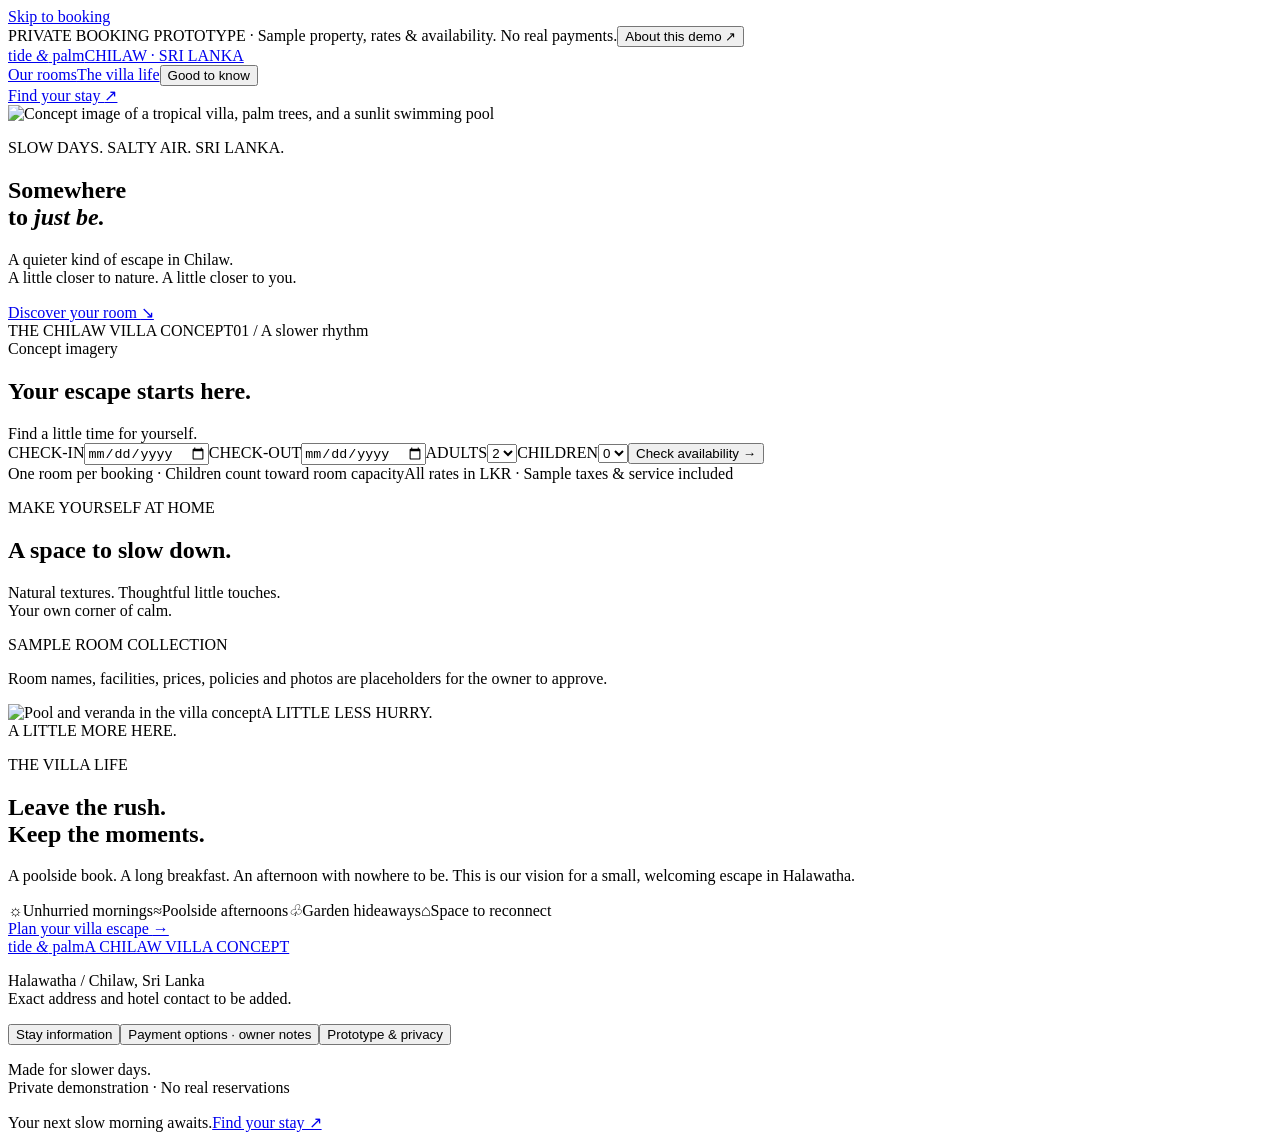
==== index.html @ 15cb3683 "Publish initial Chilaw hotel booking website" ====
<!doctype html>
<html lang="en"><head><meta charset="UTF-8"><meta name="viewport" content="width=device-width,initial-scale=1"><meta name="robots" content="noindex,nofollow"><meta name="theme-color" content="#213e35"><title>Tide & Palm · A quieter kind of stay</title><meta name="description" content="A private villa booking concept for Chilaw, Sri Lanka. Explore sample rooms and try a complete demonstration booking."><link rel="icon" href="data:image/svg+xml,%3Csvg xmlns='http://www.w3.org/2000/svg' viewBox='0 0 64 64'%3E%3Crect width='64' height='64' rx='12' fill='%23213e35'/%3E%3Ctext x='32' y='44' text-anchor='middle' font-size='40' fill='%23f6f2e9' font-family='serif'%3ET%3C/text%3E%3C/svg%3E"><link rel="stylesheet" href="./styles.css"></head>
<body><a class="skip-link" href="#stay">Skip to booking</a>
<div class="demo-bar"><span class="dot"></span> PRIVATE BOOKING PROTOTYPE <span class="demo-long">· Sample property, rates & availability. No real payments.</span><button data-open="about" aria-label="About this prototype">About this demo ↗</button></div>
<header class="nav"><a class="wordmark" href="#" aria-label="Tide and Palm home">tide <em>&</em> palm<span>CHILAW · SRI LANKA</span></a><nav aria-label="Main navigation"><a href="#rooms">Our rooms</a><a href="#experience">The villa life</a><button class="text-button" data-open="details">Good to know</button></nav><a class="button small" href="#stay">Find your stay <span>↗</span></a></header>
<main>
<section class="hero" aria-labelledby="hero-heading"><img class="hero-photo" src="./assets/villa.webp" alt="Concept image of a tropical villa, palm trees, and a sunlit swimming pool"><div class="hero-shade"></div><div class="hero-copy"><p class="eyebrow light">SLOW DAYS. SALTY AIR. SRI LANKA.</p><h1 id="hero-heading">Somewhere<br>to <em>just be.</em></h1><p>A quieter kind of escape in Chilaw.<br>A little closer to nature. A little closer to you.</p><a class="hero-link" href="#rooms">Discover your room <span>↘</span></a></div><div class="hero-caption"><span>THE CHILAW VILLA CONCEPT</span><span>01 / A slower rhythm</span></div><span class="image-note">Concept imagery</span></section>
<section class="stay-section" id="stay" aria-labelledby="stay-heading"><div class="booking-box"><div class="booking-intro"><h2 id="stay-heading">Your escape starts here.</h2><span>Find a little time for yourself.</span></div><form id="search-form" novalidate><div class="search-fields"><label>CHECK-IN<input id="checkin" name="checkin" type="date" required aria-label="Check-in date"></label><label>CHECK-OUT<input id="checkout" name="checkout" type="date" required aria-label="Check-out date"></label><label>ADULTS<select id="adults" aria-label="Adults"><option>1</option><option selected>2</option><option>3</option><option>4</option><option>5</option></select></label><label>CHILDREN<select id="children" aria-label="Children"><option value="0">0</option><option>1</option><option>2</option><option>3</option><option>4</option></select></label><button class="button search-button" type="submit">Check availability <span>→</span></button></div><p id="search-error" class="error" role="alert" hidden></p></form><div class="search-foot"><span>One room per booking · Children count toward room capacity</span><span>All rates in LKR · Sample taxes & service included</span></div></div>
<div class="rooms-heading" id="rooms"><div><p class="eyebrow">MAKE YOURSELF AT HOME</p><h2>A space to slow down.</h2></div><p>Natural textures. Thoughtful little touches.<br>Your own corner of calm.</p></div><div class="results-row"><p id="availability-status" role="status"></p><span class="sample-pill">SAMPLE ROOM COLLECTION</span></div><div class="room-grid" id="room-grid"></div><p class="room-note">Room names, facilities, prices, policies and photos are placeholders for the owner to approve.</p></section>
<section class="experience" id="experience" aria-labelledby="experience-heading"><div class="experience-art"><img src="./assets/villa.webp" loading="lazy" alt="Pool and veranda in the villa concept"><span>A LITTLE LESS HURRY.<br>A LITTLE MORE HERE.</span></div><div class="experience-copy"><p class="eyebrow">THE VILLA LIFE</p><h2 id="experience-heading">Leave the rush.<br>Keep the moments.</h2><p>A poolside book. A long breakfast. An afternoon with nowhere to be. This is our vision for a small, welcoming escape in Halawatha.</p><div class="amenities"><span><i>☼</i>Unhurried mornings</span><span><i>≈</i>Poolside afternoons</span><span><i>♧</i>Garden hideaways</span><span><i>⌂</i>Space to reconnect</span></div><a href="#stay" class="text-link">Plan your villa escape <span>→</span></a></div></section>
</main><footer><div><a class="wordmark" href="#">tide <em>&</em> palm<span>A CHILAW VILLA CONCEPT</span></a><p>Halawatha / Chilaw, Sri Lanka<br>Exact address and hotel contact to be added.</p></div><div class="footer-links"><button data-open="details">Stay information</button><button data-open="payments">Payment options · owner notes</button><button data-open="about">Prototype & privacy</button></div><p class="footer-end">Made for slower days.<br><span>Private demonstration · No real reservations</span></p></footer>
<dialog id="booking-dialog" aria-labelledby="booking-title"><div class="dialog-top"><a class="wordmark" href="#" tabindex="-1">tide <em>&</em> palm</a><button class="icon-button" id="close-booking" aria-label="Close booking">✕</button></div><div class="dialog-heading"><p class="eyebrow">YOUR LITTLE ESCAPE</p><h2 id="booking-title" tabindex="-1">Make it your stay.</h2><ol class="steps" aria-label="Booking steps"><li data-step="1">1 <span>Your details</span></li><li data-step="2">2 <span>Review & pay</span></li><li data-step="3">3 <span>Complete</span></li></ol></div><div id="booking-content"></div></dialog>
<dialog id="info-dialog" aria-labelledby="info-title"><button class="icon-button info-close" aria-label="Close information">✕</button><div id="info-content"></div></dialog>
<div class="mobile-cta"><span>Your next slow morning awaits.</span><a href="#stay" class="button small">Find your stay ↗</a></div><script type="module" src="./app.js"></script></body></html>
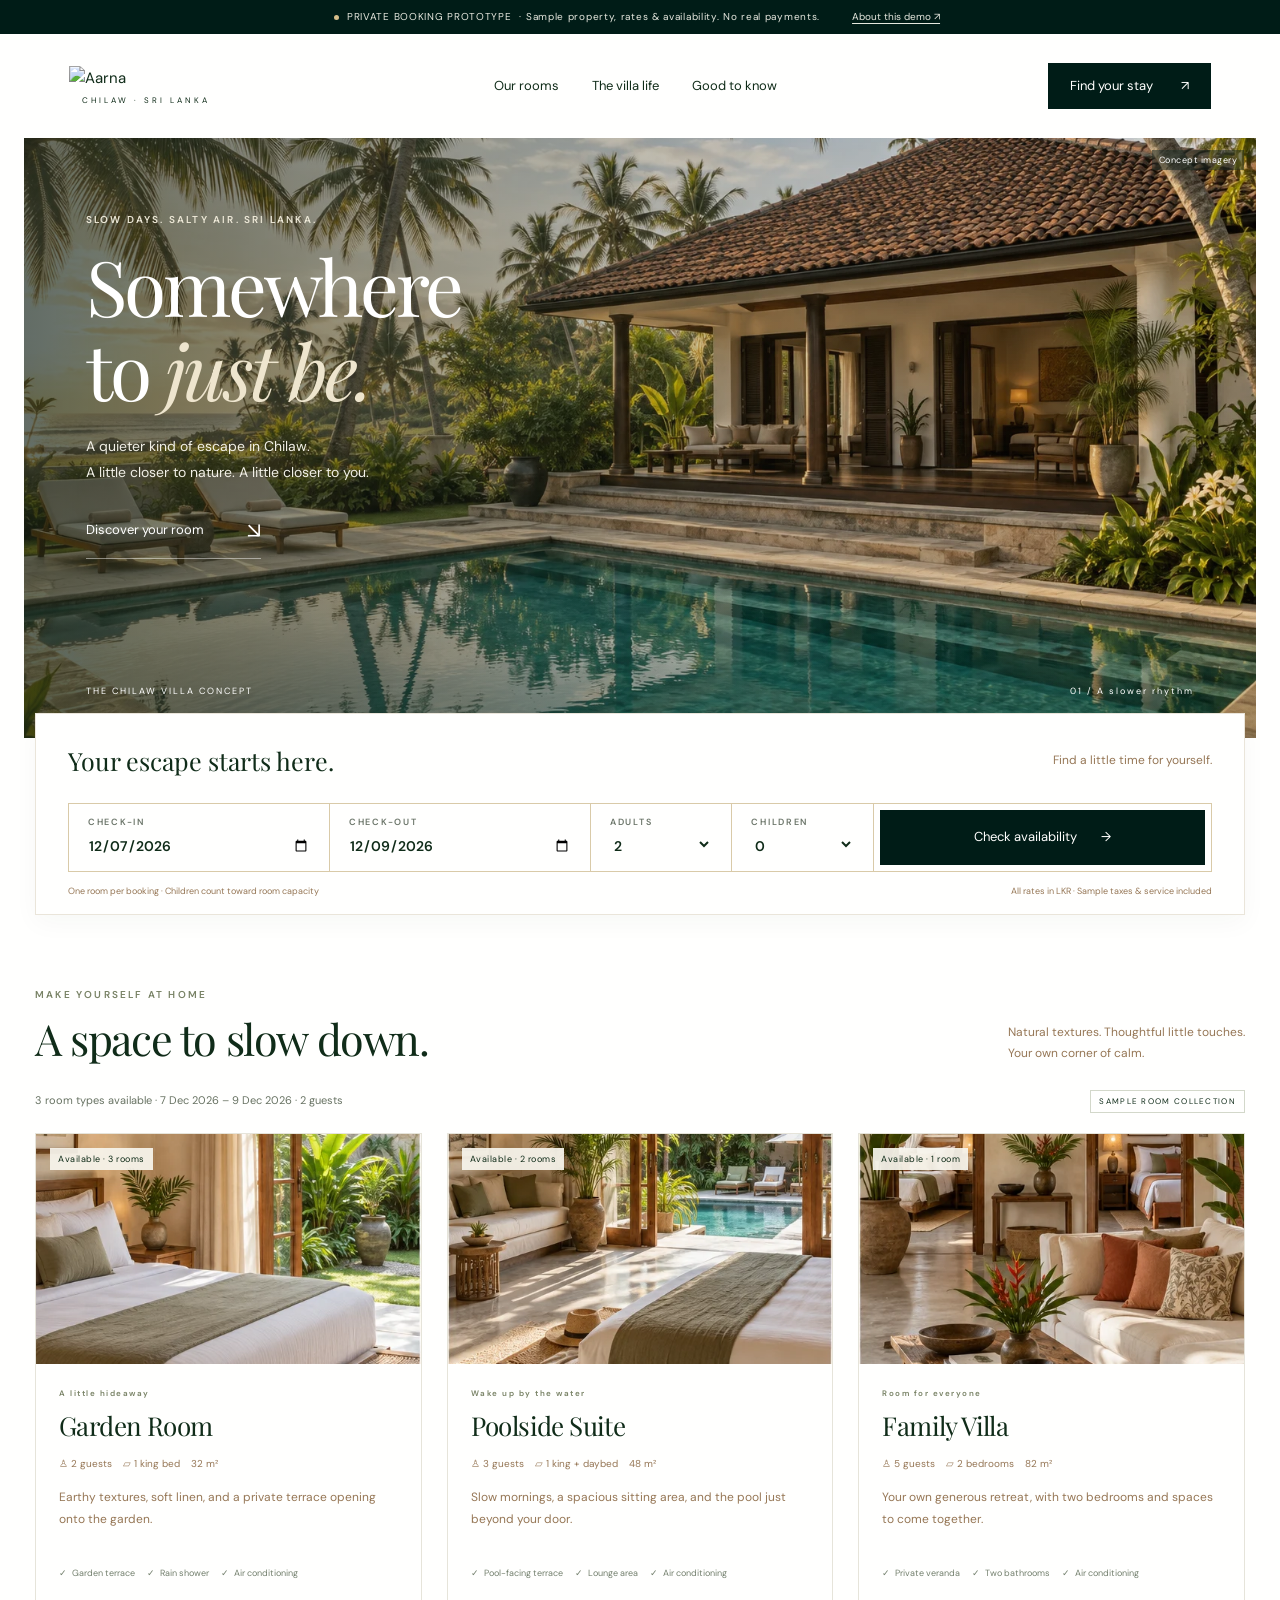
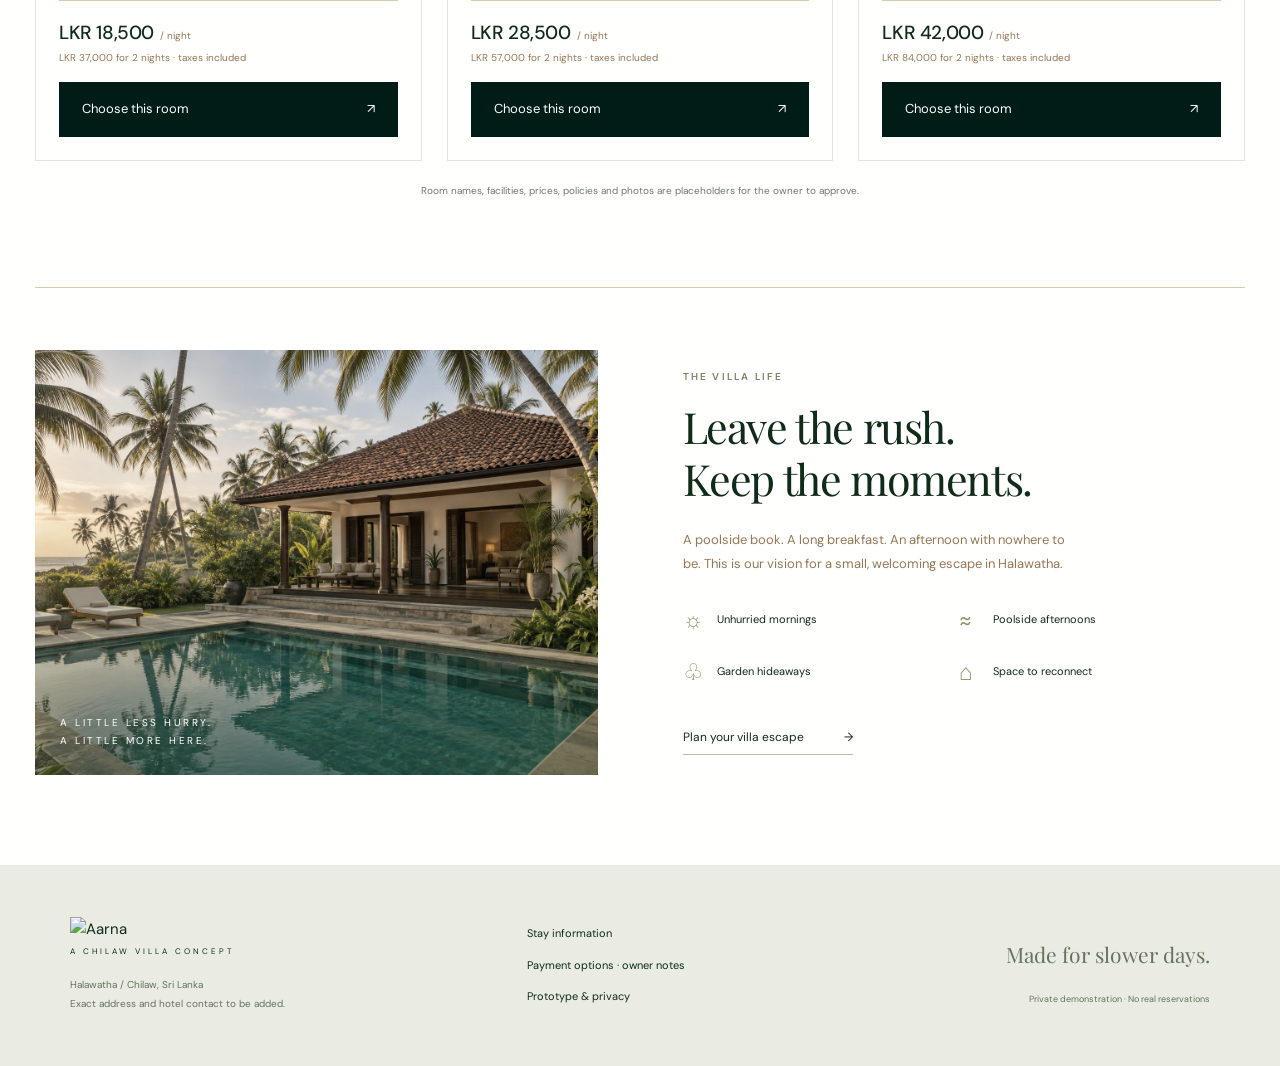
==== commit 671ef5c0: "Apply Aarna logo and official brand palette" ====
--- a/index.html
+++ b/index.html
@@ -1,14 +1,14 @@
 <!doctype html>
-<html lang="en"><head><meta charset="UTF-8"><meta name="viewport" content="width=device-width,initial-scale=1"><meta name="robots" content="noindex,nofollow"><meta name="theme-color" content="#213e35"><title>Tide & Palm · A quieter kind of stay</title><meta name="description" content="A private villa booking concept for Chilaw, Sri Lanka. Explore sample rooms and try a complete demonstration booking."><link rel="icon" href="data:image/svg+xml,%3Csvg xmlns='http://www.w3.org/2000/svg' viewBox='0 0 64 64'%3E%3Crect width='64' height='64' rx='12' fill='%23213e35'/%3E%3Ctext x='32' y='44' text-anchor='middle' font-size='40' fill='%23f6f2e9' font-family='serif'%3ET%3C/text%3E%3C/svg%3E"><link rel="stylesheet" href="./styles.css"></head>
+<html lang="en"><head><meta charset="UTF-8"><meta name="viewport" content="width=device-width,initial-scale=1"><meta name="robots" content="noindex,nofollow"><meta name="theme-color" content="#213e35"><title>Aarna · A quieter kind of stay</title><meta name="description" content="Aarna is a private villa booking concept for Chilaw, Sri Lanka. Explore sample rooms and try a complete demonstration booking."><link rel="icon" href="data:image/svg+xml,%3Csvg xmlns='http://www.w3.org/2000/svg' viewBox='0 0 64 64'%3E%3Crect width='64' height='64' rx='12' fill='%23213e35'/%3E%3Ctext x='32' y='44' text-anchor='middle' font-size='40' fill='%23b19060' font-family='serif'%3EA%3C/text%3E%3C/svg%3E"><link rel="stylesheet" href="./styles.css"></head>
 <body><a class="skip-link" href="#stay">Skip to booking</a>
 <div class="demo-bar"><span class="dot"></span> PRIVATE BOOKING PROTOTYPE <span class="demo-long">· Sample property, rates & availability. No real payments.</span><button data-open="about" aria-label="About this prototype">About this demo ↗</button></div>
-<header class="nav"><a class="wordmark" href="#" aria-label="Tide and Palm home">tide <em>&</em> palm<span>CHILAW · SRI LANKA</span></a><nav aria-label="Main navigation"><a href="#rooms">Our rooms</a><a href="#experience">The villa life</a><button class="text-button" data-open="details">Good to know</button></nav><a class="button small" href="#stay">Find your stay <span>↗</span></a></header>
+<header class="nav"><a class="brand-lockup" href="#" aria-label="Aarna home"><img class="brand-logo" src="./assets/aarna-logo.png" alt="Aarna"><span>CHILAW · SRI LANKA</span></a><nav aria-label="Main navigation"><a href="#rooms">Our rooms</a><a href="#experience">The villa life</a><button class="text-button" data-open="details">Good to know</button></nav><a class="button small" href="#stay">Find your stay <span>↗</span></a></header>
 <main>
 <section class="hero" aria-labelledby="hero-heading"><img class="hero-photo" src="./assets/villa.webp" alt="Concept image of a tropical villa, palm trees, and a sunlit swimming pool"><div class="hero-shade"></div><div class="hero-copy"><p class="eyebrow light">SLOW DAYS. SALTY AIR. SRI LANKA.</p><h1 id="hero-heading">Somewhere<br>to <em>just be.</em></h1><p>A quieter kind of escape in Chilaw.<br>A little closer to nature. A little closer to you.</p><a class="hero-link" href="#rooms">Discover your room <span>↘</span></a></div><div class="hero-caption"><span>THE CHILAW VILLA CONCEPT</span><span>01 / A slower rhythm</span></div><span class="image-note">Concept imagery</span></section>
 <section class="stay-section" id="stay" aria-labelledby="stay-heading"><div class="booking-box"><div class="booking-intro"><h2 id="stay-heading">Your escape starts here.</h2><span>Find a little time for yourself.</span></div><form id="search-form" novalidate><div class="search-fields"><label>CHECK-IN<input id="checkin" name="checkin" type="date" required aria-label="Check-in date"></label><label>CHECK-OUT<input id="checkout" name="checkout" type="date" required aria-label="Check-out date"></label><label>ADULTS<select id="adults" aria-label="Adults"><option>1</option><option selected>2</option><option>3</option><option>4</option><option>5</option></select></label><label>CHILDREN<select id="children" aria-label="Children"><option value="0">0</option><option>1</option><option>2</option><option>3</option><option>4</option></select></label><button class="button search-button" type="submit">Check availability <span>→</span></button></div><p id="search-error" class="error" role="alert" hidden></p></form><div class="search-foot"><span>One room per booking · Children count toward room capacity</span><span>All rates in LKR · Sample taxes & service included</span></div></div>
 <div class="rooms-heading" id="rooms"><div><p class="eyebrow">MAKE YOURSELF AT HOME</p><h2>A space to slow down.</h2></div><p>Natural textures. Thoughtful little touches.<br>Your own corner of calm.</p></div><div class="results-row"><p id="availability-status" role="status"></p><span class="sample-pill">SAMPLE ROOM COLLECTION</span></div><div class="room-grid" id="room-grid"></div><p class="room-note">Room names, facilities, prices, policies and photos are placeholders for the owner to approve.</p></section>
 <section class="experience" id="experience" aria-labelledby="experience-heading"><div class="experience-art"><img src="./assets/villa.webp" loading="lazy" alt="Pool and veranda in the villa concept"><span>A LITTLE LESS HURRY.<br>A LITTLE MORE HERE.</span></div><div class="experience-copy"><p class="eyebrow">THE VILLA LIFE</p><h2 id="experience-heading">Leave the rush.<br>Keep the moments.</h2><p>A poolside book. A long breakfast. An afternoon with nowhere to be. This is our vision for a small, welcoming escape in Halawatha.</p><div class="amenities"><span><i>☼</i>Unhurried mornings</span><span><i>≈</i>Poolside afternoons</span><span><i>♧</i>Garden hideaways</span><span><i>⌂</i>Space to reconnect</span></div><a href="#stay" class="text-link">Plan your villa escape <span>→</span></a></div></section>
-</main><footer><div><a class="wordmark" href="#">tide <em>&</em> palm<span>A CHILAW VILLA CONCEPT</span></a><p>Halawatha / Chilaw, Sri Lanka<br>Exact address and hotel contact to be added.</p></div><div class="footer-links"><button data-open="details">Stay information</button><button data-open="payments">Payment options · owner notes</button><button data-open="about">Prototype & privacy</button></div><p class="footer-end">Made for slower days.<br><span>Private demonstration · No real reservations</span></p></footer>
-<dialog id="booking-dialog" aria-labelledby="booking-title"><div class="dialog-top"><a class="wordmark" href="#" tabindex="-1">tide <em>&</em> palm</a><button class="icon-button" id="close-booking" aria-label="Close booking">✕</button></div><div class="dialog-heading"><p class="eyebrow">YOUR LITTLE ESCAPE</p><h2 id="booking-title" tabindex="-1">Make it your stay.</h2><ol class="steps" aria-label="Booking steps"><li data-step="1">1 <span>Your details</span></li><li data-step="2">2 <span>Review & pay</span></li><li data-step="3">3 <span>Complete</span></li></ol></div><div id="booking-content"></div></dialog>
+</main><footer><div><a class="brand-lockup footer-brand" href="#"><img class="brand-logo" src="./assets/aarna-logo.png" alt="Aarna"><span>A CHILAW VILLA CONCEPT</span></a><p>Halawatha / Chilaw, Sri Lanka<br>Exact address and hotel contact to be added.</p></div><div class="footer-links"><button data-open="details">Stay information</button><button data-open="payments">Payment options · owner notes</button><button data-open="about">Prototype & privacy</button></div><p class="footer-end">Made for slower days.<br><span>Private demonstration · No real reservations</span></p></footer>
+<dialog id="booking-dialog" aria-labelledby="booking-title"><div class="dialog-top"><a class="brand-lockup dialog-brand" href="#" tabindex="-1"><img class="brand-logo" src="./assets/aarna-logo.png" alt="Aarna"></a><button class="icon-button" id="close-booking" aria-label="Close booking">✕</button></div><div class="dialog-heading"><p class="eyebrow">YOUR LITTLE ESCAPE</p><h2 id="booking-title" tabindex="-1">Make it your stay.</h2><ol class="steps" aria-label="Booking steps"><li data-step="1">1 <span>Your details</span></li><li data-step="2">2 <span>Review & pay</span></li><li data-step="3">3 <span>Complete</span></li></ol></div><div id="booking-content"></div></dialog>
 <dialog id="info-dialog" aria-labelledby="info-title"><button class="icon-button info-close" aria-label="Close information">✕</button><div id="info-content"></div></dialog>
 <div class="mobile-cta"><span>Your next slow morning awaits.</span><a href="#stay" class="button small">Find your stay ↗</a></div><script type="module" src="./app.js"></script></body></html>
--- a/styles.css
+++ b/styles.css
@@ -0,0 +1,9 @@
+@import url('./fonts.css');
+:root{--green:#001C17!important;--green2:#102C19!important;--cream:#FFFFFE!important;--sand:#D9CAA8!important;--text:#102C19!important;--muted:#967756!important;--line:#D9CAA8!important;--gold:#967756!important;--white:#FFFFFE!important}
+.brand-lockup{display:flex;flex-direction:column;align-items:center;gap:4px;flex-shrink:0}.brand-logo{width:154px;height:auto}.brand-lockup>span{font:8px/1.5 'DM Sans',Arial,sans-serif;letter-spacing:3px;text-align:center}.footer-brand{align-items:flex-start}.footer-brand .brand-logo{width:145px}.dialog-brand .brand-logo{width:128px}@media(max-width:700px){.brand-logo{width:132px}.brand-lockup>span{font-size:7px;letter-spacing:2.1px}.footer-brand .brand-logo{width:140px}.dialog-brand .brand-logo{width:112px}}
+footer{background:#D9CAA8}.summary{background:#D9CAA8}.sample-pill{border-color:#967756}.room-card,.booking-box{border-color:#D9CAA8}.button.outline{border-color:#001C17}.success-icon{border-color:#967756;background:#FFFFFE}a:focus-visible,button:focus-visible,input:focus-visible,select:focus-visible,textarea:focus-visible{outline-color:#967756}
+:root{--green:#213e35;--green2:#345448;--cream:#f7f5ef;--sand:#eae5d9;--text:#263e35;--muted:#6a736b;--line:#dddcd3;--gold:#b19060;--white:#fffefa;--serif:'Playfair Display',Georgia,serif;--sans:'DM Sans',Arial,sans-serif}*{box-sizing:border-box}html{scroll-behavior:smooth;scroll-padding-top:24px}body{margin:0;background:var(--cream);color:var(--text);font:15px/1.6 var(--sans)}button,input,select,textarea{font:inherit}a{color:inherit;text-decoration:none}button,a,input,select,textarea{-webkit-tap-highlight-color:transparent}button{cursor:pointer}button:disabled{cursor:not-allowed}a:focus-visible,button:focus-visible,input:focus-visible,select:focus-visible,textarea:focus-visible{outline:3px solid #af8a4f;outline-offset:4px}button{color:inherit}h1,h2,h3,p{margin:0}h1,h2,h3{font-family:var(--serif);font-weight:400}button{border:0}img{display:block;max-width:100%}.skip-link{position:absolute;top:-100px;background:white;padding:12px;z-index:100}.skip-link:focus{top:0}.demo-bar{min-height:34px;background:var(--green);color:#e6e8df;display:flex;justify-content:center;align-items:center;gap:8px;font-size:10px;letter-spacing:.7px;padding:6px 30px}.demo-bar button{background:none;color:inherit;text-decoration:underline;text-underline-offset:3px;font-size:10px;margin-left:18px}.dot{width:5px;height:5px;border-radius:50%;background:#d6be8a;flex-shrink:0}.nav{height:104px;max-width:1600px;margin:auto;display:flex;align-items:center;justify-content:space-between;padding:0 5.4%}.wordmark{font-family:var(--serif);font-size:32px;line-height:1.1;letter-spacing:-1.2px;display:inline-block;white-space:nowrap}.wordmark em{font-size:.78em;font-weight:400;color:#91774f}.wordmark span{display:block;font:8px/1.8 var(--sans);letter-spacing:3px;margin-top:9px;text-align:center}.nav nav{display:flex;gap:33px;align-items:center;font-size:13px}.text-button{background:none;padding:0;font-size:inherit}.button{background:var(--green);color:var(--white);padding:16px 22px;display:inline-flex;align-items:center;justify-content:space-between;gap:28px;font-size:13px;border:1px solid var(--green);transition:background .2s,transform .2s;min-height:50px}.button:hover:not(:disabled){background:var(--green2)}.button:disabled{background:#dce0d8;color:#5a665c;border-color:#dce0d8}.button.small{padding:12px 21px;min-height:44px}.button.outline{background:transparent;color:var(--green)}.button.outline:hover{background:#e5e9e0}.hero{position:relative;height:600px;margin:0 24px;overflow:hidden;background:#48644c}.hero-photo{width:100%;height:100%;object-fit:cover;object-position:center 56%}.hero-shade{position:absolute;inset:0;background:linear-gradient(90deg,rgba(16,31,21,.65),rgba(16,31,21,.2) 55%,rgba(16,31,21,.06)),linear-gradient(0deg,rgba(15,30,19,.24),transparent 25%)}.hero-copy{position:absolute;left:5%;top:74px;color:white}.eyebrow{font-size:10px;letter-spacing:2.2px;font-weight:600;color:#788265;margin-bottom:16px}.eyebrow.light{color:#ede8d7}.hero h1{font-size:clamp(56px,6vw,88px);letter-spacing:-3px;line-height:1.09}.hero h1 em{font-weight:400;color:#eee5ce}.hero-copy>p:not(.eyebrow){font-size:14px;line-height:1.8;margin:23px 0 28px;color:#f2f0e7}.hero-link{font-size:13px;display:inline-flex;gap:43px;align-items:center;border-bottom:1px solid #ffffff75;padding-bottom:10px}.hero-link span{font-size:22px}.hero-caption{position:absolute;bottom:40px;left:5%;right:5%;color:#fff;display:flex;justify-content:space-between;letter-spacing:2px;font-size:9px}.image-note{position:absolute;right:12px;top:12px;background:#1b2b2585;color:#fff;padding:3px 7px;font-size:9px;letter-spacing:.5px}.stay-section{max-width:1280px;margin:0 auto;padding:0 35px 88px}.booking-box{position:relative;background:var(--white);padding:27px 32px 16px;margin-top:-25px;box-shadow:0 8px 24px #24342909;border:1px solid #eae5da}.booking-intro{display:flex;align-items:center;justify-content:space-between;margin-bottom:22px}.booking-intro h2{font-size:25px}.booking-intro>span{font-size:12px;color:var(--muted)}.search-fields{display:grid;grid-template-columns:1.2fr 1.2fr .65fr .65fr 1.55fr;border:1px solid var(--line)}.search-fields>label{padding:11px 19px;border-right:1px solid var(--line);font-size:9px;font-weight:600;letter-spacing:1.7px;color:#6c766a}.search-fields input,.search-fields select{width:100%;display:block;padding:4px 0 0;border:0;background:transparent;color:var(--text);font-size:14px;letter-spacing:0;min-height:30px}.search-fields input{min-width:0}.search-button{margin:6px;justify-content:center;gap:24px}.search-foot{display:flex;justify-content:space-between;gap:10px;font-size:9px;color:var(--muted);margin-top:12px}.rooms-heading{display:flex;justify-content:space-between;align-items:flex-end;padding-top:72px;margin-bottom:25px}.rooms-heading .eyebrow{margin-bottom:10px}.rooms-heading h2,.experience h2{font-size:43px;line-height:1.2;letter-spacing:-1.4px}.rooms-heading>p{font-size:12px;color:var(--muted);line-height:1.8}.results-row{display:flex;justify-content:space-between;align-items:center;padding-bottom:20px;gap:12px}.results-row p{font-size:11px;color:#687363}.sample-pill{font-size:8px;letter-spacing:1.3px;border:1px solid #d3d8ca;padding:4px 8px;white-space:nowrap}.room-grid{display:grid;grid-template-columns:repeat(3,minmax(0,1fr));gap:25px}.room-card{background:var(--white);border:1px solid #e6e4da;display:flex;flex-direction:column}.room-photo{height:230px;position:relative;background-image:url('/assets/rooms.webp');background-repeat:no-repeat;background-size:300% auto;background-color:#d5cbb6}.room-photo.garden{background-position:left center}.room-photo.pool{background-position:center center}.room-photo.family{background-position:right center}.room-badge{position:absolute;left:14px;top:14px;background:#f8f6edec;font-size:9px;letter-spacing:.5px;padding:4px 8px}.room-content{padding:23px;display:flex;flex-direction:column;flex:1}.room-content .eyebrow{font-size:8px;letter-spacing:1.5px;margin-bottom:6px}.room-content h3{font-size:26px;letter-spacing:-.6px}.room-spec{font-size:10px;color:var(--muted);display:flex;gap:11px;margin:9px 0 15px}.room-description{font-size:12px;line-height:1.8;color:var(--muted);min-height:64px}.features{display:flex;flex-wrap:wrap;gap:6px 12px;font-size:9px;color:#74806e;margin:15px 0 20px}.features span:before{content:'✓';margin-right:5px}.room-price{border-top:1px solid var(--line);padding-top:17px;display:flex;align-items:baseline;gap:6px}.room-price strong{font-size:19px;font-weight:500;letter-spacing:-.4px}.room-price span{font-size:10px;color:var(--muted)}.stay-total{font-size:10px;color:var(--muted);margin:1px 0 16px}.room-content .button{width:100%;margin-top:auto;justify-content:space-between}.room-note{text-align:center;font-size:10px;color:#737a6c;margin-top:22px}.experience{max-width:1210px;display:grid;grid-template-columns:1fr 1fr;gap:85px;align-items:center;margin:0 auto 90px;border-top:1px solid var(--line);padding-top:62px}.experience-art{height:425px;position:relative}.experience-art img{height:100%;width:100%;object-fit:cover;object-position:80% center;filter:saturate(.7)}.experience-art:after{content:'';position:absolute;inset:0;background:linear-gradient(0deg,#10291c80,transparent 60%)}.experience-art span{position:absolute;bottom:25px;left:25px;z-index:1;font-size:10px;letter-spacing:2.5px;color:white;line-height:1.8}.experience-copy{padding-right:25px}.experience-copy>p:not(.eyebrow){font-size:13px;color:var(--muted);line-height:1.9;max-width:400px;margin:23px 0}.amenities{display:grid;grid-template-columns:1fr 1fr;gap:15px;font-size:11px;margin:25px 0 33px}.amenities i{display:inline-block;font-size:23px;font-style:normal;vertical-align:middle;width:34px;color:#8b986f}.text-link{font-size:12px;display:inline-flex;gap:40px;border-bottom:1px solid #b4beaa;padding-bottom:7px}footer{background:#eaece3;padding:52px 5.5%;display:grid;grid-template-columns:1.3fr 1fr 1fr;gap:35px}footer .wordmark{font-size:28px}footer p{font-size:10px;line-height:1.9;color:#64735f;margin-top:18px}.footer-links{display:flex;flex-direction:column;gap:14px;align-items:flex-start;justify-content:center}.footer-links button{background:none;padding:0;font-size:11px;text-align:left}.footer-end{align-self:center;text-align:right;font-family:var(--serif);font-size:21px}.footer-end span{font-family:var(--sans);font-size:9px}.mobile-cta{display:none}.error{color:#933d2a;background:#fbede4;font-size:12px;padding:10px 13px;margin-top:13px;border-left:3px solid #a6573e}.error[hidden]{display:none}dialog{color:var(--text);background:var(--cream);border:0;padding:0;max-height:92dvh;width:min(970px,94vw);box-shadow:0 25px 90px #101b2650}dialog::backdrop{background:#152b24ad;backdrop-filter:blur(5px)}body:has(dialog[open]){overflow:hidden}.dialog-top{display:flex;align-items:center;justify-content:space-between;padding:25px 35px 0}.dialog-top .wordmark{font-size:25px}.icon-button{width:40px;height:40px;background:transparent;font-size:21px;display:flex;align-items:center;justify-content:center}.dialog-heading{padding:20px 35px 0}.dialog-heading .eyebrow{margin-bottom:7px}.dialog-heading h2{font-size:35px;line-height:1.2}.steps{display:flex;list-style:none;padding:0;margin:25px 0 0;border-bottom:1px solid var(--line)}.steps li{flex:1;padding:10px 0;font-size:12px;color:#8b9186}.steps li span{margin-left:8px}.steps .active{color:var(--green);border-bottom:2px solid var(--green);font-weight:600}.checkout-layout{display:grid;grid-template-columns:1.3fr 1fr;gap:32px;padding:30px 35px 35px}.checkout-form h3,.payment-form h3{font-size:24px;margin-bottom:6px}.subtle{font-size:11px;color:var(--muted);line-height:1.8}.form-grid{display:grid;grid-template-columns:1fr 1fr;gap:16px;margin:21px 0}.field{display:block;font-size:11px;font-weight:500}.field.wide{grid-column:1/-1}.field input,.field select,.field textarea{width:100%;border:1px solid #d4d9ca;background:var(--white);border-radius:0;padding:11px 12px;display:block;color:var(--text);margin-top:6px;font-size:13px;min-height:45px}.field textarea{resize:vertical;min-height:78px}.help{font-size:10px;color:var(--muted);font-weight:400;display:block;margin-top:5px}.extras{border:0;padding:0;margin:20px 0}.extras legend{font-size:15px;margin-bottom:10px}.check-row{display:flex;gap:10px;align-items:flex-start;font-size:12px;margin:13px 0}.check-row input{accent-color:var(--green);width:17px;height:17px;flex-shrink:0;margin:3px 0 0}.check-row small{display:block;font-size:10px;color:var(--muted)}.full{width:100%;justify-content:center}.summary{background:#eeeede;padding:22px;align-self:start}.summary-photo{height:125px;margin:-22px -22px 18px}.summary h3{font-size:25px}.summary .summary-dates{margin:12px 0;padding:12px 0;border-top:1px solid #d1d6c3;border-bottom:1px solid #d1d6c3;font-size:12px}.summary-dates span{display:block;color:#6c7862;font-size:10px}.price-row{display:flex;justify-content:space-between;gap:12px;font-size:12px;margin:12px 0}.price-row strong{white-space:nowrap;font-weight:500}.price-row.total{font-size:16px;border-top:1px solid #cbd1bf;margin-top:17px;padding-top:16px}.price-row.total strong{font-size:20px}.summary .subtle{font-size:10px}.summary-note{margin-top:18px;padding-top:14px;border-top:1px solid #d1d6c3}.notice{background:#ecebdc;padding:12px 15px;font-size:11px;line-height:1.7;margin:17px 0}.payment-choice{display:flex;gap:12px;padding:15px;border:1px solid var(--line);margin:11px 0;cursor:pointer;background:var(--white)}.payment-choice:has(input:checked){border-color:var(--green);background:#edf1e7}.payment-choice input{accent-color:var(--green);margin:5px 0 0}.payment-choice strong{font-size:13px;font-weight:500}.payment-choice small{font-size:10px;display:block;color:var(--muted)}.payment-sub{border:1px dashed #b8c3ad;background:#eff2e9;padding:15px;margin:15px 0}.payment-sub h4{font-size:12px;margin:0 0 8px}.button-row{display:flex;gap:10px;margin-top:20px}.button-row .button{flex:1;justify-content:center;gap:8px}.back-link{background:transparent;font-size:11px;text-decoration:underline;text-underline-offset:4px;padding:6px 0}.guest-review{background:var(--white);border:1px solid var(--line);padding:14px 16px;font-size:12px;margin:16px 0;overflow-wrap:anywhere}.guest-review strong{display:block}.guest-review .back-link{display:block;margin-top:4px}.terms{font-size:11px}.success{padding:30px 35px 40px;text-align:center}.success-icon{width:58px;height:58px;border:1px solid #b2c4a3;color:var(--green);display:grid;place-items:center;border-radius:50%;font-size:26px;margin:0 auto 15px;background:#eaf0e2}.success h3{font-size:34px}.success .subtle{max-width:470px;margin:12px auto}.reference{font-size:12px;letter-spacing:2px;background:#e8ebdf;display:inline-block;padding:8px 16px;margin:12px 0}.receipt{max-width:490px;margin:17px auto;text-align:left;border-top:1px solid var(--line);border-bottom:1px solid var(--line);padding:13px 0}.success .button-row{max-width:490px;margin:22px auto 0}#info-dialog{width:min(730px,94vw);padding:38px}.info-close{position:absolute;top:10px;right:10px}#info-dialog h2{font-size:33px;line-height:1.2;margin:10px 0 20px}#info-dialog h3{font-size:22px;margin:22px 0 8px}#info-dialog p,#info-dialog li{font-size:13px;color:#616f5d;line-height:1.9}#info-dialog p+p{margin-top:15px}#info-dialog a{text-decoration:underline;text-underline-offset:3px}.comparison{overflow:auto}.comparison table{border-collapse:collapse;font-size:11px;width:100%;min-width:470px;margin:20px 0}.comparison th,.comparison td{padding:12px 10px;text-align:left;border-bottom:1px solid var(--line);vertical-align:top}.comparison th{background:#e9ecdf}.country-list{font-size:12px}.no-results{grid-column:1/-1;padding:30px;text-align:center;border:1px dashed #c8ccbe;background:#f0f0e5}.no-results h3{font-size:26px}.no-results p{font-size:12px;margin-top:8px}
+@media(min-width:1500px){.hero{max-width:1552px;margin:auto;height:680px}.hero-copy{top:105px}.stay-section{max-width:1360px}.experience{max-width:1290px}.room-photo{height:250px}}
+@media(max-width:1000px){.nav{padding:0 30px}.nav nav{gap:18px}.hero{height:560px}.hero-copy{top:70px}.search-fields{grid-template-columns:1fr 1fr .65fr .65fr}.search-button{grid-column:1/-1;margin:0}.search-fields>label{border-bottom:1px solid var(--line)}.search-foot{flex-direction:column;gap:2px}.room-grid{gap:16px}.room-content{padding:18px}.room-photo{height:185px}.room-spec{gap:7px;flex-wrap:wrap}.room-price strong{font-size:17px}.experience{margin:0 35px 65px;gap:40px}.experience-art{height:380px}.experience h2{font-size:37px}.amenities{grid-template-columns:1fr;gap:8px}.checkout-layout{gap:22px;padding:25px}.dialog-top,.dialog-heading{padding-left:25px;padding-right:25px}}
+@media(max-width:700px){body{font-size:14px}.demo-bar{font-size:8px;padding:7px 13px;justify-content:flex-start;letter-spacing:1px}.demo-long{display:none}.demo-bar button{margin-left:auto;font-size:9px;letter-spacing:0}.nav{height:87px;padding:0 20px}.wordmark{font-size:29px}.wordmark span{font-size:7px;letter-spacing:2.1px}.nav nav{display:none}.nav>.button{padding:10px 13px;gap:12px;font-size:11px}.hero{margin:0 12px;height:525px}.hero-photo{object-position:61% center}.hero-shade{background:linear-gradient(90deg,#14221990,#14221920),linear-gradient(0deg,#15281c60,transparent)}.hero-copy{top:62px;left:25px;right:20px}.hero .eyebrow{font-size:8px;letter-spacing:1.7px}.hero h1{font-size:61px;letter-spacing:-2px}.hero-copy>p:not(.eyebrow){font-size:12px;line-height:1.9;margin:22px 0}.hero-caption{left:25px;right:20px;bottom:31px;font-size:7px;letter-spacing:1.1px}.hero-link{font-size:12px}.stay-section{padding:0 20px 50px}.booking-box{padding:22px 18px 14px;margin-top:-16px}.booking-intro{display:block;margin-bottom:18px}.booking-intro h2{font-size:23px}.booking-intro>span{font-size:11px;display:block;margin-top:3px}.search-fields{grid-template-columns:1fr 1fr}.search-fields>label{padding:10px 12px}.search-fields>label:nth-child(even){border-right:0}.search-fields input,.search-fields select{font-size:13px}.search-foot{font-size:8px;gap:4px;margin-top:11px}.search-button{padding:14px;font-size:12px}.rooms-heading{padding-top:45px;display:block;margin-bottom:20px}.rooms-heading h2{font-size:34px}.rooms-heading>p{font-size:12px;margin-top:14px}.rooms-heading>p br{display:none}.eyebrow{font-size:9px}.results-row{align-items:flex-start}.results-row p{font-size:10px}.sample-pill{font-size:7px;letter-spacing:.6px;max-width:92px;text-align:center;white-space:normal}.room-grid{grid-template-columns:1fr;gap:25px}.room-photo{height:245px}.room-content{padding:23px}.room-content h3{font-size:29px}.room-description{min-height:0;font-size:13px}.room-spec{font-size:11px}.features{font-size:10px;margin:12px 0 20px}.room-content .eyebrow{font-size:9px}.room-price strong{font-size:21px}.stay-total{font-size:11px}.room-note{font-size:9px;line-height:1.8}.experience{grid-template-columns:1fr;margin:0 20px 50px;gap:29px;padding-top:35px}.experience-art{height:300px}.experience-copy{padding:0 6px}.experience h2{font-size:37px}.amenities{grid-template-columns:1fr 1fr;font-size:10px}.experience-copy>p:not(.eyebrow){font-size:12px}.experience .eyebrow{margin-bottom:12px}footer{padding:37px 26px 105px;grid-template-columns:1fr;gap:21px}.footer-links{gap:12px}.footer-end{text-align:left;margin:0;font-size:21px}.mobile-cta{display:flex;position:fixed;bottom:0;left:0;right:0;z-index:10;padding:12px 16px max(12px,env(safe-area-inset-bottom));background:#f7f5eff5;border-top:1px solid #dce0d2;align-items:center;justify-content:space-between;box-shadow:0 -3px 16px #213e3509}.mobile-cta>span{font-size:10px;max-width:135px;line-height:1.4}.mobile-cta .button{font-size:11px;padding:9px 14px}dialog{width:100%;max-width:100%;max-height:100dvh;height:100dvh;margin:0;border:0}.dialog-top{padding:16px 20px 0}.dialog-heading{padding:18px 20px 0}.dialog-heading h2{font-size:29px}.steps{margin-top:17px}.steps li{font-size:10px;padding:12px 0}.steps li span{margin-left:4px}.checkout-layout{grid-template-columns:1fr;padding:23px 20px 35px;gap:27px}.summary{grid-row:1;padding:18px}.summary-photo{display:none}.summary h3{font-size:22px}.summary .summary-dates{margin:8px 0;padding:8px 0;font-size:11px}.summary .summary-dates span{display:inline;margin-left:5px}.price-row{margin:8px 0;font-size:11px}.price-row.total{font-size:14px;margin-top:11px;padding-top:10px}.price-row.total strong{font-size:18px}.summary-note{margin-top:10px;padding-top:9px}.summary-note p+p{margin-top:4px}.form-grid{gap:14px}.field input,.field select,.field textarea{font-size:16px;padding:10px}.checkout-form h3,.payment-form h3{font-size:25px}.success{padding:25px 20px}.success h3{font-size:29px}.success .button-row{flex-direction:column}.button-row .button{font-size:12px}.reference{font-size:10px}.success .subtle{font-size:11px}#info-dialog{height:auto;max-height:91dvh;margin:auto;width:94vw;padding:30px 23px}#info-dialog h2{font-size:29px}#info-dialog p,#info-dialog li{font-size:12px}.comparison table{font-size:10px}}
+@media(prefers-reduced-motion:reduce){html{scroll-behavior:auto}*{transition:none!important}}
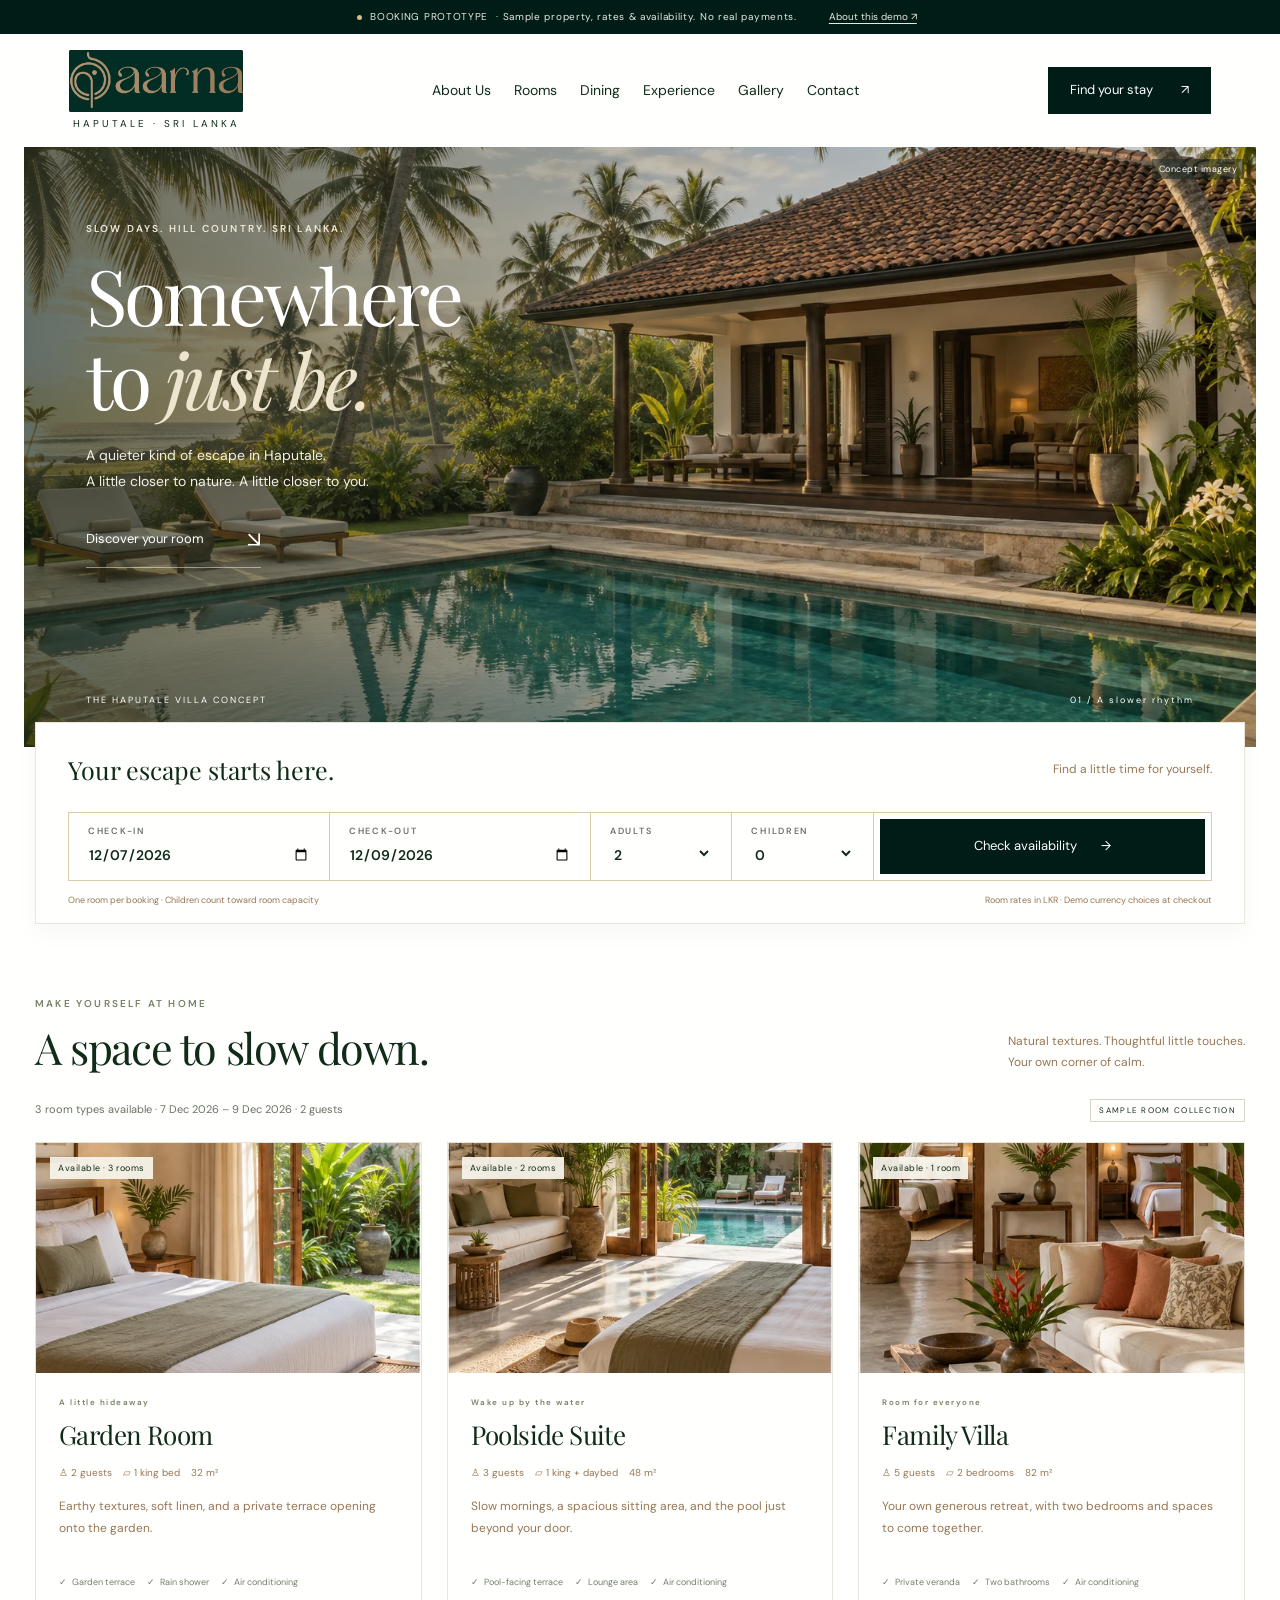
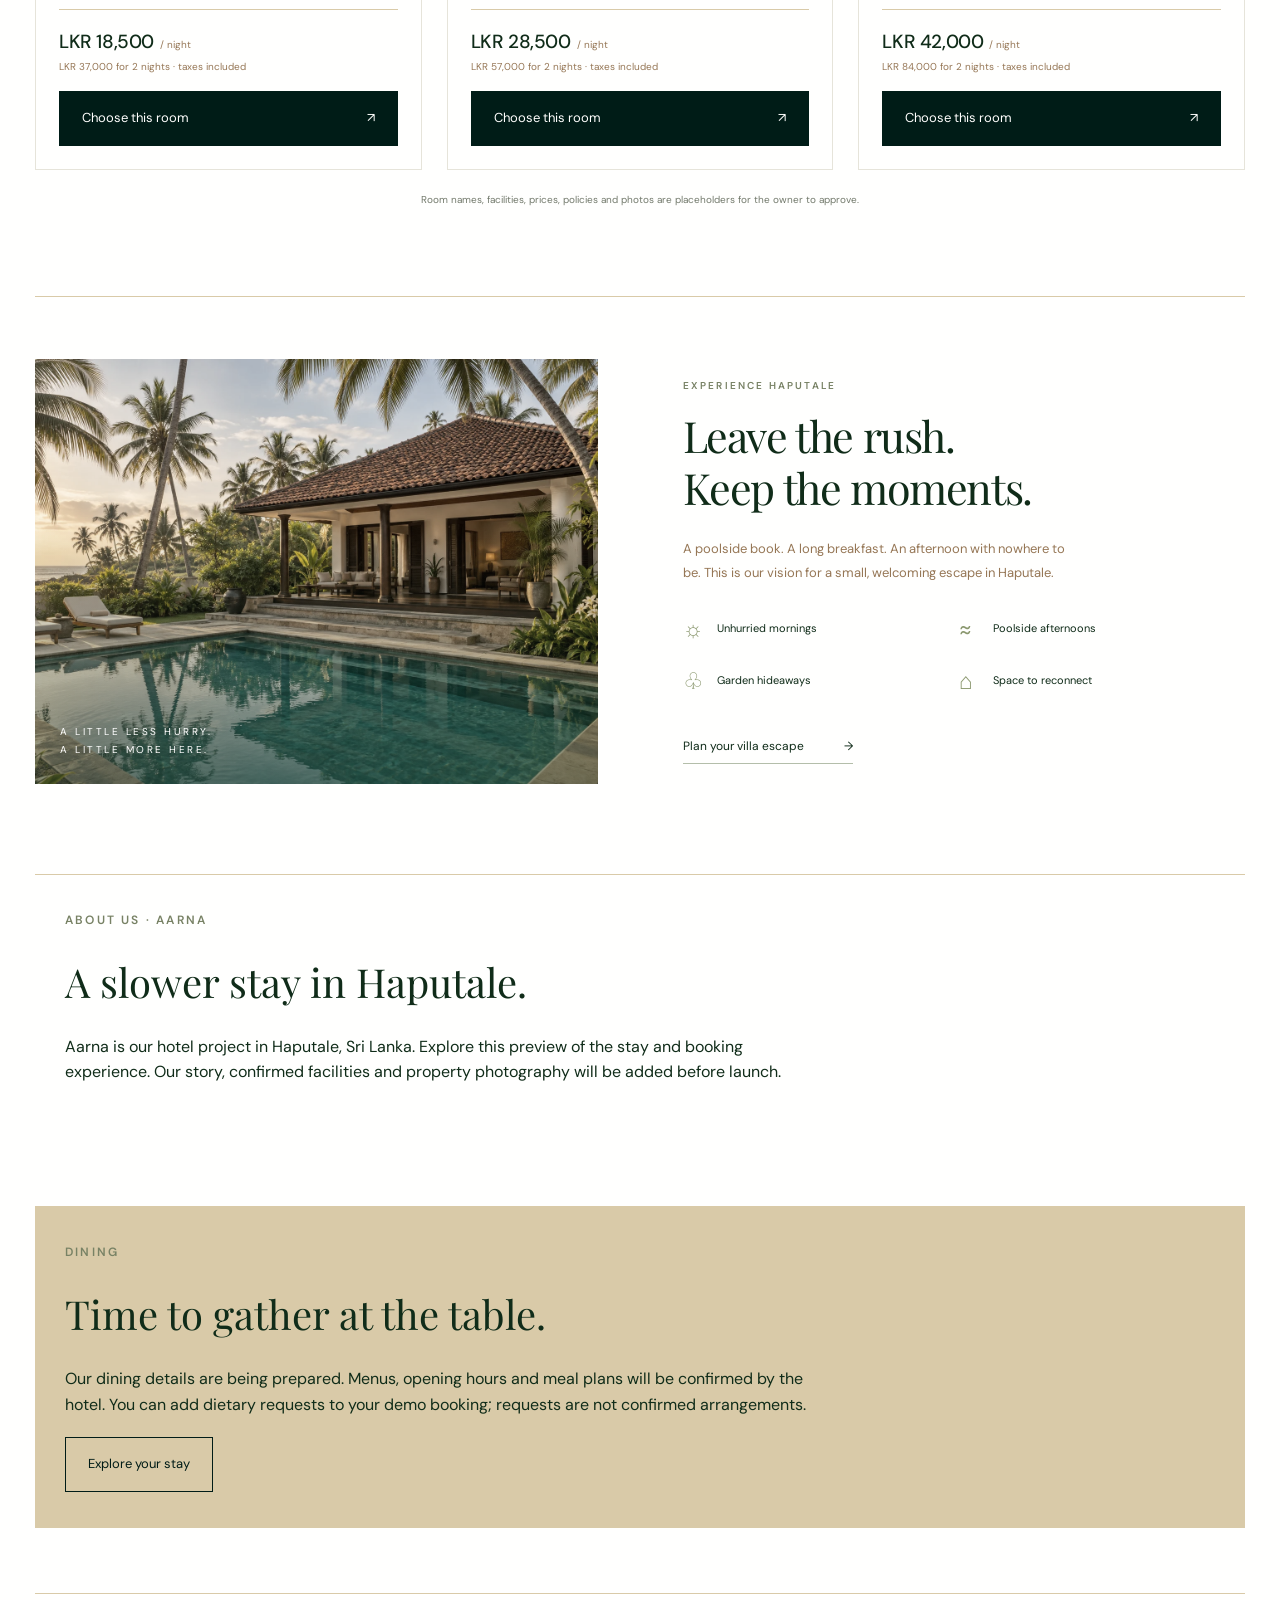
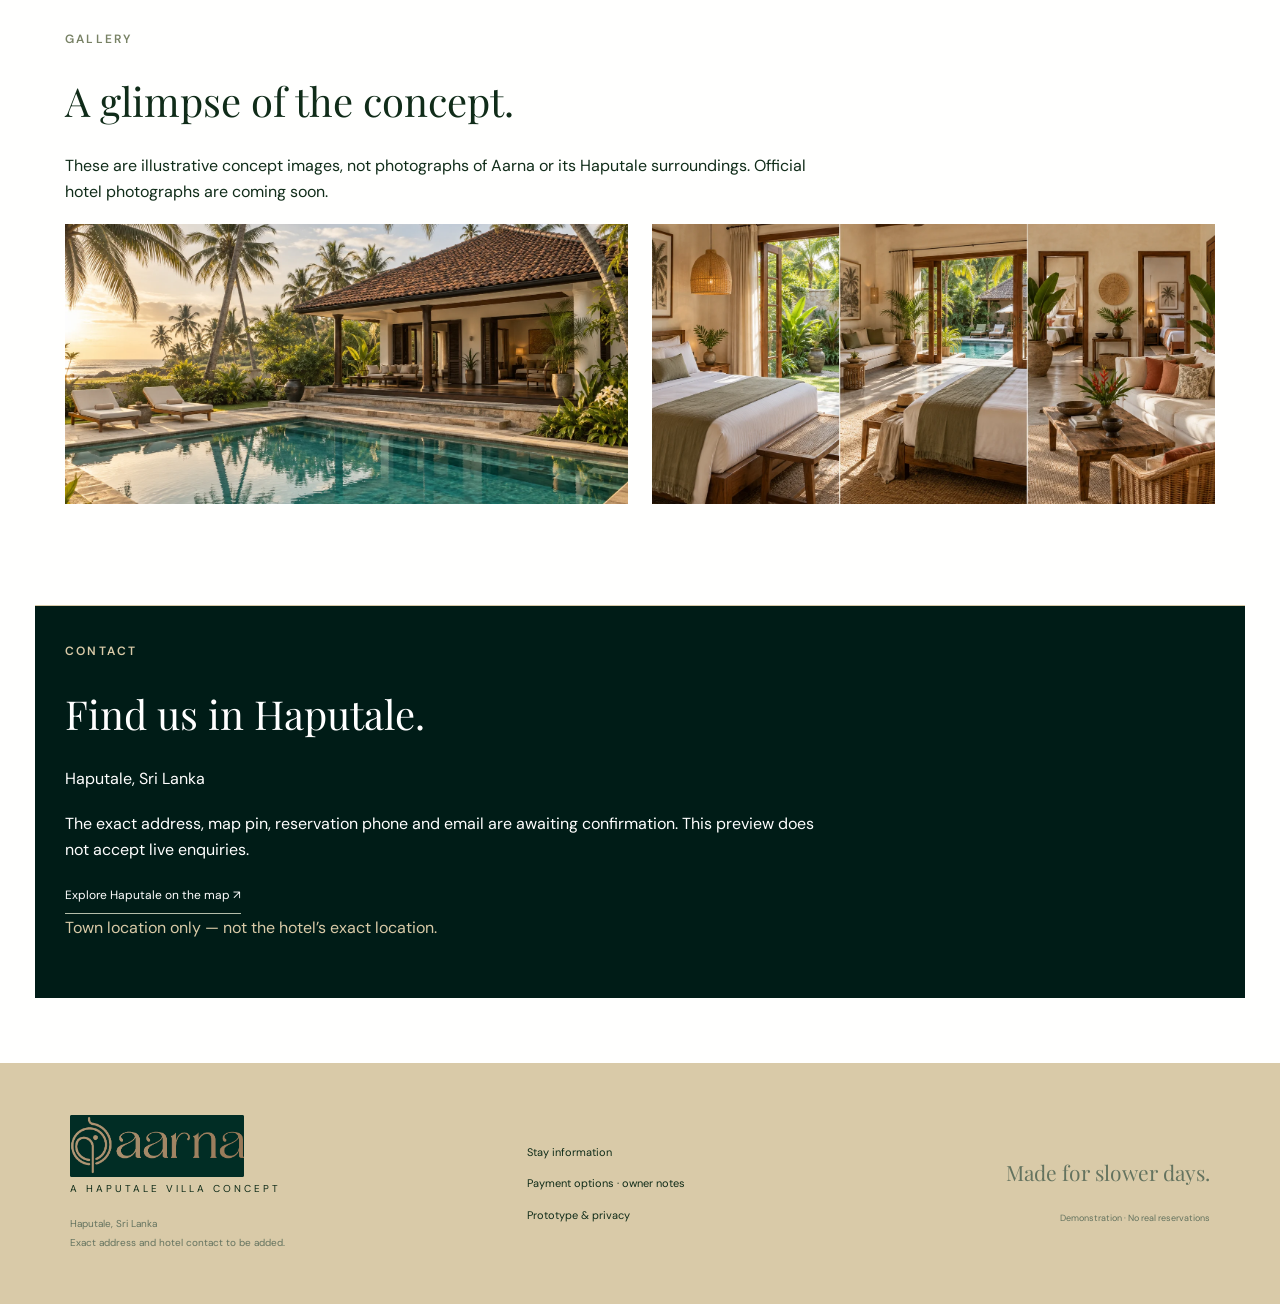
==== commit 681f72eb: "Update Aarna Haputale, original logo, navigation and international booking selections" ====
--- a/index.html
+++ b/index.html
@@ -1,14 +1,17 @@
 <!doctype html>
-<html lang="en"><head><meta charset="UTF-8"><meta name="viewport" content="width=device-width,initial-scale=1"><meta name="robots" content="noindex,nofollow"><meta name="theme-color" content="#213e35"><title>Aarna · A quieter kind of stay</title><meta name="description" content="Aarna is a private villa booking concept for Chilaw, Sri Lanka. Explore sample rooms and try a complete demonstration booking."><link rel="icon" href="data:image/svg+xml,%3Csvg xmlns='http://www.w3.org/2000/svg' viewBox='0 0 64 64'%3E%3Crect width='64' height='64' rx='12' fill='%23213e35'/%3E%3Ctext x='32' y='44' text-anchor='middle' font-size='40' fill='%23b19060' font-family='serif'%3EA%3C/text%3E%3C/svg%3E"><link rel="stylesheet" href="./styles.css"></head>
+<html lang="en"><head><meta charset="UTF-8"><meta name="viewport" content="width=device-width,initial-scale=1"><meta name="robots" content="noindex,nofollow"><meta name="theme-color" content="#213e35"><title>Aarna · A quieter kind of stay</title><meta name="description" content="Aarna is a private villa booking concept for Haputale, Sri Lanka. Explore sample rooms and try a complete demonstration booking."><link rel="icon" href="data:image/svg+xml,%3Csvg xmlns='http://www.w3.org/2000/svg' viewBox='0 0 64 64'%3E%3Crect width='64' height='64' rx='12' fill='%23213e35'/%3E%3Ctext x='32' y='44' text-anchor='middle' font-size='40' fill='%23b19060' font-family='serif'%3EA%3C/text%3E%3C/svg%3E"><link rel="stylesheet" href="./styles.css"></head>
 <body><a class="skip-link" href="#stay">Skip to booking</a>
-<div class="demo-bar"><span class="dot"></span> PRIVATE BOOKING PROTOTYPE <span class="demo-long">· Sample property, rates & availability. No real payments.</span><button data-open="about" aria-label="About this prototype">About this demo ↗</button></div>
-<header class="nav"><a class="brand-lockup" href="#" aria-label="Aarna home"><img class="brand-logo" src="./assets/aarna-logo.png" alt="Aarna"><span>CHILAW · SRI LANKA</span></a><nav aria-label="Main navigation"><a href="#rooms">Our rooms</a><a href="#experience">The villa life</a><button class="text-button" data-open="details">Good to know</button></nav><a class="button small" href="#stay">Find your stay <span>↗</span></a></header>
+<div class="demo-bar"><span class="dot"></span> BOOKING PROTOTYPE <span class="demo-long">· Sample property, rates & availability. No real payments.</span><button data-open="about" aria-label="About this prototype">About this demo ↗</button></div>
+<header class="nav"><a class="brand-lockup" href="#" aria-label="Aarna home"><span class="original-logo"><img src="./assets/aarna-original.png" alt="Aarna"></span><span>HAPUTALE · SRI LANKA</span></a><nav aria-label="Main navigation"><a href="#about-us">About Us</a><a href="#rooms">Rooms</a><a href="#dining">Dining</a><a href="#experience">Experience</a><a href="#gallery">Gallery</a><a href="#contact">Contact</a></nav><a class="button small" href="#stay">Find your stay <span>↗</span></a></header>
 <main>
-<section class="hero" aria-labelledby="hero-heading"><img class="hero-photo" src="./assets/villa.webp" alt="Concept image of a tropical villa, palm trees, and a sunlit swimming pool"><div class="hero-shade"></div><div class="hero-copy"><p class="eyebrow light">SLOW DAYS. SALTY AIR. SRI LANKA.</p><h1 id="hero-heading">Somewhere<br>to <em>just be.</em></h1><p>A quieter kind of escape in Chilaw.<br>A little closer to nature. A little closer to you.</p><a class="hero-link" href="#rooms">Discover your room <span>↘</span></a></div><div class="hero-caption"><span>THE CHILAW VILLA CONCEPT</span><span>01 / A slower rhythm</span></div><span class="image-note">Concept imagery</span></section>
-<section class="stay-section" id="stay" aria-labelledby="stay-heading"><div class="booking-box"><div class="booking-intro"><h2 id="stay-heading">Your escape starts here.</h2><span>Find a little time for yourself.</span></div><form id="search-form" novalidate><div class="search-fields"><label>CHECK-IN<input id="checkin" name="checkin" type="date" required aria-label="Check-in date"></label><label>CHECK-OUT<input id="checkout" name="checkout" type="date" required aria-label="Check-out date"></label><label>ADULTS<select id="adults" aria-label="Adults"><option>1</option><option selected>2</option><option>3</option><option>4</option><option>5</option></select></label><label>CHILDREN<select id="children" aria-label="Children"><option value="0">0</option><option>1</option><option>2</option><option>3</option><option>4</option></select></label><button class="button search-button" type="submit">Check availability <span>→</span></button></div><p id="search-error" class="error" role="alert" hidden></p></form><div class="search-foot"><span>One room per booking · Children count toward room capacity</span><span>All rates in LKR · Sample taxes & service included</span></div></div>
+<section class="hero" aria-labelledby="hero-heading"><img class="hero-photo" src="./assets/villa.webp" alt="Concept image of a tropical villa, palm trees, and a sunlit swimming pool"><div class="hero-shade"></div><div class="hero-copy"><p class="eyebrow light">SLOW DAYS. HILL COUNTRY. SRI LANKA.</p><h1 id="hero-heading">Somewhere<br>to <em>just be.</em></h1><p>A quieter kind of escape in Haputale.<br>A little closer to nature. A little closer to you.</p><a class="hero-link" href="#rooms">Discover your room <span>↘</span></a></div><div class="hero-caption"><span>THE HAPUTALE VILLA CONCEPT</span><span>01 / A slower rhythm</span></div><span class="image-note">Concept imagery</span></section>
+<section class="stay-section" id="stay" aria-labelledby="stay-heading"><div class="booking-box"><div class="booking-intro"><h2 id="stay-heading">Your escape starts here.</h2><span>Find a little time for yourself.</span></div><form id="search-form" novalidate><div class="search-fields"><label>CHECK-IN<input id="checkin" name="checkin" type="date" required aria-label="Check-in date"></label><label>CHECK-OUT<input id="checkout" name="checkout" type="date" required aria-label="Check-out date"></label><label>ADULTS<select id="adults" aria-label="Adults"><option>1</option><option selected>2</option><option>3</option><option>4</option><option>5</option></select></label><label>CHILDREN<select id="children" aria-label="Children"><option value="0">0</option><option>1</option><option>2</option><option>3</option><option>4</option></select></label><button class="button search-button" type="submit">Check availability <span>→</span></button></div><p id="search-error" class="error" role="alert" hidden></p></form><div class="search-foot"><span>One room per booking · Children count toward room capacity</span><span>Room rates in LKR · Demo currency choices at checkout</span></div></div>
 <div class="rooms-heading" id="rooms"><div><p class="eyebrow">MAKE YOURSELF AT HOME</p><h2>A space to slow down.</h2></div><p>Natural textures. Thoughtful little touches.<br>Your own corner of calm.</p></div><div class="results-row"><p id="availability-status" role="status"></p><span class="sample-pill">SAMPLE ROOM COLLECTION</span></div><div class="room-grid" id="room-grid"></div><p class="room-note">Room names, facilities, prices, policies and photos are placeholders for the owner to approve.</p></section>
-<section class="experience" id="experience" aria-labelledby="experience-heading"><div class="experience-art"><img src="./assets/villa.webp" loading="lazy" alt="Pool and veranda in the villa concept"><span>A LITTLE LESS HURRY.<br>A LITTLE MORE HERE.</span></div><div class="experience-copy"><p class="eyebrow">THE VILLA LIFE</p><h2 id="experience-heading">Leave the rush.<br>Keep the moments.</h2><p>A poolside book. A long breakfast. An afternoon with nowhere to be. This is our vision for a small, welcoming escape in Halawatha.</p><div class="amenities"><span><i>☼</i>Unhurried mornings</span><span><i>≈</i>Poolside afternoons</span><span><i>♧</i>Garden hideaways</span><span><i>⌂</i>Space to reconnect</span></div><a href="#stay" class="text-link">Plan your villa escape <span>→</span></a></div></section>
-</main><footer><div><a class="brand-lockup footer-brand" href="#"><img class="brand-logo" src="./assets/aarna-logo.png" alt="Aarna"><span>A CHILAW VILLA CONCEPT</span></a><p>Halawatha / Chilaw, Sri Lanka<br>Exact address and hotel contact to be added.</p></div><div class="footer-links"><button data-open="details">Stay information</button><button data-open="payments">Payment options · owner notes</button><button data-open="about">Prototype & privacy</button></div><p class="footer-end">Made for slower days.<br><span>Private demonstration · No real reservations</span></p></footer>
-<dialog id="booking-dialog" aria-labelledby="booking-title"><div class="dialog-top"><a class="brand-lockup dialog-brand" href="#" tabindex="-1"><img class="brand-logo" src="./assets/aarna-logo.png" alt="Aarna"></a><button class="icon-button" id="close-booking" aria-label="Close booking">✕</button></div><div class="dialog-heading"><p class="eyebrow">YOUR LITTLE ESCAPE</p><h2 id="booking-title" tabindex="-1">Make it your stay.</h2><ol class="steps" aria-label="Booking steps"><li data-step="1">1 <span>Your details</span></li><li data-step="2">2 <span>Review & pay</span></li><li data-step="3">3 <span>Complete</span></li></ol></div><div id="booking-content"></div></dialog>
+<section class="experience" id="experience" aria-labelledby="experience-heading"><div class="experience-art"><img src="./assets/villa.webp" loading="lazy" alt="Pool and veranda in the villa concept"><span>A LITTLE LESS HURRY.<br>A LITTLE MORE HERE.</span></div><div class="experience-copy"><p class="eyebrow">EXPERIENCE HAPUTALE</p><h2 id="experience-heading">Leave the rush.<br>Keep the moments.</h2><p>A poolside book. A long breakfast. An afternoon with nowhere to be. This is our vision for a small, welcoming escape in Haputale.</p><div class="amenities"><span><i>☼</i>Unhurried mornings</span><span><i>≈</i>Poolside afternoons</span><span><i>♧</i>Garden hideaways</span><span><i>⌂</i>Space to reconnect</span></div><a href="#stay" class="text-link">Plan your villa escape <span>→</span></a></div></section>
+<section class="brand-section" id="about-us"><p class="eyebrow">ABOUT US · AARNA</p><h2>A slower stay in Haputale.</h2><p>Aarna is our hotel project in Haputale, Sri Lanka. Explore this preview of the stay and booking experience. Our story, confirmed facilities and property photography will be added before launch.</p></section>
+<section class="brand-section dining-section" id="dining"><p class="eyebrow">DINING</p><h2>Time to gather at the table.</h2><p>Our dining details are being prepared. Menus, opening hours and meal plans will be confirmed by the hotel. You can add dietary requests to your demo booking; requests are not confirmed arrangements.</p><a class="button outline" href="#stay">Explore your stay</a></section>
+<section class="brand-section" id="gallery"><p class="eyebrow">GALLERY</p><h2>A glimpse of the concept.</h2><p>These are illustrative concept images, not photographs of Aarna or its Haputale surroundings. Official hotel photographs are coming soon.</p><div class="gallery-grid"><a href="./assets/villa.webp" target="_blank" rel="noopener"><img src="./assets/villa.webp" loading="lazy" alt="Illustrative villa and pool concept — not the actual hotel"></a><a href="./assets/rooms.webp" target="_blank" rel="noopener"><img src="./assets/rooms.webp" loading="lazy" alt="Illustrative room concepts — not actual Aarna rooms"></a></div></section>
+<section class="brand-section contact-section" id="contact"><p class="eyebrow">CONTACT</p><h2>Find us in Haputale.</h2><p>Haputale, Sri Lanka</p><p>The exact address, map pin, reservation phone and email are awaiting confirmation. This preview does not accept live enquiries.</p><a href="https://www.google.com/maps/search/?api=1&amp;query=Haputale%2C%20Sri%20Lanka" target="_blank" rel="noopener" class="text-link">Explore Haputale on the map ↗</a><p class="subtle">Town location only — not the hotel’s exact location.</p></section></main><footer><div><a class="brand-lockup footer-brand" href="#"><span class="original-logo"><img src="./assets/aarna-original.png" alt="Aarna"></span><span>A HAPUTALE VILLA CONCEPT</span></a><p>Haputale, Sri Lanka<br>Exact address and hotel contact to be added.</p></div><div class="footer-links"><button data-open="details">Stay information</button><button data-open="payments">Payment options · owner notes</button><button data-open="about">Prototype & privacy</button></div><p class="footer-end">Made for slower days.<br><span>Demonstration · No real reservations</span></p></footer>
+<dialog id="booking-dialog" aria-labelledby="booking-title"><div class="dialog-top"><a class="brand-lockup dialog-brand" href="#" tabindex="-1"><span class="original-logo"><img src="./assets/aarna-original.png" alt="Aarna"></span></a><button class="icon-button" id="close-booking" aria-label="Close booking">✕</button></div><div class="dialog-heading"><p class="eyebrow">YOUR LITTLE ESCAPE</p><h2 id="booking-title" tabindex="-1">Make it your stay.</h2><ol class="steps" aria-label="Booking steps"><li data-step="1">1 <span>Your details</span></li><li data-step="2">2 <span>Review & pay</span></li><li data-step="3">3 <span>Complete</span></li></ol></div><div id="booking-content"></div></dialog>
 <dialog id="info-dialog" aria-labelledby="info-title"><button class="icon-button info-close" aria-label="Close information">✕</button><div id="info-content"></div></dialog>
 <div class="mobile-cta"><span>Your next slow morning awaits.</span><a href="#stay" class="button small">Find your stay ↗</a></div><script type="module" src="./app.js"></script></body></html>
--- a/styles.css
+++ b/styles.css
@@ -2,8 +2,16 @@
 :root{--green:#001C17!important;--green2:#102C19!important;--cream:#FFFFFE!important;--sand:#D9CAA8!important;--text:#102C19!important;--muted:#967756!important;--line:#D9CAA8!important;--gold:#967756!important;--white:#FFFFFE!important}
 .brand-lockup{display:flex;flex-direction:column;align-items:center;gap:4px;flex-shrink:0}.brand-logo{width:154px;height:auto}.brand-lockup>span{font:8px/1.5 'DM Sans',Arial,sans-serif;letter-spacing:3px;text-align:center}.footer-brand{align-items:flex-start}.footer-brand .brand-logo{width:145px}.dialog-brand .brand-logo{width:128px}@media(max-width:700px){.brand-logo{width:132px}.brand-lockup>span{font-size:7px;letter-spacing:2.1px}.footer-brand .brand-logo{width:140px}.dialog-brand .brand-logo{width:112px}}
 footer{background:#D9CAA8}.summary{background:#D9CAA8}.sample-pill{border-color:#967756}.room-card,.booking-box{border-color:#D9CAA8}.button.outline{border-color:#001C17}.success-icon{border-color:#967756;background:#FFFFFE}a:focus-visible,button:focus-visible,input:focus-visible,select:focus-visible,textarea:focus-visible{outline-color:#967756}
-:root{--green:#213e35;--green2:#345448;--cream:#f7f5ef;--sand:#eae5d9;--text:#263e35;--muted:#6a736b;--line:#dddcd3;--gold:#b19060;--white:#fffefa;--serif:'Playfair Display',Georgia,serif;--sans:'DM Sans',Arial,sans-serif}*{box-sizing:border-box}html{scroll-behavior:smooth;scroll-padding-top:24px}body{margin:0;background:var(--cream);color:var(--text);font:15px/1.6 var(--sans)}button,input,select,textarea{font:inherit}a{color:inherit;text-decoration:none}button,a,input,select,textarea{-webkit-tap-highlight-color:transparent}button{cursor:pointer}button:disabled{cursor:not-allowed}a:focus-visible,button:focus-visible,input:focus-visible,select:focus-visible,textarea:focus-visible{outline:3px solid #af8a4f;outline-offset:4px}button{color:inherit}h1,h2,h3,p{margin:0}h1,h2,h3{font-family:var(--serif);font-weight:400}button{border:0}img{display:block;max-width:100%}.skip-link{position:absolute;top:-100px;background:white;padding:12px;z-index:100}.skip-link:focus{top:0}.demo-bar{min-height:34px;background:var(--green);color:#e6e8df;display:flex;justify-content:center;align-items:center;gap:8px;font-size:10px;letter-spacing:.7px;padding:6px 30px}.demo-bar button{background:none;color:inherit;text-decoration:underline;text-underline-offset:3px;font-size:10px;margin-left:18px}.dot{width:5px;height:5px;border-radius:50%;background:#d6be8a;flex-shrink:0}.nav{height:104px;max-width:1600px;margin:auto;display:flex;align-items:center;justify-content:space-between;padding:0 5.4%}.wordmark{font-family:var(--serif);font-size:32px;line-height:1.1;letter-spacing:-1.2px;display:inline-block;white-space:nowrap}.wordmark em{font-size:.78em;font-weight:400;color:#91774f}.wordmark span{display:block;font:8px/1.8 var(--sans);letter-spacing:3px;margin-top:9px;text-align:center}.nav nav{display:flex;gap:33px;align-items:center;font-size:13px}.text-button{background:none;padding:0;font-size:inherit}.button{background:var(--green);color:var(--white);padding:16px 22px;display:inline-flex;align-items:center;justify-content:space-between;gap:28px;font-size:13px;border:1px solid var(--green);transition:background .2s,transform .2s;min-height:50px}.button:hover:not(:disabled){background:var(--green2)}.button:disabled{background:#dce0d8;color:#5a665c;border-color:#dce0d8}.button.small{padding:12px 21px;min-height:44px}.button.outline{background:transparent;color:var(--green)}.button.outline:hover{background:#e5e9e0}.hero{position:relative;height:600px;margin:0 24px;overflow:hidden;background:#48644c}.hero-photo{width:100%;height:100%;object-fit:cover;object-position:center 56%}.hero-shade{position:absolute;inset:0;background:linear-gradient(90deg,rgba(16,31,21,.65),rgba(16,31,21,.2) 55%,rgba(16,31,21,.06)),linear-gradient(0deg,rgba(15,30,19,.24),transparent 25%)}.hero-copy{position:absolute;left:5%;top:74px;color:white}.eyebrow{font-size:10px;letter-spacing:2.2px;font-weight:600;color:#788265;margin-bottom:16px}.eyebrow.light{color:#ede8d7}.hero h1{font-size:clamp(56px,6vw,88px);letter-spacing:-3px;line-height:1.09}.hero h1 em{font-weight:400;color:#eee5ce}.hero-copy>p:not(.eyebrow){font-size:14px;line-height:1.8;margin:23px 0 28px;color:#f2f0e7}.hero-link{font-size:13px;display:inline-flex;gap:43px;align-items:center;border-bottom:1px solid #ffffff75;padding-bottom:10px}.hero-link span{font-size:22px}.hero-caption{position:absolute;bottom:40px;left:5%;right:5%;color:#fff;display:flex;justify-content:space-between;letter-spacing:2px;font-size:9px}.image-note{position:absolute;right:12px;top:12px;background:#1b2b2585;color:#fff;padding:3px 7px;font-size:9px;letter-spacing:.5px}.stay-section{max-width:1280px;margin:0 auto;padding:0 35px 88px}.booking-box{position:relative;background:var(--white);padding:27px 32px 16px;margin-top:-25px;box-shadow:0 8px 24px #24342909;border:1px solid #eae5da}.booking-intro{display:flex;align-items:center;justify-content:space-between;margin-bottom:22px}.booking-intro h2{font-size:25px}.booking-intro>span{font-size:12px;color:var(--muted)}.search-fields{display:grid;grid-template-columns:1.2fr 1.2fr .65fr .65fr 1.55fr;border:1px solid var(--line)}.search-fields>label{padding:11px 19px;border-right:1px solid var(--line);font-size:9px;font-weight:600;letter-spacing:1.7px;color:#6c766a}.search-fields input,.search-fields select{width:100%;display:block;padding:4px 0 0;border:0;background:transparent;color:var(--text);font-size:14px;letter-spacing:0;min-height:30px}.search-fields input{min-width:0}.search-button{margin:6px;justify-content:center;gap:24px}.search-foot{display:flex;justify-content:space-between;gap:10px;font-size:9px;color:var(--muted);margin-top:12px}.rooms-heading{display:flex;justify-content:space-between;align-items:flex-end;padding-top:72px;margin-bottom:25px}.rooms-heading .eyebrow{margin-bottom:10px}.rooms-heading h2,.experience h2{font-size:43px;line-height:1.2;letter-spacing:-1.4px}.rooms-heading>p{font-size:12px;color:var(--muted);line-height:1.8}.results-row{display:flex;justify-content:space-between;align-items:center;padding-bottom:20px;gap:12px}.results-row p{font-size:11px;color:#687363}.sample-pill{font-size:8px;letter-spacing:1.3px;border:1px solid #d3d8ca;padding:4px 8px;white-space:nowrap}.room-grid{display:grid;grid-template-columns:repeat(3,minmax(0,1fr));gap:25px}.room-card{background:var(--white);border:1px solid #e6e4da;display:flex;flex-direction:column}.room-photo{height:230px;position:relative;background-image:url('/assets/rooms.webp');background-repeat:no-repeat;background-size:300% auto;background-color:#d5cbb6}.room-photo.garden{background-position:left center}.room-photo.pool{background-position:center center}.room-photo.family{background-position:right center}.room-badge{position:absolute;left:14px;top:14px;background:#f8f6edec;font-size:9px;letter-spacing:.5px;padding:4px 8px}.room-content{padding:23px;display:flex;flex-direction:column;flex:1}.room-content .eyebrow{font-size:8px;letter-spacing:1.5px;margin-bottom:6px}.room-content h3{font-size:26px;letter-spacing:-.6px}.room-spec{font-size:10px;color:var(--muted);display:flex;gap:11px;margin:9px 0 15px}.room-description{font-size:12px;line-height:1.8;color:var(--muted);min-height:64px}.features{display:flex;flex-wrap:wrap;gap:6px 12px;font-size:9px;color:#74806e;margin:15px 0 20px}.features span:before{content:'✓';margin-right:5px}.room-price{border-top:1px solid var(--line);padding-top:17px;display:flex;align-items:baseline;gap:6px}.room-price strong{font-size:19px;font-weight:500;letter-spacing:-.4px}.room-price span{font-size:10px;color:var(--muted)}.stay-total{font-size:10px;color:var(--muted);margin:1px 0 16px}.room-content .button{width:100%;margin-top:auto;justify-content:space-between}.room-note{text-align:center;font-size:10px;color:#737a6c;margin-top:22px}.experience{max-width:1210px;display:grid;grid-template-columns:1fr 1fr;gap:85px;align-items:center;margin:0 auto 90px;border-top:1px solid var(--line);padding-top:62px}.experience-art{height:425px;position:relative}.experience-art img{height:100%;width:100%;object-fit:cover;object-position:80% center;filter:saturate(.7)}.experience-art:after{content:'';position:absolute;inset:0;background:linear-gradient(0deg,#10291c80,transparent 60%)}.experience-art span{position:absolute;bottom:25px;left:25px;z-index:1;font-size:10px;letter-spacing:2.5px;color:white;line-height:1.8}.experience-copy{padding-right:25px}.experience-copy>p:not(.eyebrow){font-size:13px;color:var(--muted);line-height:1.9;max-width:400px;margin:23px 0}.amenities{display:grid;grid-template-columns:1fr 1fr;gap:15px;font-size:11px;margin:25px 0 33px}.amenities i{display:inline-block;font-size:23px;font-style:normal;vertical-align:middle;width:34px;color:#8b986f}.text-link{font-size:12px;display:inline-flex;gap:40px;border-bottom:1px solid #b4beaa;padding-bottom:7px}footer{background:#eaece3;padding:52px 5.5%;display:grid;grid-template-columns:1.3fr 1fr 1fr;gap:35px}footer .wordmark{font-size:28px}footer p{font-size:10px;line-height:1.9;color:#64735f;margin-top:18px}.footer-links{display:flex;flex-direction:column;gap:14px;align-items:flex-start;justify-content:center}.footer-links button{background:none;padding:0;font-size:11px;text-align:left}.footer-end{align-self:center;text-align:right;font-family:var(--serif);font-size:21px}.footer-end span{font-family:var(--sans);font-size:9px}.mobile-cta{display:none}.error{color:#933d2a;background:#fbede4;font-size:12px;padding:10px 13px;margin-top:13px;border-left:3px solid #a6573e}.error[hidden]{display:none}dialog{color:var(--text);background:var(--cream);border:0;padding:0;max-height:92dvh;width:min(970px,94vw);box-shadow:0 25px 90px #101b2650}dialog::backdrop{background:#152b24ad;backdrop-filter:blur(5px)}body:has(dialog[open]){overflow:hidden}.dialog-top{display:flex;align-items:center;justify-content:space-between;padding:25px 35px 0}.dialog-top .wordmark{font-size:25px}.icon-button{width:40px;height:40px;background:transparent;font-size:21px;display:flex;align-items:center;justify-content:center}.dialog-heading{padding:20px 35px 0}.dialog-heading .eyebrow{margin-bottom:7px}.dialog-heading h2{font-size:35px;line-height:1.2}.steps{display:flex;list-style:none;padding:0;margin:25px 0 0;border-bottom:1px solid var(--line)}.steps li{flex:1;padding:10px 0;font-size:12px;color:#8b9186}.steps li span{margin-left:8px}.steps .active{color:var(--green);border-bottom:2px solid var(--green);font-weight:600}.checkout-layout{display:grid;grid-template-columns:1.3fr 1fr;gap:32px;padding:30px 35px 35px}.checkout-form h3,.payment-form h3{font-size:24px;margin-bottom:6px}.subtle{font-size:11px;color:var(--muted);line-height:1.8}.form-grid{display:grid;grid-template-columns:1fr 1fr;gap:16px;margin:21px 0}.field{display:block;font-size:11px;font-weight:500}.field.wide{grid-column:1/-1}.field input,.field select,.field textarea{width:100%;border:1px solid #d4d9ca;background:var(--white);border-radius:0;padding:11px 12px;display:block;color:var(--text);margin-top:6px;font-size:13px;min-height:45px}.field textarea{resize:vertical;min-height:78px}.help{font-size:10px;color:var(--muted);font-weight:400;display:block;margin-top:5px}.extras{border:0;padding:0;margin:20px 0}.extras legend{font-size:15px;margin-bottom:10px}.check-row{display:flex;gap:10px;align-items:flex-start;font-size:12px;margin:13px 0}.check-row input{accent-color:var(--green);width:17px;height:17px;flex-shrink:0;margin:3px 0 0}.check-row small{display:block;font-size:10px;color:var(--muted)}.full{width:100%;justify-content:center}.summary{background:#eeeede;padding:22px;align-self:start}.summary-photo{height:125px;margin:-22px -22px 18px}.summary h3{font-size:25px}.summary .summary-dates{margin:12px 0;padding:12px 0;border-top:1px solid #d1d6c3;border-bottom:1px solid #d1d6c3;font-size:12px}.summary-dates span{display:block;color:#6c7862;font-size:10px}.price-row{display:flex;justify-content:space-between;gap:12px;font-size:12px;margin:12px 0}.price-row strong{white-space:nowrap;font-weight:500}.price-row.total{font-size:16px;border-top:1px solid #cbd1bf;margin-top:17px;padding-top:16px}.price-row.total strong{font-size:20px}.summary .subtle{font-size:10px}.summary-note{margin-top:18px;padding-top:14px;border-top:1px solid #d1d6c3}.notice{background:#ecebdc;padding:12px 15px;font-size:11px;line-height:1.7;margin:17px 0}.payment-choice{display:flex;gap:12px;padding:15px;border:1px solid var(--line);margin:11px 0;cursor:pointer;background:var(--white)}.payment-choice:has(input:checked){border-color:var(--green);background:#edf1e7}.payment-choice input{accent-color:var(--green);margin:5px 0 0}.payment-choice strong{font-size:13px;font-weight:500}.payment-choice small{font-size:10px;display:block;color:var(--muted)}.payment-sub{border:1px dashed #b8c3ad;background:#eff2e9;padding:15px;margin:15px 0}.payment-sub h4{font-size:12px;margin:0 0 8px}.button-row{display:flex;gap:10px;margin-top:20px}.button-row .button{flex:1;justify-content:center;gap:8px}.back-link{background:transparent;font-size:11px;text-decoration:underline;text-underline-offset:4px;padding:6px 0}.guest-review{background:var(--white);border:1px solid var(--line);padding:14px 16px;font-size:12px;margin:16px 0;overflow-wrap:anywhere}.guest-review strong{display:block}.guest-review .back-link{display:block;margin-top:4px}.terms{font-size:11px}.success{padding:30px 35px 40px;text-align:center}.success-icon{width:58px;height:58px;border:1px solid #b2c4a3;color:var(--green);display:grid;place-items:center;border-radius:50%;font-size:26px;margin:0 auto 15px;background:#eaf0e2}.success h3{font-size:34px}.success .subtle{max-width:470px;margin:12px auto}.reference{font-size:12px;letter-spacing:2px;background:#e8ebdf;display:inline-block;padding:8px 16px;margin:12px 0}.receipt{max-width:490px;margin:17px auto;text-align:left;border-top:1px solid var(--line);border-bottom:1px solid var(--line);padding:13px 0}.success .button-row{max-width:490px;margin:22px auto 0}#info-dialog{width:min(730px,94vw);padding:38px}.info-close{position:absolute;top:10px;right:10px}#info-dialog h2{font-size:33px;line-height:1.2;margin:10px 0 20px}#info-dialog h3{font-size:22px;margin:22px 0 8px}#info-dialog p,#info-dialog li{font-size:13px;color:#616f5d;line-height:1.9}#info-dialog p+p{margin-top:15px}#info-dialog a{text-decoration:underline;text-underline-offset:3px}.comparison{overflow:auto}.comparison table{border-collapse:collapse;font-size:11px;width:100%;min-width:470px;margin:20px 0}.comparison th,.comparison td{padding:12px 10px;text-align:left;border-bottom:1px solid var(--line);vertical-align:top}.comparison th{background:#e9ecdf}.country-list{font-size:12px}.no-results{grid-column:1/-1;padding:30px;text-align:center;border:1px dashed #c8ccbe;background:#f0f0e5}.no-results h3{font-size:26px}.no-results p{font-size:12px;margin-top:8px}
+:root{--green:#213e35;--green2:#345448;--cream:#f7f5ef;--sand:#eae5d9;--text:#263e35;--muted:#6a736b;--line:#dddcd3;--gold:#b19060;--white:#fffefa;--serif:'Playfair Display',Georgia,serif;--sans:'DM Sans',Arial,sans-serif}*{box-sizing:border-box}html{scroll-behavior:smooth;scroll-padding-top:24px}body{margin:0;background:var(--cream);color:var(--text);font:15px/1.6 var(--sans)}button,input,select,textarea{font:inherit}a{color:inherit;text-decoration:none}button,a,input,select,textarea{-webkit-tap-highlight-color:transparent}button{cursor:pointer}button:disabled{cursor:not-allowed}a:focus-visible,button:focus-visible,input:focus-visible,select:focus-visible,textarea:focus-visible{outline:3px solid #af8a4f;outline-offset:4px}button{color:inherit}h1,h2,h3,p{margin:0}h1,h2,h3{font-family:var(--serif);font-weight:400}button{border:0}img{display:block;max-width:100%}.skip-link{position:absolute;top:-100px;background:white;padding:12px;z-index:100}.skip-link:focus{top:0}.demo-bar{min-height:34px;background:var(--green);color:#e6e8df;display:flex;justify-content:center;align-items:center;gap:8px;font-size:10px;letter-spacing:.7px;padding:6px 30px}.demo-bar button{background:none;color:inherit;text-decoration:underline;text-underline-offset:3px;font-size:10px;margin-left:18px}.dot{width:5px;height:5px;border-radius:50%;background:#d6be8a;flex-shrink:0}.nav{height:104px;max-width:1600px;margin:auto;display:flex;align-items:center;justify-content:space-between;padding:0 5.4%}.wordmark{font-family:var(--serif);font-size:32px;line-height:1.1;letter-spacing:-1.2px;display:inline-block;white-space:nowrap}.wordmark em{font-size:.78em;font-weight:400;color:#91774f}.wordmark span{display:block;font:8px/1.8 var(--sans);letter-spacing:3px;margin-top:9px;text-align:center}.nav nav{display:flex;gap:33px;align-items:center;font-size:13px}.text-button{background:none;padding:0;font-size:inherit}.button{background:var(--green);color:var(--white);padding:16px 22px;display:inline-flex;align-items:center;justify-content:space-between;gap:28px;font-size:13px;border:1px solid var(--green);transition:background .2s,transform .2s;min-height:50px}.button:hover:not(:disabled){background:var(--green2)}.button:disabled{background:#dce0d8;color:#5a665c;border-color:#dce0d8}.button.small{padding:12px 21px;min-height:44px}.button.outline{background:transparent;color:var(--green)}.button.outline:hover{background:#e5e9e0}.hero{position:relative;height:600px;margin:0 24px;overflow:hidden;background:#48644c}.hero-photo{width:100%;height:100%;object-fit:cover;object-position:center 56%}.hero-shade{position:absolute;inset:0;background:linear-gradient(90deg,rgba(16,31,21,.65),rgba(16,31,21,.2) 55%,rgba(16,31,21,.06)),linear-gradient(0deg,rgba(15,30,19,.24),transparent 25%)}.hero-copy{position:absolute;left:5%;top:74px;color:white}.eyebrow{font-size:10px;letter-spacing:2.2px;font-weight:600;color:#788265;margin-bottom:16px}.eyebrow.light{color:#ede8d7}.hero h1{font-size:clamp(56px,6vw,88px);letter-spacing:-3px;line-height:1.09}.hero h1 em{font-weight:400;color:#eee5ce}.hero-copy>p:not(.eyebrow){font-size:14px;line-height:1.8;margin:23px 0 28px;color:#f2f0e7}.hero-link{font-size:13px;display:inline-flex;gap:43px;align-items:center;border-bottom:1px solid #ffffff75;padding-bottom:10px}.hero-link span{font-size:22px}.hero-caption{position:absolute;bottom:40px;left:5%;right:5%;color:#fff;display:flex;justify-content:space-between;letter-spacing:2px;font-size:9px}.image-note{position:absolute;right:12px;top:12px;background:#1b2b2585;color:#fff;padding:3px 7px;font-size:9px;letter-spacing:.5px}.stay-section{max-width:1280px;margin:0 auto;padding:0 35px 88px}.booking-box{position:relative;background:var(--white);padding:27px 32px 16px;margin-top:-25px;box-shadow:0 8px 24px #24342909;border:1px solid #eae5da}.booking-intro{display:flex;align-items:center;justify-content:space-between;margin-bottom:22px}.booking-intro h2{font-size:25px}.booking-intro>span{font-size:12px;color:var(--muted)}.search-fields{display:grid;grid-template-columns:1.2fr 1.2fr .65fr .65fr 1.55fr;border:1px solid var(--line)}.search-fields>label{padding:11px 19px;border-right:1px solid var(--line);font-size:9px;font-weight:600;letter-spacing:1.7px;color:#6c766a}.search-fields input,.search-fields select{width:100%;display:block;padding:4px 0 0;border:0;background:transparent;color:var(--text);font-size:14px;letter-spacing:0;min-height:30px}.search-fields input{min-width:0}.search-button{margin:6px;justify-content:center;gap:24px}.search-foot{display:flex;justify-content:space-between;gap:10px;font-size:9px;color:var(--muted);margin-top:12px}.rooms-heading{display:flex;justify-content:space-between;align-items:flex-end;padding-top:72px;margin-bottom:25px}.rooms-heading .eyebrow{margin-bottom:10px}.rooms-heading h2,.experience h2{font-size:43px;line-height:1.2;letter-spacing:-1.4px}.rooms-heading>p{font-size:12px;color:var(--muted);line-height:1.8}.results-row{display:flex;justify-content:space-between;align-items:center;padding-bottom:20px;gap:12px}.results-row p{font-size:11px;color:#687363}.sample-pill{font-size:8px;letter-spacing:1.3px;border:1px solid #d3d8ca;padding:4px 8px;white-space:nowrap}.room-grid{display:grid;grid-template-columns:repeat(3,minmax(0,1fr));gap:25px}.room-card{background:var(--white);border:1px solid #e6e4da;display:flex;flex-direction:column}.room-photo{height:230px;position:relative;background-image:url('./assets/rooms.webp');background-repeat:no-repeat;background-size:300% auto;background-color:#d5cbb6}.room-photo.garden{background-position:left center}.room-photo.pool{background-position:center center}.room-photo.family{background-position:right center}.room-badge{position:absolute;left:14px;top:14px;background:#f8f6edec;font-size:9px;letter-spacing:.5px;padding:4px 8px}.room-content{padding:23px;display:flex;flex-direction:column;flex:1}.room-content .eyebrow{font-size:8px;letter-spacing:1.5px;margin-bottom:6px}.room-content h3{font-size:26px;letter-spacing:-.6px}.room-spec{font-size:10px;color:var(--muted);display:flex;gap:11px;margin:9px 0 15px}.room-description{font-size:12px;line-height:1.8;color:var(--muted);min-height:64px}.features{display:flex;flex-wrap:wrap;gap:6px 12px;font-size:9px;color:#74806e;margin:15px 0 20px}.features span:before{content:'✓';margin-right:5px}.room-price{border-top:1px solid var(--line);padding-top:17px;display:flex;align-items:baseline;gap:6px}.room-price strong{font-size:19px;font-weight:500;letter-spacing:-.4px}.room-price span{font-size:10px;color:var(--muted)}.stay-total{font-size:10px;color:var(--muted);margin:1px 0 16px}.room-content .button{width:100%;margin-top:auto;justify-content:space-between}.room-note{text-align:center;font-size:10px;color:#737a6c;margin-top:22px}.experience{max-width:1210px;display:grid;grid-template-columns:1fr 1fr;gap:85px;align-items:center;margin:0 auto 90px;border-top:1px solid var(--line);padding-top:62px}.experience-art{height:425px;position:relative}.experience-art img{height:100%;width:100%;object-fit:cover;object-position:80% center;filter:saturate(.7)}.experience-art:after{content:'';position:absolute;inset:0;background:linear-gradient(0deg,#10291c80,transparent 60%)}.experience-art span{position:absolute;bottom:25px;left:25px;z-index:1;font-size:10px;letter-spacing:2.5px;color:white;line-height:1.8}.experience-copy{padding-right:25px}.experience-copy>p:not(.eyebrow){font-size:13px;color:var(--muted);line-height:1.9;max-width:400px;margin:23px 0}.amenities{display:grid;grid-template-columns:1fr 1fr;gap:15px;font-size:11px;margin:25px 0 33px}.amenities i{display:inline-block;font-size:23px;font-style:normal;vertical-align:middle;width:34px;color:#8b986f}.text-link{font-size:12px;display:inline-flex;gap:40px;border-bottom:1px solid #b4beaa;padding-bottom:7px}footer{background:#eaece3;padding:52px 5.5%;display:grid;grid-template-columns:1.3fr 1fr 1fr;gap:35px}footer .wordmark{font-size:28px}footer p{font-size:10px;line-height:1.9;color:#64735f;margin-top:18px}.footer-links{display:flex;flex-direction:column;gap:14px;align-items:flex-start;justify-content:center}.footer-links button{background:none;padding:0;font-size:11px;text-align:left}.footer-end{align-self:center;text-align:right;font-family:var(--serif);font-size:21px}.footer-end span{font-family:var(--sans);font-size:9px}.mobile-cta{display:none}.error{color:#933d2a;background:#fbede4;font-size:12px;padding:10px 13px;margin-top:13px;border-left:3px solid #a6573e}.error[hidden]{display:none}dialog{color:var(--text);background:var(--cream);border:0;padding:0;max-height:92dvh;width:min(970px,94vw);box-shadow:0 25px 90px #101b2650}dialog::backdrop{background:#152b24ad;backdrop-filter:blur(5px)}body:has(dialog[open]){overflow:hidden}.dialog-top{display:flex;align-items:center;justify-content:space-between;padding:25px 35px 0}.dialog-top .wordmark{font-size:25px}.icon-button{width:40px;height:40px;background:transparent;font-size:21px;display:flex;align-items:center;justify-content:center}.dialog-heading{padding:20px 35px 0}.dialog-heading .eyebrow{margin-bottom:7px}.dialog-heading h2{font-size:35px;line-height:1.2}.steps{display:flex;list-style:none;padding:0;margin:25px 0 0;border-bottom:1px solid var(--line)}.steps li{flex:1;padding:10px 0;font-size:12px;color:#8b9186}.steps li span{margin-left:8px}.steps .active{color:var(--green);border-bottom:2px solid var(--green);font-weight:600}.checkout-layout{display:grid;grid-template-columns:1.3fr 1fr;gap:32px;padding:30px 35px 35px}.checkout-form h3,.payment-form h3{font-size:24px;margin-bottom:6px}.subtle{font-size:11px;color:var(--muted);line-height:1.8}.form-grid{display:grid;grid-template-columns:1fr 1fr;gap:16px;margin:21px 0}.field{display:block;font-size:11px;font-weight:500}.field.wide{grid-column:1/-1}.field input,.field select,.field textarea{width:100%;border:1px solid #d4d9ca;background:var(--white);border-radius:0;padding:11px 12px;display:block;color:var(--text);margin-top:6px;font-size:13px;min-height:45px}.field textarea{resize:vertical;min-height:78px}.help{font-size:10px;color:var(--muted);font-weight:400;display:block;margin-top:5px}.extras{border:0;padding:0;margin:20px 0}.extras legend{font-size:15px;margin-bottom:10px}.check-row{display:flex;gap:10px;align-items:flex-start;font-size:12px;margin:13px 0}.check-row input{accent-color:var(--green);width:17px;height:17px;flex-shrink:0;margin:3px 0 0}.check-row small{display:block;font-size:10px;color:var(--muted)}.full{width:100%;justify-content:center}.summary{background:#eeeede;padding:22px;align-self:start}.summary-photo{height:125px;margin:-22px -22px 18px}.summary h3{font-size:25px}.summary .summary-dates{margin:12px 0;padding:12px 0;border-top:1px solid #d1d6c3;border-bottom:1px solid #d1d6c3;font-size:12px}.summary-dates span{display:block;color:#6c7862;font-size:10px}.price-row{display:flex;justify-content:space-between;gap:12px;font-size:12px;margin:12px 0}.price-row strong{white-space:nowrap;font-weight:500}.price-row.total{font-size:16px;border-top:1px solid #cbd1bf;margin-top:17px;padding-top:16px}.price-row.total strong{font-size:20px}.summary .subtle{font-size:10px}.summary-note{margin-top:18px;padding-top:14px;border-top:1px solid #d1d6c3}.notice{background:#ecebdc;padding:12px 15px;font-size:11px;line-height:1.7;margin:17px 0}.payment-choice{display:flex;gap:12px;padding:15px;border:1px solid var(--line);margin:11px 0;cursor:pointer;background:var(--white)}.payment-choice:has(input:checked){border-color:var(--green);background:#edf1e7}.payment-choice input{accent-color:var(--green);margin:5px 0 0}.payment-choice strong{font-size:13px;font-weight:500}.payment-choice small{font-size:10px;display:block;color:var(--muted)}.payment-sub{border:1px dashed #b8c3ad;background:#eff2e9;padding:15px;margin:15px 0}.payment-sub h4{font-size:12px;margin:0 0 8px}.button-row{display:flex;gap:10px;margin-top:20px}.button-row .button{flex:1;justify-content:center;gap:8px}.back-link{background:transparent;font-size:11px;text-decoration:underline;text-underline-offset:4px;padding:6px 0}.guest-review{background:var(--white);border:1px solid var(--line);padding:14px 16px;font-size:12px;margin:16px 0;overflow-wrap:anywhere}.guest-review strong{display:block}.guest-review .back-link{display:block;margin-top:4px}.terms{font-size:11px}.success{padding:30px 35px 40px;text-align:center}.success-icon{width:58px;height:58px;border:1px solid #b2c4a3;color:var(--green);display:grid;place-items:center;border-radius:50%;font-size:26px;margin:0 auto 15px;background:#eaf0e2}.success h3{font-size:34px}.success .subtle{max-width:470px;margin:12px auto}.reference{font-size:12px;letter-spacing:2px;background:#e8ebdf;display:inline-block;padding:8px 16px;margin:12px 0}.receipt{max-width:490px;margin:17px auto;text-align:left;border-top:1px solid var(--line);border-bottom:1px solid var(--line);padding:13px 0}.success .button-row{max-width:490px;margin:22px auto 0}#info-dialog{width:min(730px,94vw);padding:38px}.info-close{position:absolute;top:10px;right:10px}#info-dialog h2{font-size:33px;line-height:1.2;margin:10px 0 20px}#info-dialog h3{font-size:22px;margin:22px 0 8px}#info-dialog p,#info-dialog li{font-size:13px;color:#616f5d;line-height:1.9}#info-dialog p+p{margin-top:15px}#info-dialog a{text-decoration:underline;text-underline-offset:3px}.comparison{overflow:auto}.comparison table{border-collapse:collapse;font-size:11px;width:100%;min-width:470px;margin:20px 0}.comparison th,.comparison td{padding:12px 10px;text-align:left;border-bottom:1px solid var(--line);vertical-align:top}.comparison th{background:#e9ecdf}.country-list{font-size:12px}.no-results{grid-column:1/-1;padding:30px;text-align:center;border:1px dashed #c8ccbe;background:#f0f0e5}.no-results h3{font-size:26px}.no-results p{font-size:12px;margin-top:8px}
 @media(min-width:1500px){.hero{max-width:1552px;margin:auto;height:680px}.hero-copy{top:105px}.stay-section{max-width:1360px}.experience{max-width:1290px}.room-photo{height:250px}}
 @media(max-width:1000px){.nav{padding:0 30px}.nav nav{gap:18px}.hero{height:560px}.hero-copy{top:70px}.search-fields{grid-template-columns:1fr 1fr .65fr .65fr}.search-button{grid-column:1/-1;margin:0}.search-fields>label{border-bottom:1px solid var(--line)}.search-foot{flex-direction:column;gap:2px}.room-grid{gap:16px}.room-content{padding:18px}.room-photo{height:185px}.room-spec{gap:7px;flex-wrap:wrap}.room-price strong{font-size:17px}.experience{margin:0 35px 65px;gap:40px}.experience-art{height:380px}.experience h2{font-size:37px}.amenities{grid-template-columns:1fr;gap:8px}.checkout-layout{gap:22px;padding:25px}.dialog-top,.dialog-heading{padding-left:25px;padding-right:25px}}
 @media(max-width:700px){body{font-size:14px}.demo-bar{font-size:8px;padding:7px 13px;justify-content:flex-start;letter-spacing:1px}.demo-long{display:none}.demo-bar button{margin-left:auto;font-size:9px;letter-spacing:0}.nav{height:87px;padding:0 20px}.wordmark{font-size:29px}.wordmark span{font-size:7px;letter-spacing:2.1px}.nav nav{display:none}.nav>.button{padding:10px 13px;gap:12px;font-size:11px}.hero{margin:0 12px;height:525px}.hero-photo{object-position:61% center}.hero-shade{background:linear-gradient(90deg,#14221990,#14221920),linear-gradient(0deg,#15281c60,transparent)}.hero-copy{top:62px;left:25px;right:20px}.hero .eyebrow{font-size:8px;letter-spacing:1.7px}.hero h1{font-size:61px;letter-spacing:-2px}.hero-copy>p:not(.eyebrow){font-size:12px;line-height:1.9;margin:22px 0}.hero-caption{left:25px;right:20px;bottom:31px;font-size:7px;letter-spacing:1.1px}.hero-link{font-size:12px}.stay-section{padding:0 20px 50px}.booking-box{padding:22px 18px 14px;margin-top:-16px}.booking-intro{display:block;margin-bottom:18px}.booking-intro h2{font-size:23px}.booking-intro>span{font-size:11px;display:block;margin-top:3px}.search-fields{grid-template-columns:1fr 1fr}.search-fields>label{padding:10px 12px}.search-fields>label:nth-child(even){border-right:0}.search-fields input,.search-fields select{font-size:13px}.search-foot{font-size:8px;gap:4px;margin-top:11px}.search-button{padding:14px;font-size:12px}.rooms-heading{padding-top:45px;display:block;margin-bottom:20px}.rooms-heading h2{font-size:34px}.rooms-heading>p{font-size:12px;margin-top:14px}.rooms-heading>p br{display:none}.eyebrow{font-size:9px}.results-row{align-items:flex-start}.results-row p{font-size:10px}.sample-pill{font-size:7px;letter-spacing:.6px;max-width:92px;text-align:center;white-space:normal}.room-grid{grid-template-columns:1fr;gap:25px}.room-photo{height:245px}.room-content{padding:23px}.room-content h3{font-size:29px}.room-description{min-height:0;font-size:13px}.room-spec{font-size:11px}.features{font-size:10px;margin:12px 0 20px}.room-content .eyebrow{font-size:9px}.room-price strong{font-size:21px}.stay-total{font-size:11px}.room-note{font-size:9px;line-height:1.8}.experience{grid-template-columns:1fr;margin:0 20px 50px;gap:29px;padding-top:35px}.experience-art{height:300px}.experience-copy{padding:0 6px}.experience h2{font-size:37px}.amenities{grid-template-columns:1fr 1fr;font-size:10px}.experience-copy>p:not(.eyebrow){font-size:12px}.experience .eyebrow{margin-bottom:12px}footer{padding:37px 26px 105px;grid-template-columns:1fr;gap:21px}.footer-links{gap:12px}.footer-end{text-align:left;margin:0;font-size:21px}.mobile-cta{display:flex;position:fixed;bottom:0;left:0;right:0;z-index:10;padding:12px 16px max(12px,env(safe-area-inset-bottom));background:#f7f5eff5;border-top:1px solid #dce0d2;align-items:center;justify-content:space-between;box-shadow:0 -3px 16px #213e3509}.mobile-cta>span{font-size:10px;max-width:135px;line-height:1.4}.mobile-cta .button{font-size:11px;padding:9px 14px}dialog{width:100%;max-width:100%;max-height:100dvh;height:100dvh;margin:0;border:0}.dialog-top{padding:16px 20px 0}.dialog-heading{padding:18px 20px 0}.dialog-heading h2{font-size:29px}.steps{margin-top:17px}.steps li{font-size:10px;padding:12px 0}.steps li span{margin-left:4px}.checkout-layout{grid-template-columns:1fr;padding:23px 20px 35px;gap:27px}.summary{grid-row:1;padding:18px}.summary-photo{display:none}.summary h3{font-size:22px}.summary .summary-dates{margin:8px 0;padding:8px 0;font-size:11px}.summary .summary-dates span{display:inline;margin-left:5px}.price-row{margin:8px 0;font-size:11px}.price-row.total{font-size:14px;margin-top:11px;padding-top:10px}.price-row.total strong{font-size:18px}.summary-note{margin-top:10px;padding-top:9px}.summary-note p+p{margin-top:4px}.form-grid{gap:14px}.field input,.field select,.field textarea{font-size:16px;padding:10px}.checkout-form h3,.payment-form h3{font-size:25px}.success{padding:25px 20px}.success h3{font-size:29px}.success .button-row{flex-direction:column}.button-row .button{font-size:12px}.reference{font-size:10px}.success .subtle{font-size:11px}#info-dialog{height:auto;max-height:91dvh;margin:auto;width:94vw;padding:30px 23px}#info-dialog h2{font-size:29px}#info-dialog p,#info-dialog li{font-size:12px}.comparison table{font-size:10px}}
 @media(prefers-reduced-motion:reduce){html{scroll-behavior:auto}*{transition:none!important}}
+
+/* Aarna brand sections and original supplied artwork, displayed without regeneration. */
+.brand-lockup .original-logo{display:block;position:relative;width:174px;height:62px;overflow:hidden;background:#002c24;margin:0;border-radius:2px}
+.original-logo img{position:absolute;width:440px;max-width:none;height:220px;left:-131px;top:-84px}
+.nav{flex-wrap:wrap;height:auto;min-height:112px;gap:18px;padding-top:16px;padding-bottom:16px}.nav nav{display:flex;gap:23px;flex-wrap:wrap;font-size:14px}.brand-lockup>span:not(.original-logo){font-size:10px}
+.brand-section{max-width:1210px;margin:0 auto 65px;padding:36px 30px;border-top:1px solid var(--line);scroll-margin-top:20px}.brand-section h2{font-size:40px;margin-bottom:20px}.brand-section p{font-size:16px;max-width:760px;margin-bottom:20px}.brand-section .eyebrow{font-size:12px}.dining-section{background:#D9CAA8}.contact-section{background:#001C17;color:white}.contact-section .eyebrow,.contact-section .subtle{color:#D9CAA8}.gallery-grid{display:grid;grid-template-columns:1fr 1fr;gap:24px}.gallery-grid img{width:100%;height:280px;object-fit:cover}.field select{max-width:100%}.guest-review{overflow-wrap:anywhere}.summary .subtle{color:#102C19}footer{background:#D9CAA8}.summary{background:#D9CAA8}
+@media(max-width:1000px){.nav nav{order:3;width:100%;justify-content:center;gap:16px}.nav{padding-left:20px;padding-right:20px}.brand-section{margin-left:20px;margin-right:20px}}
+@media(max-width:700px){.nav nav{display:flex;font-size:14px;gap:12px 20px}.brand-lockup .original-logo{width:145px;height:52px}.original-logo img{width:367px;height:184px;left:-109px;top:-70px}.brand-section{padding:28px 20px}.brand-section h2{font-size:31px}.gallery-grid{grid-template-columns:1fr}.brand-section p{font-size:16px}.gallery-grid img{height:230px}}
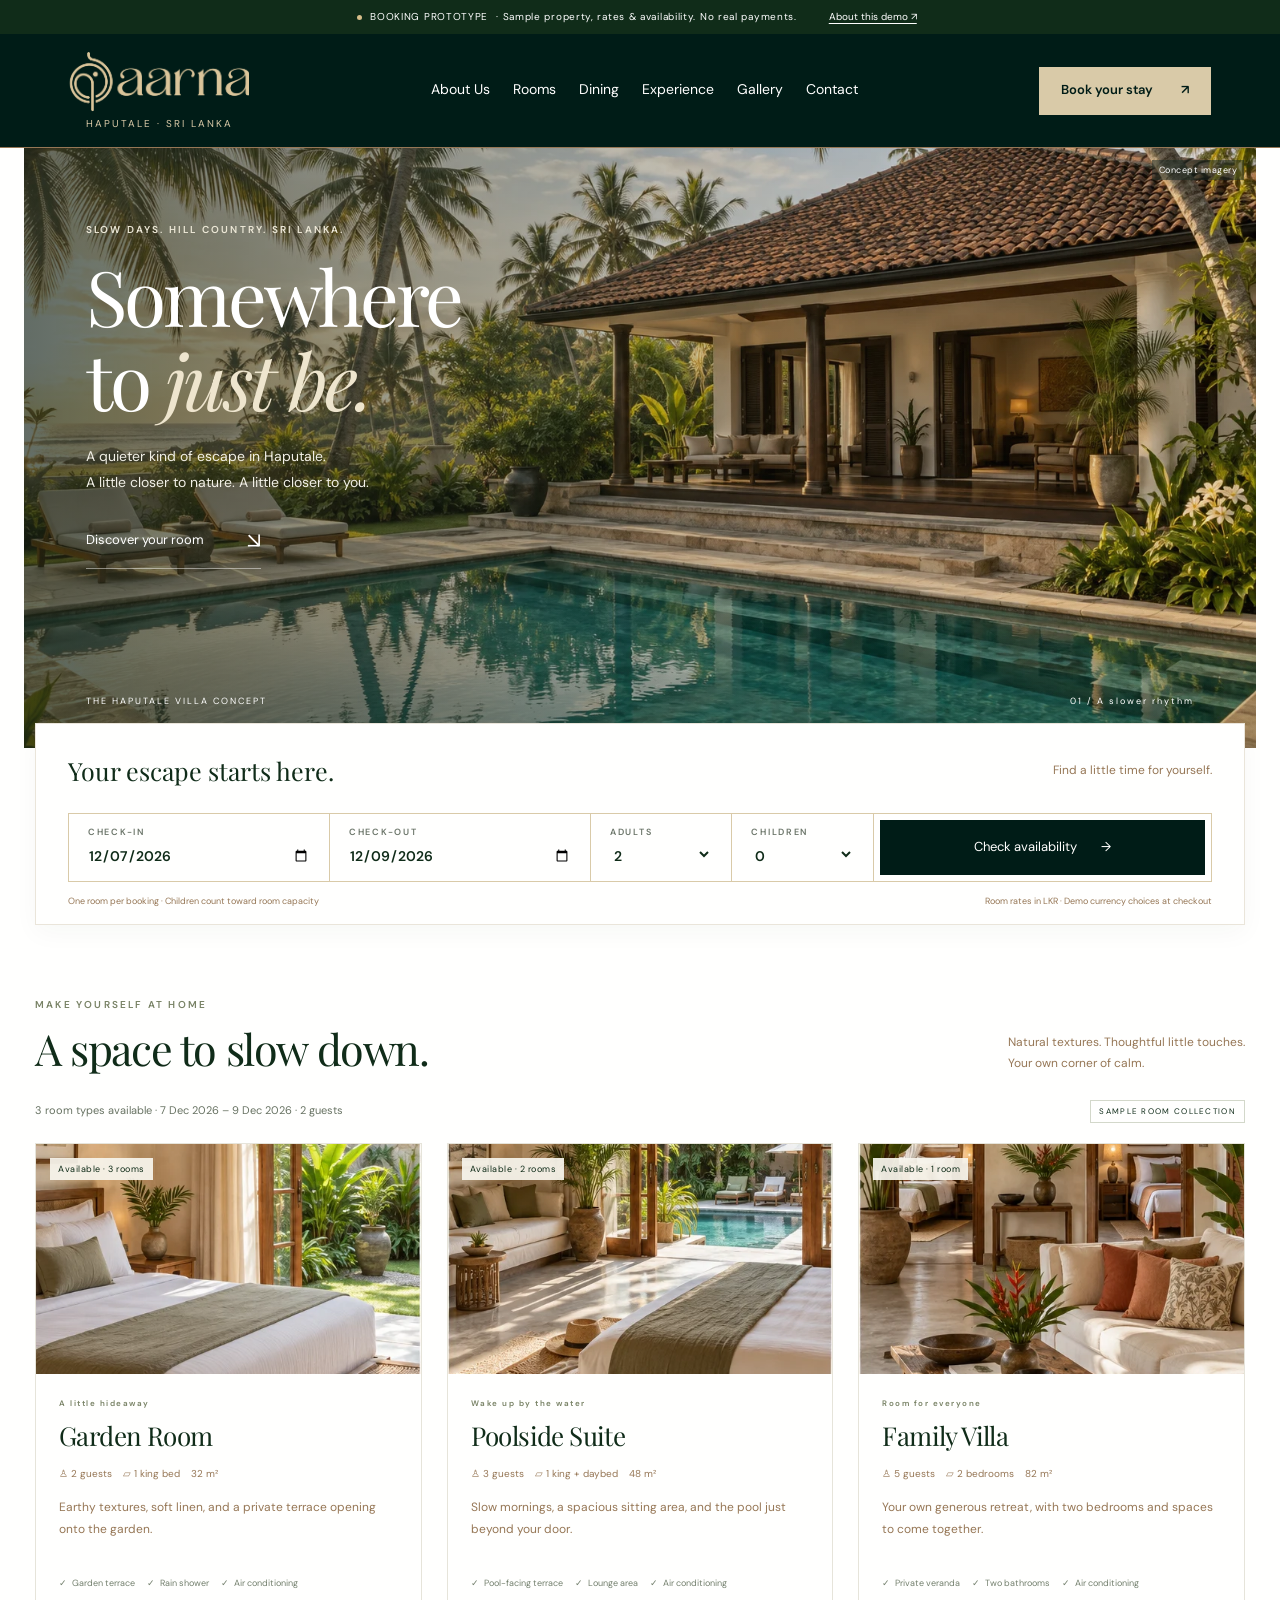
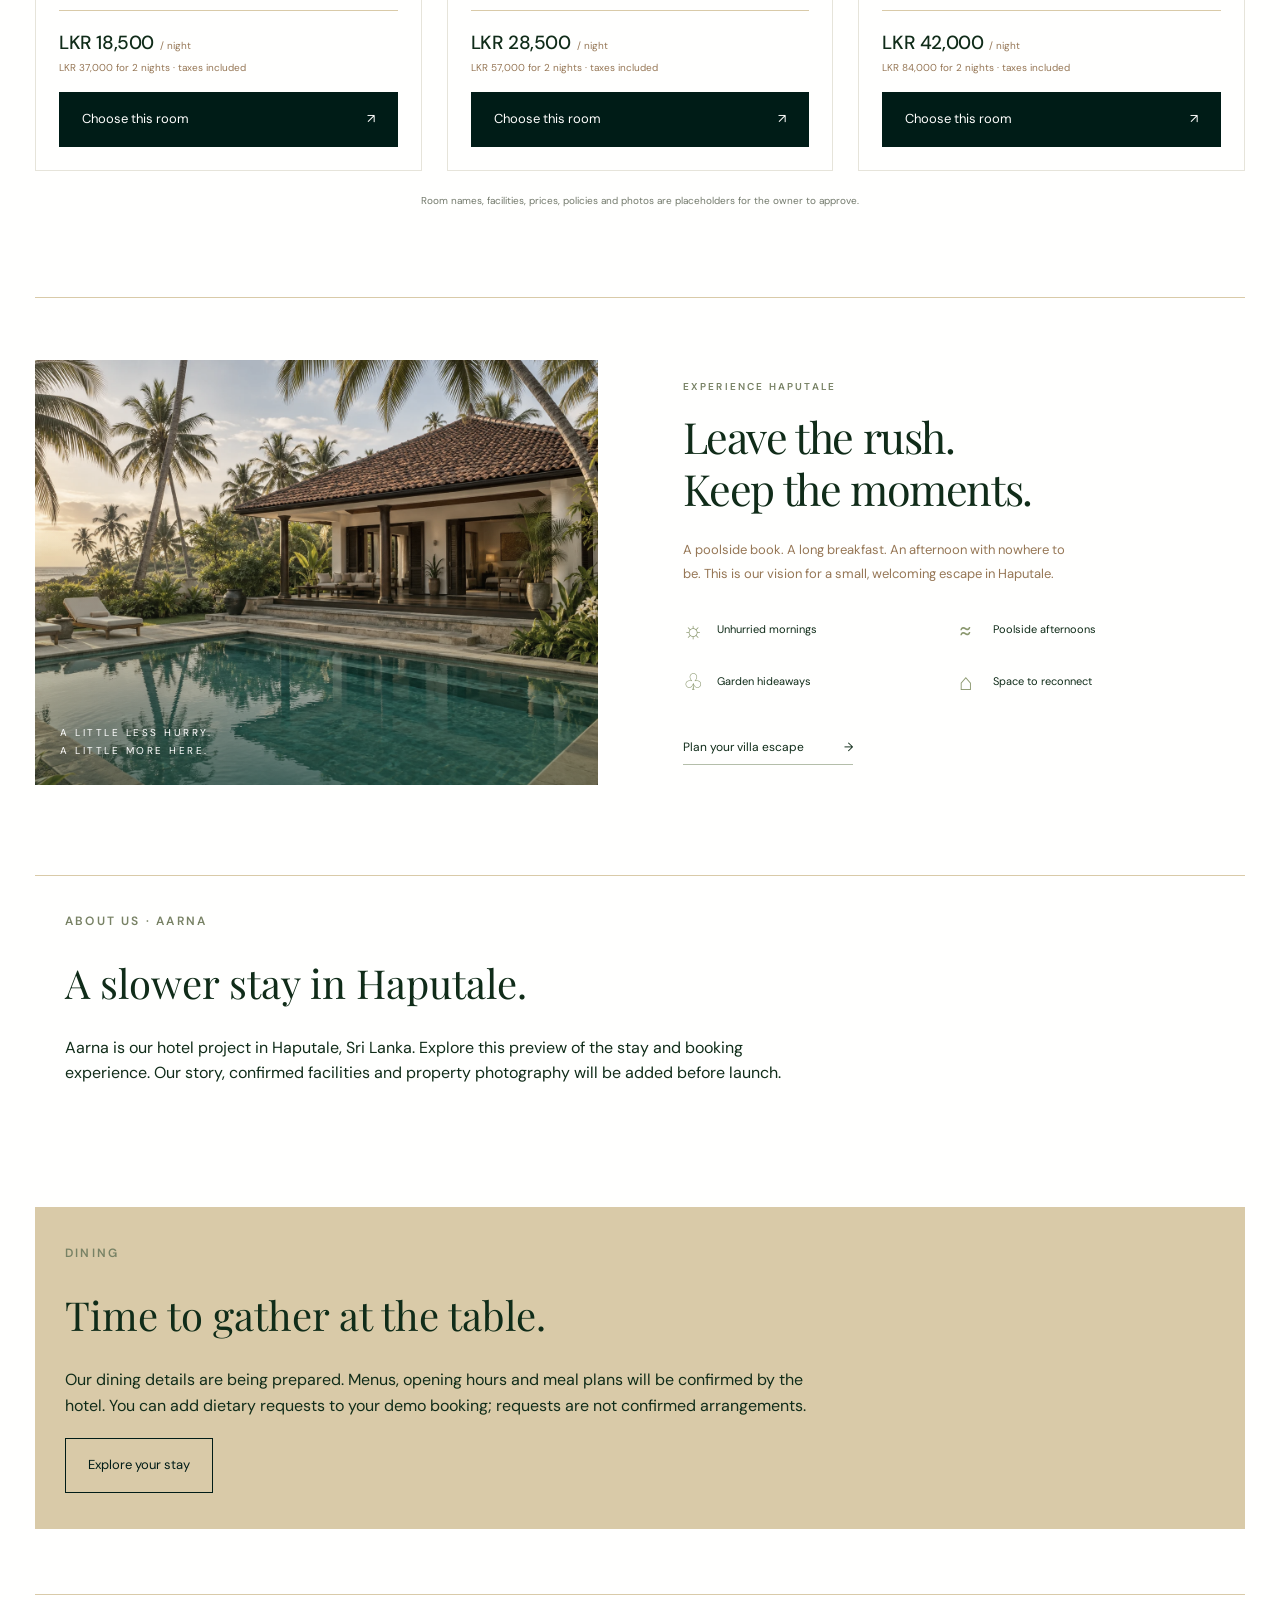
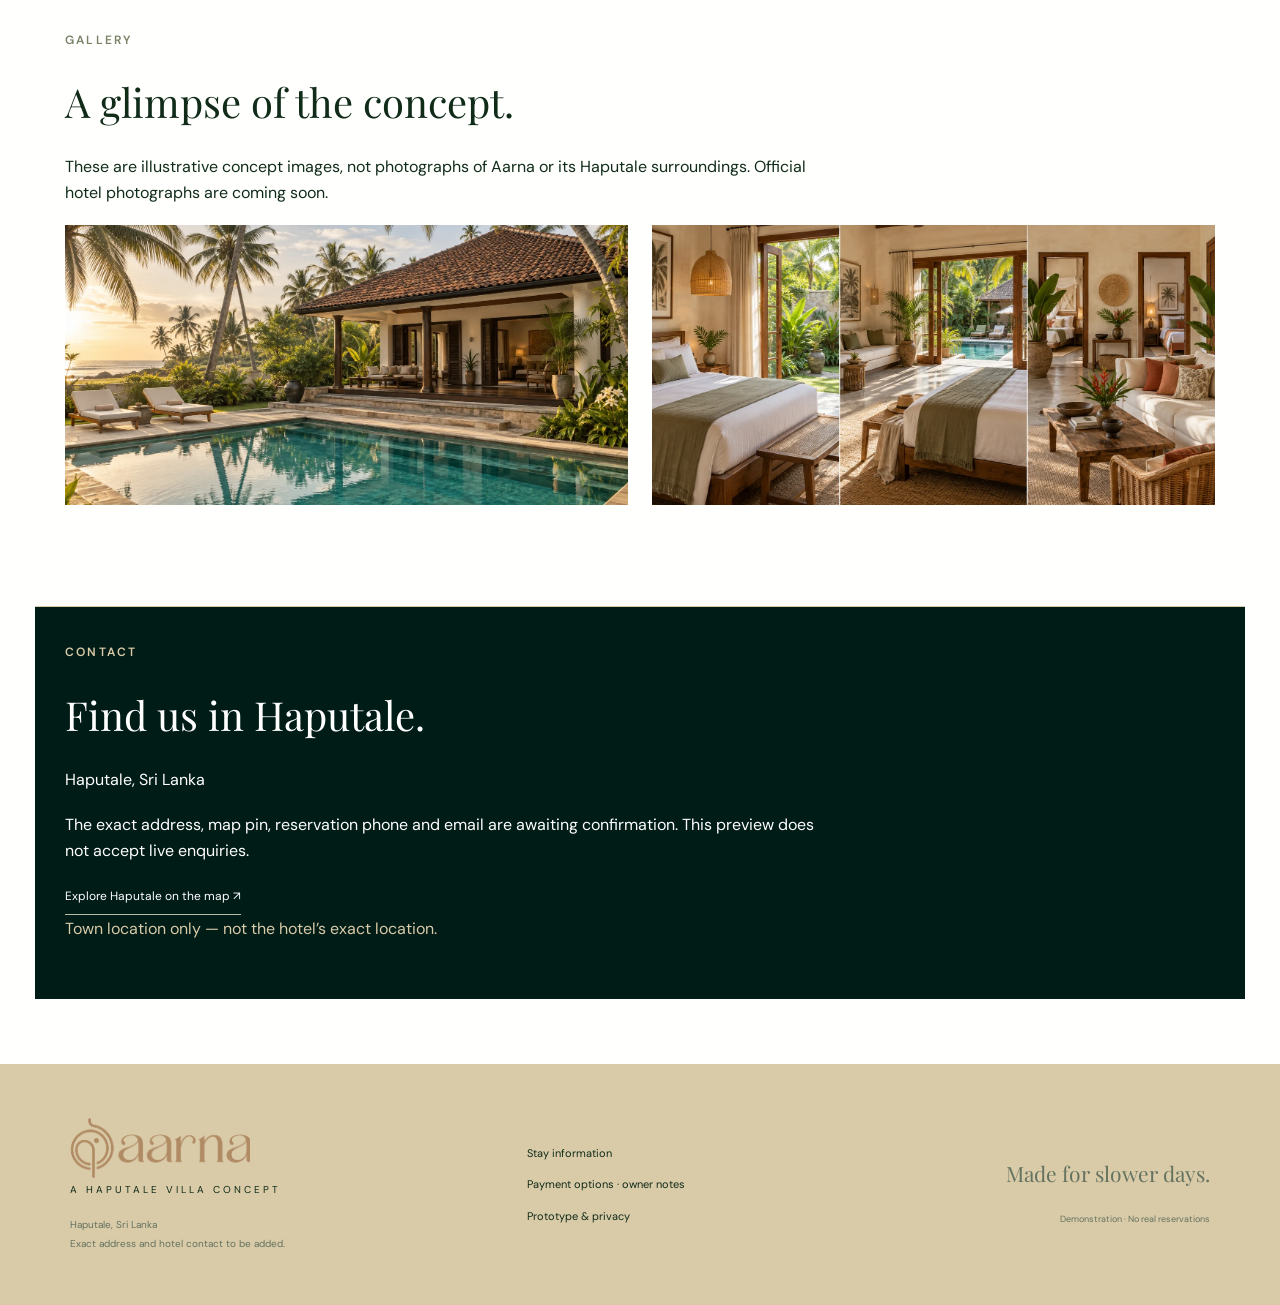
==== commit e85d4b3b: "Use transparent Aarna logo and green navigation with booking button" ====
--- a/index.html
+++ b/index.html
@@ -1,8 +1,8 @@
 <!doctype html>
-<html lang="en"><head><meta charset="UTF-8"><meta name="viewport" content="width=device-width,initial-scale=1"><meta name="robots" content="noindex,nofollow"><meta name="theme-color" content="#213e35"><title>Aarna · A quieter kind of stay</title><meta name="description" content="Aarna is a private villa booking concept for Haputale, Sri Lanka. Explore sample rooms and try a complete demonstration booking."><link rel="icon" href="data:image/svg+xml,%3Csvg xmlns='http://www.w3.org/2000/svg' viewBox='0 0 64 64'%3E%3Crect width='64' height='64' rx='12' fill='%23213e35'/%3E%3Ctext x='32' y='44' text-anchor='middle' font-size='40' fill='%23b19060' font-family='serif'%3EA%3C/text%3E%3C/svg%3E"><link rel="stylesheet" href="./styles.css"></head>
+<html lang="en"><head><meta charset="UTF-8"><meta name="viewport" content="width=device-width,initial-scale=1"><meta name="robots" content="noindex,nofollow"><meta name="theme-color" content="#213e35"><title>Aarna · A quieter kind of stay</title><meta name="description" content="Aarna is a private villa booking concept for Haputale, Sri Lanka. Explore sample rooms and try a complete demonstration booking."><link rel="icon" href="data:image/svg+xml,%3Csvg xmlns='http://www.w3.org/2000/svg' viewBox='0 0 64 64'%3E%3Crect width='64' height='64' rx='12' fill='%23213e35'/%3E%3Ctext x='32' y='44' text-anchor='middle' font-size='40' fill='%23b19060' font-family='serif'%3EA%3C/text%3E%3C/svg%3E"><link rel="stylesheet" href="./styles.css"><link rel="stylesheet" href="./header.css"></head>
 <body><a class="skip-link" href="#stay">Skip to booking</a>
 <div class="demo-bar"><span class="dot"></span> BOOKING PROTOTYPE <span class="demo-long">· Sample property, rates & availability. No real payments.</span><button data-open="about" aria-label="About this prototype">About this demo ↗</button></div>
-<header class="nav"><a class="brand-lockup" href="#" aria-label="Aarna home"><span class="original-logo"><img src="./assets/aarna-original.png" alt="Aarna"></span><span>HAPUTALE · SRI LANKA</span></a><nav aria-label="Main navigation"><a href="#about-us">About Us</a><a href="#rooms">Rooms</a><a href="#dining">Dining</a><a href="#experience">Experience</a><a href="#gallery">Gallery</a><a href="#contact">Contact</a></nav><a class="button small" href="#stay">Find your stay <span>↗</span></a></header>
+<header class="nav"><a class="brand-lockup" href="#" aria-label="Aarna home"><span class="original-logo"><img src="./assets/aarna-transparent.png" alt="Aarna"></span><span>HAPUTALE · SRI LANKA</span></a><nav aria-label="Main navigation"><a href="#about-us">About Us</a><a href="#rooms">Rooms</a><a href="#dining">Dining</a><a href="#experience">Experience</a><a href="#gallery">Gallery</a><a href="#contact">Contact</a></nav><a class="button small" href="#stay">Book your stay <span>↗</span></a></header>
 <main>
 <section class="hero" aria-labelledby="hero-heading"><img class="hero-photo" src="./assets/villa.webp" alt="Concept image of a tropical villa, palm trees, and a sunlit swimming pool"><div class="hero-shade"></div><div class="hero-copy"><p class="eyebrow light">SLOW DAYS. HILL COUNTRY. SRI LANKA.</p><h1 id="hero-heading">Somewhere<br>to <em>just be.</em></h1><p>A quieter kind of escape in Haputale.<br>A little closer to nature. A little closer to you.</p><a class="hero-link" href="#rooms">Discover your room <span>↘</span></a></div><div class="hero-caption"><span>THE HAPUTALE VILLA CONCEPT</span><span>01 / A slower rhythm</span></div><span class="image-note">Concept imagery</span></section>
 <section class="stay-section" id="stay" aria-labelledby="stay-heading"><div class="booking-box"><div class="booking-intro"><h2 id="stay-heading">Your escape starts here.</h2><span>Find a little time for yourself.</span></div><form id="search-form" novalidate><div class="search-fields"><label>CHECK-IN<input id="checkin" name="checkin" type="date" required aria-label="Check-in date"></label><label>CHECK-OUT<input id="checkout" name="checkout" type="date" required aria-label="Check-out date"></label><label>ADULTS<select id="adults" aria-label="Adults"><option>1</option><option selected>2</option><option>3</option><option>4</option><option>5</option></select></label><label>CHILDREN<select id="children" aria-label="Children"><option value="0">0</option><option>1</option><option>2</option><option>3</option><option>4</option></select></label><button class="button search-button" type="submit">Check availability <span>→</span></button></div><p id="search-error" class="error" role="alert" hidden></p></form><div class="search-foot"><span>One room per booking · Children count toward room capacity</span><span>Room rates in LKR · Demo currency choices at checkout</span></div></div>
@@ -11,7 +11,7 @@
 <section class="brand-section" id="about-us"><p class="eyebrow">ABOUT US · AARNA</p><h2>A slower stay in Haputale.</h2><p>Aarna is our hotel project in Haputale, Sri Lanka. Explore this preview of the stay and booking experience. Our story, confirmed facilities and property photography will be added before launch.</p></section>
 <section class="brand-section dining-section" id="dining"><p class="eyebrow">DINING</p><h2>Time to gather at the table.</h2><p>Our dining details are being prepared. Menus, opening hours and meal plans will be confirmed by the hotel. You can add dietary requests to your demo booking; requests are not confirmed arrangements.</p><a class="button outline" href="#stay">Explore your stay</a></section>
 <section class="brand-section" id="gallery"><p class="eyebrow">GALLERY</p><h2>A glimpse of the concept.</h2><p>These are illustrative concept images, not photographs of Aarna or its Haputale surroundings. Official hotel photographs are coming soon.</p><div class="gallery-grid"><a href="./assets/villa.webp" target="_blank" rel="noopener"><img src="./assets/villa.webp" loading="lazy" alt="Illustrative villa and pool concept — not the actual hotel"></a><a href="./assets/rooms.webp" target="_blank" rel="noopener"><img src="./assets/rooms.webp" loading="lazy" alt="Illustrative room concepts — not actual Aarna rooms"></a></div></section>
-<section class="brand-section contact-section" id="contact"><p class="eyebrow">CONTACT</p><h2>Find us in Haputale.</h2><p>Haputale, Sri Lanka</p><p>The exact address, map pin, reservation phone and email are awaiting confirmation. This preview does not accept live enquiries.</p><a href="https://www.google.com/maps/search/?api=1&amp;query=Haputale%2C%20Sri%20Lanka" target="_blank" rel="noopener" class="text-link">Explore Haputale on the map ↗</a><p class="subtle">Town location only — not the hotel’s exact location.</p></section></main><footer><div><a class="brand-lockup footer-brand" href="#"><span class="original-logo"><img src="./assets/aarna-original.png" alt="Aarna"></span><span>A HAPUTALE VILLA CONCEPT</span></a><p>Haputale, Sri Lanka<br>Exact address and hotel contact to be added.</p></div><div class="footer-links"><button data-open="details">Stay information</button><button data-open="payments">Payment options · owner notes</button><button data-open="about">Prototype & privacy</button></div><p class="footer-end">Made for slower days.<br><span>Demonstration · No real reservations</span></p></footer>
-<dialog id="booking-dialog" aria-labelledby="booking-title"><div class="dialog-top"><a class="brand-lockup dialog-brand" href="#" tabindex="-1"><span class="original-logo"><img src="./assets/aarna-original.png" alt="Aarna"></span></a><button class="icon-button" id="close-booking" aria-label="Close booking">✕</button></div><div class="dialog-heading"><p class="eyebrow">YOUR LITTLE ESCAPE</p><h2 id="booking-title" tabindex="-1">Make it your stay.</h2><ol class="steps" aria-label="Booking steps"><li data-step="1">1 <span>Your details</span></li><li data-step="2">2 <span>Review & pay</span></li><li data-step="3">3 <span>Complete</span></li></ol></div><div id="booking-content"></div></dialog>
+<section class="brand-section contact-section" id="contact"><p class="eyebrow">CONTACT</p><h2>Find us in Haputale.</h2><p>Haputale, Sri Lanka</p><p>The exact address, map pin, reservation phone and email are awaiting confirmation. This preview does not accept live enquiries.</p><a href="https://www.google.com/maps/search/?api=1&amp;query=Haputale%2C%20Sri%20Lanka" target="_blank" rel="noopener" class="text-link">Explore Haputale on the map ↗</a><p class="subtle">Town location only — not the hotel’s exact location.</p></section></main><footer><div><a class="brand-lockup footer-brand" href="#"><span class="original-logo"><img src="./assets/aarna-transparent.png" alt="Aarna"></span><span>A HAPUTALE VILLA CONCEPT</span></a><p>Haputale, Sri Lanka<br>Exact address and hotel contact to be added.</p></div><div class="footer-links"><button data-open="details">Stay information</button><button data-open="payments">Payment options · owner notes</button><button data-open="about">Prototype & privacy</button></div><p class="footer-end">Made for slower days.<br><span>Demonstration · No real reservations</span></p></footer>
+<dialog id="booking-dialog" aria-labelledby="booking-title"><div class="dialog-top"><a class="brand-lockup dialog-brand" href="#" tabindex="-1"><span class="original-logo"><img src="./assets/aarna-transparent.png" alt="Aarna"></span></a><button class="icon-button" id="close-booking" aria-label="Close booking">✕</button></div><div class="dialog-heading"><p class="eyebrow">YOUR LITTLE ESCAPE</p><h2 id="booking-title" tabindex="-1">Make it your stay.</h2><ol class="steps" aria-label="Booking steps"><li data-step="1">1 <span>Your details</span></li><li data-step="2">2 <span>Review & pay</span></li><li data-step="3">3 <span>Complete</span></li></ol></div><div id="booking-content"></div></dialog>
 <dialog id="info-dialog" aria-labelledby="info-title"><button class="icon-button info-close" aria-label="Close information">✕</button><div id="info-content"></div></dialog>
 <div class="mobile-cta"><span>Your next slow morning awaits.</span><a href="#stay" class="button small">Find your stay ↗</a></div><script type="module" src="./app.js"></script></body></html>
--- a/header.css
+++ b/header.css
@@ -0,0 +1,14 @@
+/* Transparent brand mark and Aarna's green navigation band. */
+.nav{max-width:none;background:#001C17;color:#FFFFFF;min-height:112px;border-bottom:1px solid #967756;padding-left:max(24px,5.4%);padding-right:max(24px,5.4%)}
+.nav nav a{display:inline-flex;align-items:center;min-height:44px;border-bottom:2px solid transparent;transition:color .2s,border-color .2s}
+.nav nav a:hover,.nav nav a:focus-visible{color:#D9CAA8;border-bottom-color:#D9CAA8}
+.nav>.button{background:#D9CAA8;color:#001C17;border-color:#D9CAA8;font-weight:600;min-height:48px}
+.nav>.button:hover{background:#FFFFFF;color:#001C17;border-color:#FFFFFF}
+.nav .brand-lockup>span:not(.original-logo){color:#D9CAA8;letter-spacing:2px}
+.brand-lockup .original-logo{width:180px;height:62px;background:transparent;border-radius:0;margin:0;overflow:hidden}
+.original-logo img{width:245px;height:auto;max-width:none;left:-32px;top:-14px;filter:brightness(0) saturate(100%) invert(57%) sepia(17%) saturate(850%) hue-rotate(350deg) brightness(96%) contrast(88%)}
+.nav .original-logo img{filter:brightness(0) saturate(100%) invert(83%) sepia(14%) saturate(648%) hue-rotate(1deg) brightness(97%) contrast(86%)}
+.demo-bar{background:#102C19;color:#FFFFFF}
+.nav a:focus-visible{outline-color:#D9CAA8}
+@media(max-width:1000px){.nav{gap:10px 16px}.nav nav{border-top:1px solid #967756;padding-top:8px}}
+@media(max-width:700px){.nav{padding:14px 16px 10px}.brand-lockup .original-logo{width:145px;height:50px}.original-logo img{width:198px;left:-26px;top:-11px;height:auto}.nav>.button{font-size:13px;padding:10px 13px;gap:8px}.nav nav{font-size:14px;column-gap:20px;row-gap:0}.nav nav a{min-height:44px}.nav .brand-lockup>span:not(.original-logo){font-size:9px}}
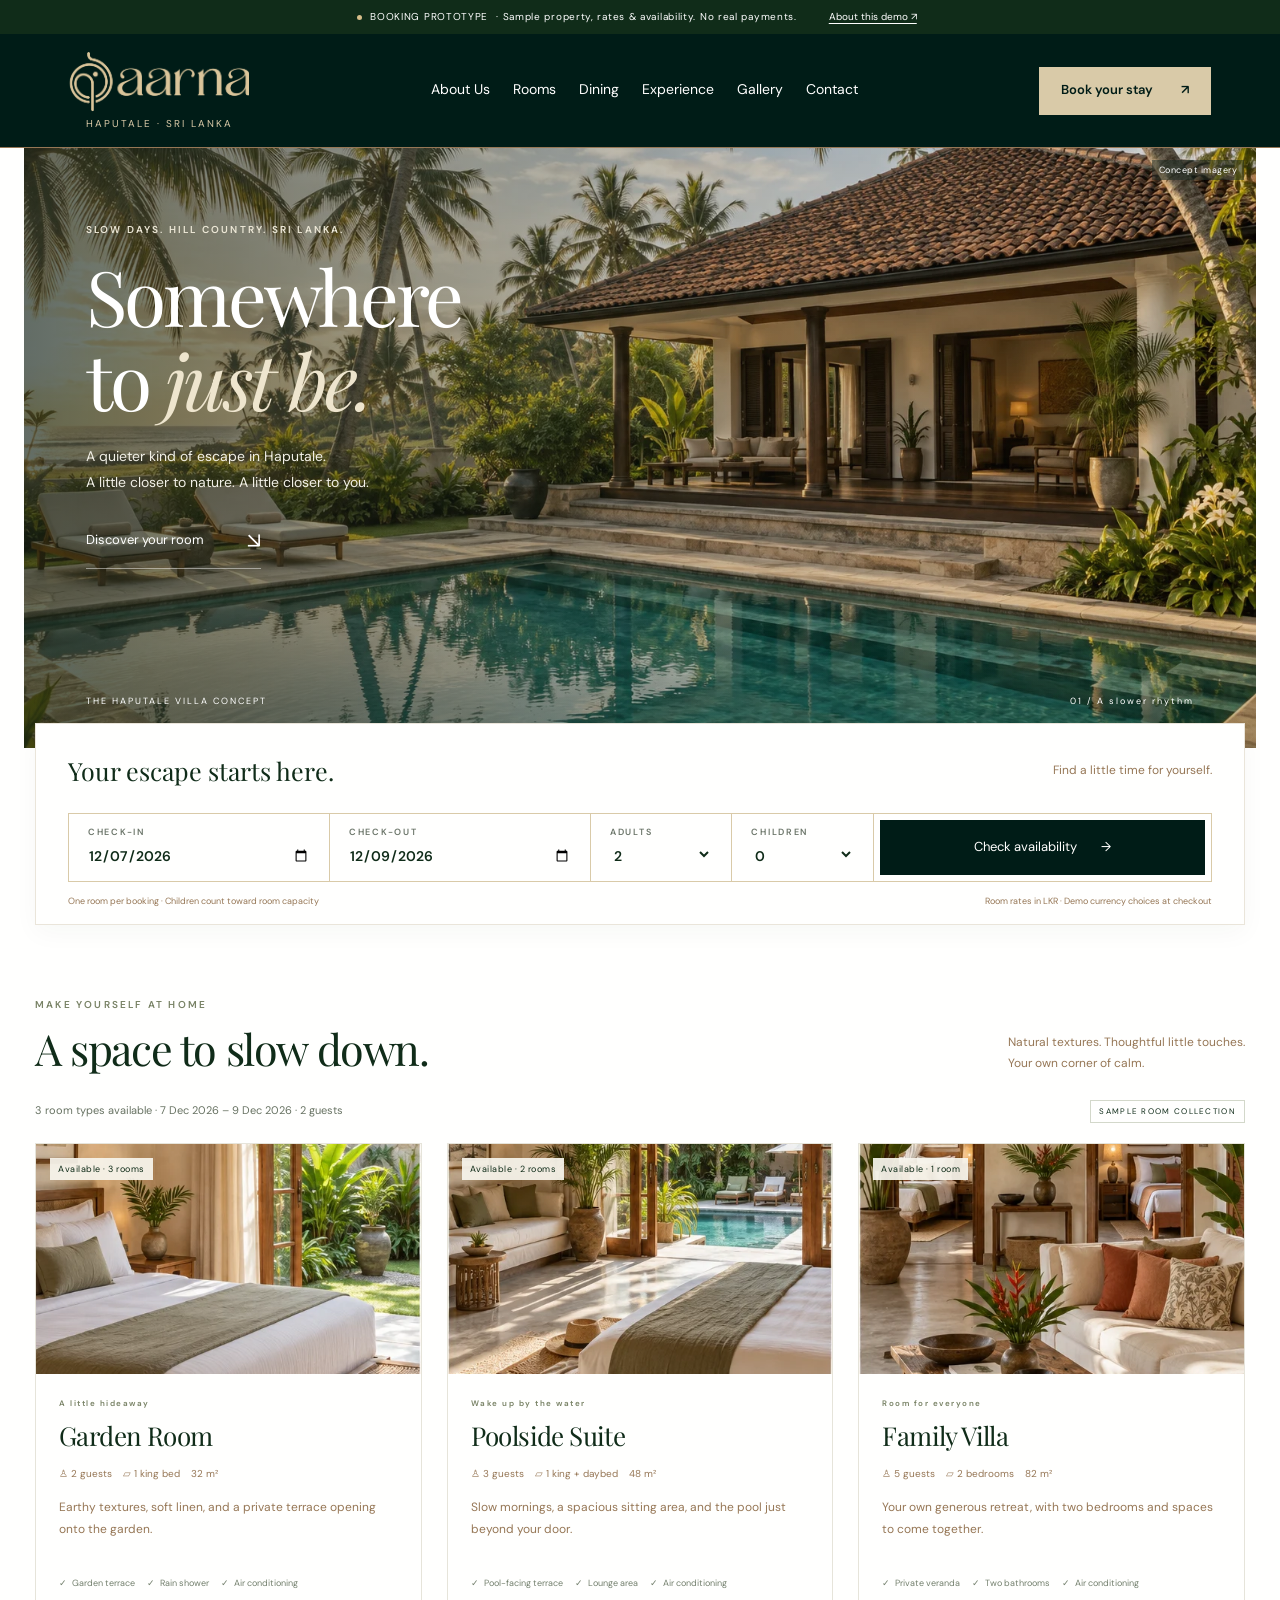
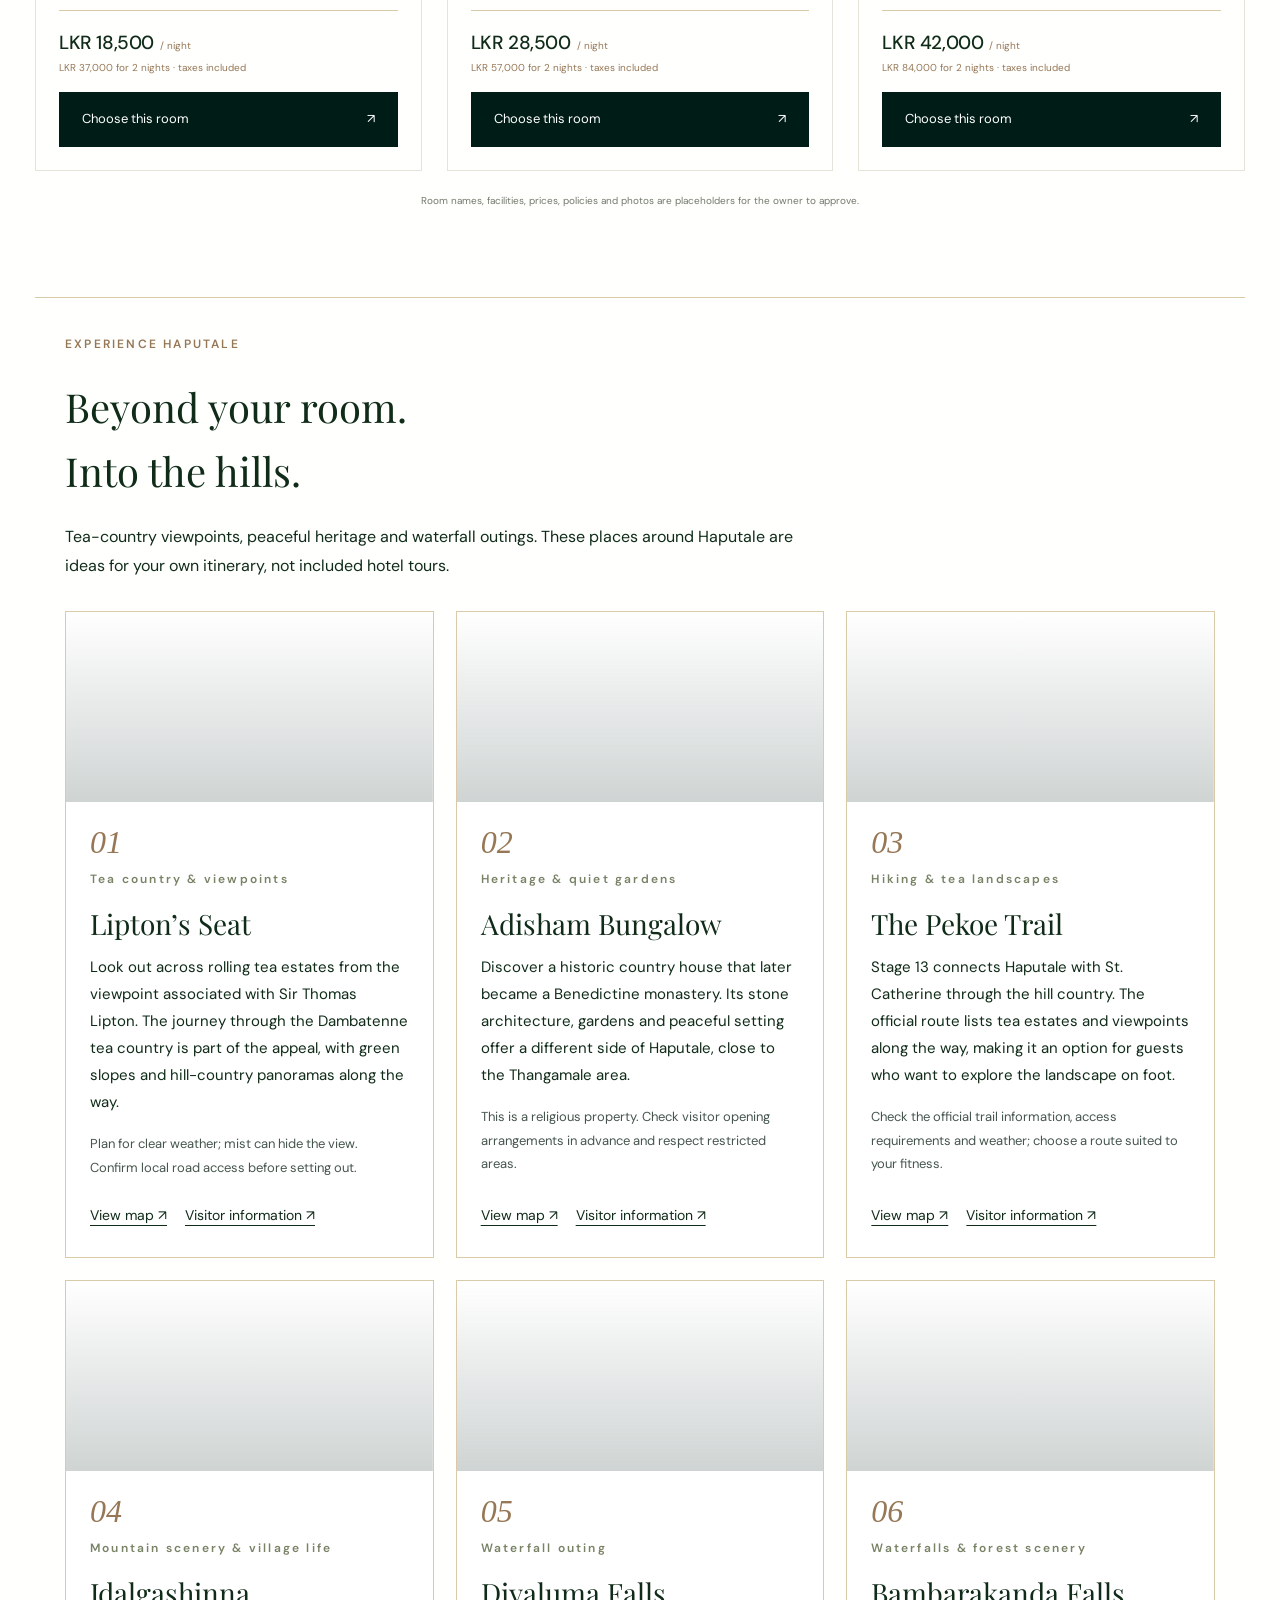
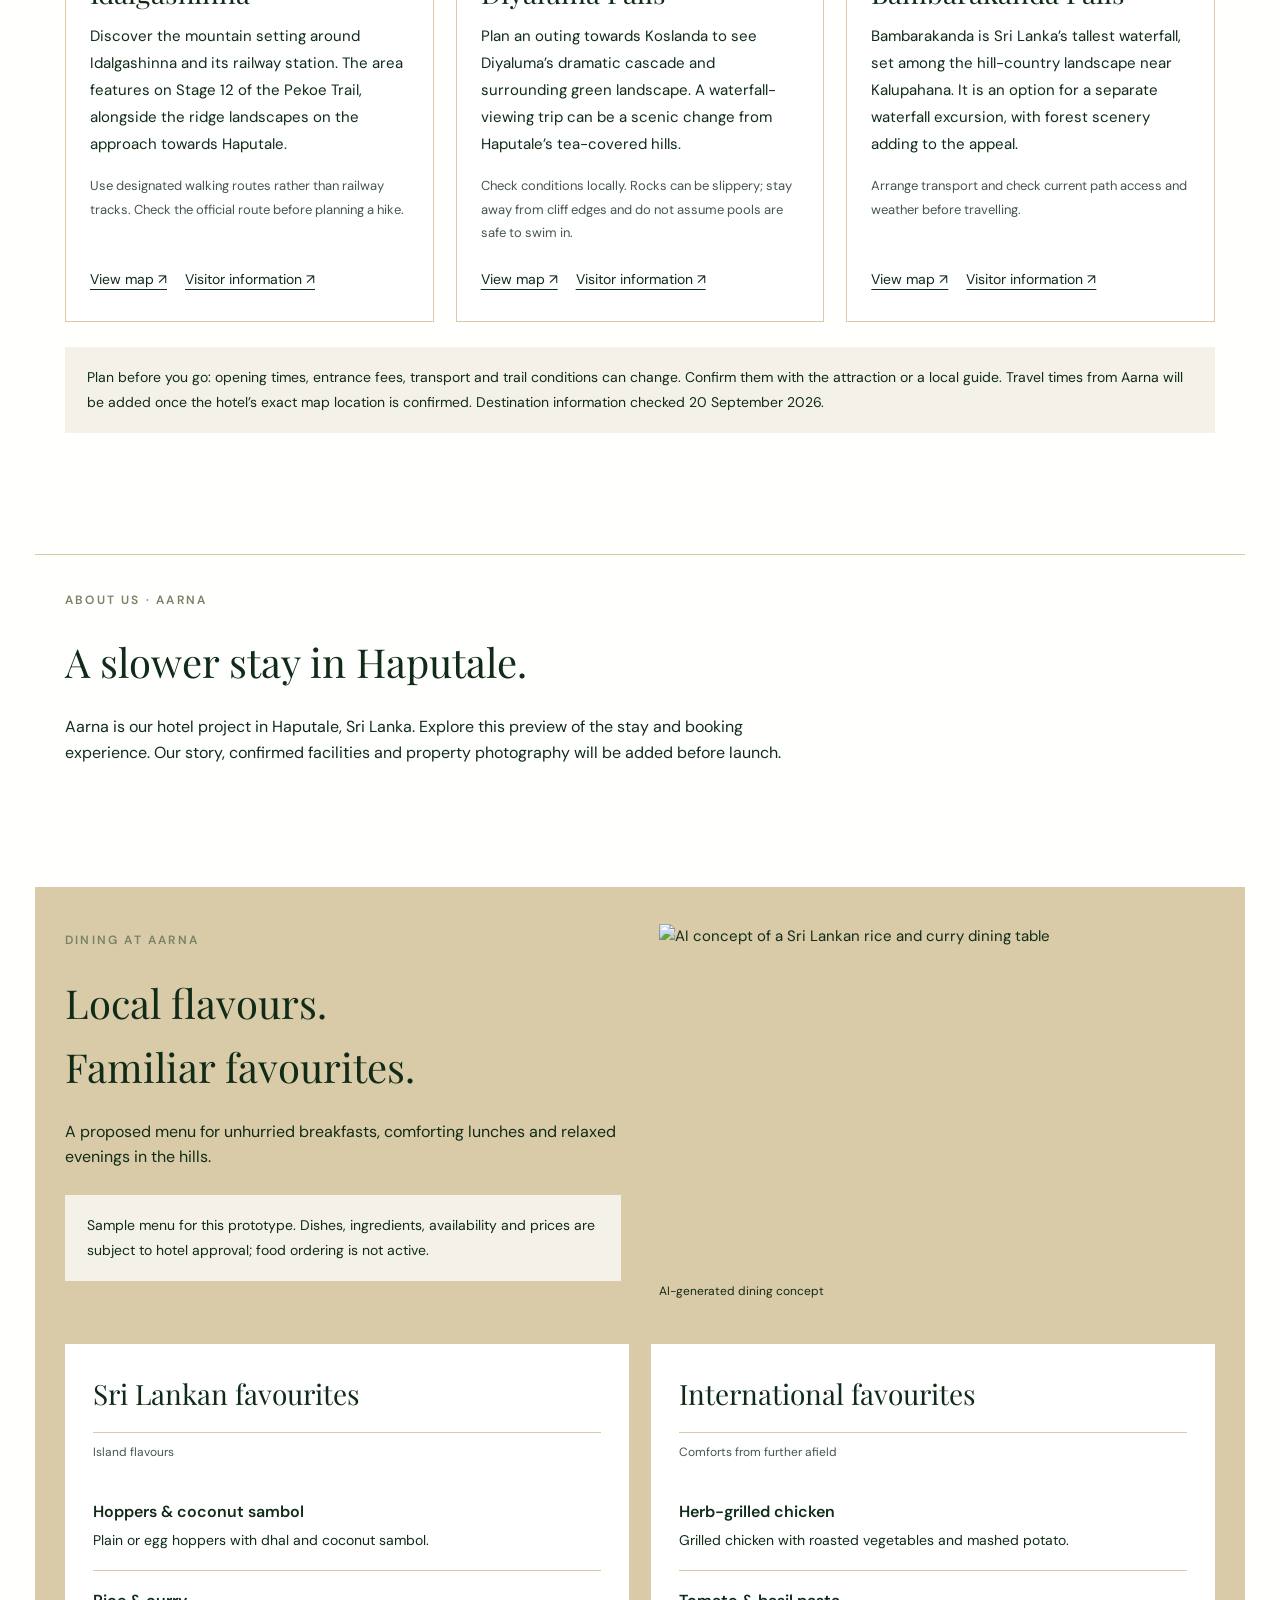
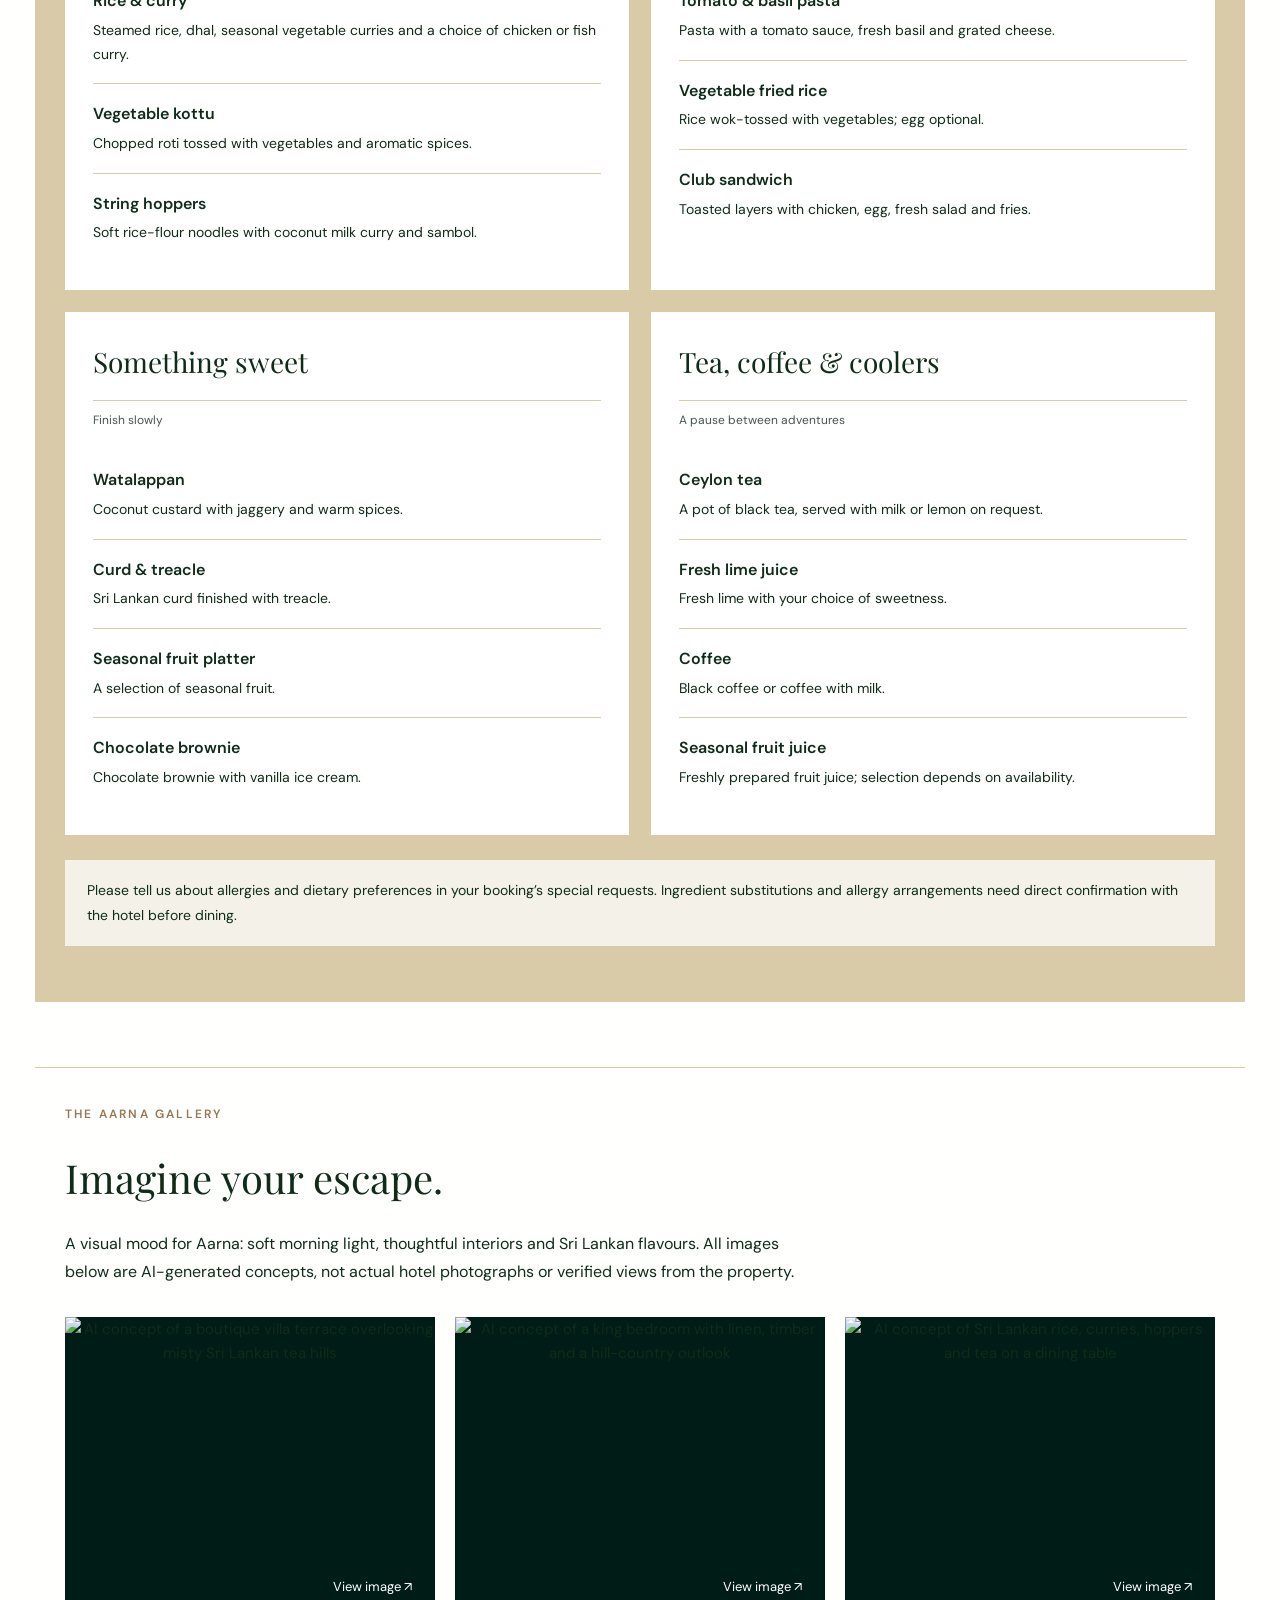
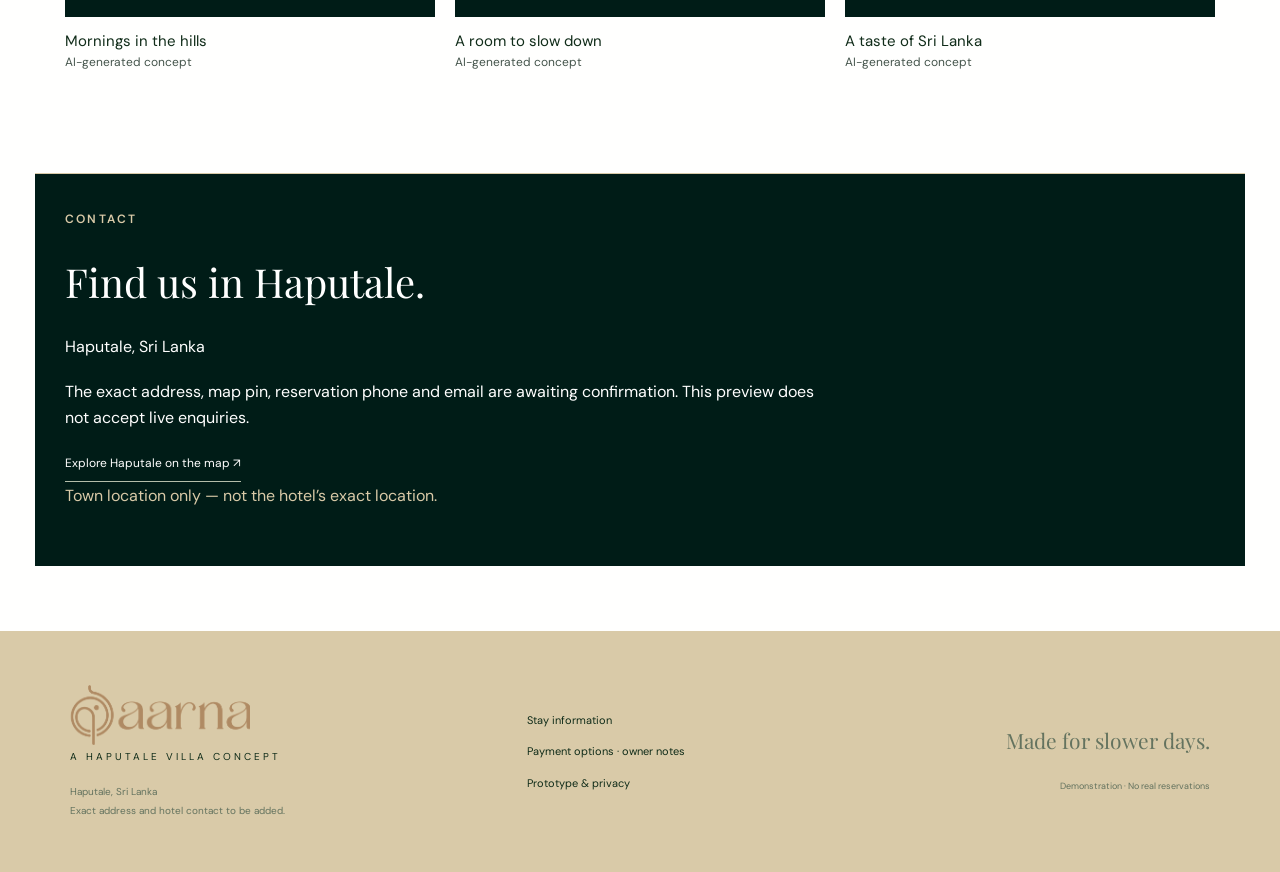
==== commit a63e8b03: "Serve complete Aarna site from GitHub Pages root" ====
--- a/index.html
+++ b/index.html
@@ -1,17 +1,17 @@
 <!doctype html>
-<html lang="en"><head><meta charset="UTF-8"><meta name="viewport" content="width=device-width,initial-scale=1"><meta name="robots" content="noindex,nofollow"><meta name="theme-color" content="#213e35"><title>Aarna · A quieter kind of stay</title><meta name="description" content="Aarna is a private villa booking concept for Haputale, Sri Lanka. Explore sample rooms and try a complete demonstration booking."><link rel="icon" href="data:image/svg+xml,%3Csvg xmlns='http://www.w3.org/2000/svg' viewBox='0 0 64 64'%3E%3Crect width='64' height='64' rx='12' fill='%23213e35'/%3E%3Ctext x='32' y='44' text-anchor='middle' font-size='40' fill='%23b19060' font-family='serif'%3EA%3C/text%3E%3C/svg%3E"><link rel="stylesheet" href="./styles.css"><link rel="stylesheet" href="./header.css"></head>
+<html lang="en"><head><meta charset="UTF-8"><meta name="viewport" content="width=device-width,initial-scale=1"><meta name="robots" content="noindex,nofollow"><meta name="theme-color" content="#213e35"><title>Aarna · A quieter kind of stay</title><meta name="description" content="Aarna is a private villa booking concept for Haputale, Sri Lanka. Explore sample rooms and try a complete demonstration booking."><link rel="icon" href="data:image/svg+xml,%3Csvg xmlns='http://www.w3.org/2000/svg' viewBox='0 0 64 64'%3E%3Crect width='64' height='64' rx='12' fill='%23213e35'/%3E%3Ctext x='32' y='44' text-anchor='middle' font-size='40' fill='%23b19060' font-family='serif'%3EA%3C/text%3E%3C/svg%3E"><link rel="stylesheet" href="/styles.css"><link rel="stylesheet" href="/header.css"><link rel="stylesheet" href="/explore.css"></head>
 <body><a class="skip-link" href="#stay">Skip to booking</a>
 <div class="demo-bar"><span class="dot"></span> BOOKING PROTOTYPE <span class="demo-long">· Sample property, rates & availability. No real payments.</span><button data-open="about" aria-label="About this prototype">About this demo ↗</button></div>
-<header class="nav"><a class="brand-lockup" href="#" aria-label="Aarna home"><span class="original-logo"><img src="./assets/aarna-transparent.png" alt="Aarna"></span><span>HAPUTALE · SRI LANKA</span></a><nav aria-label="Main navigation"><a href="#about-us">About Us</a><a href="#rooms">Rooms</a><a href="#dining">Dining</a><a href="#experience">Experience</a><a href="#gallery">Gallery</a><a href="#contact">Contact</a></nav><a class="button small" href="#stay">Book your stay <span>↗</span></a></header>
+<header class="nav"><a class="brand-lockup" href="#" aria-label="Aarna home"><span class="original-logo"><img src="/assets/aarna-transparent.png" alt="Aarna"></span><span>HAPUTALE · SRI LANKA</span></a><nav aria-label="Main navigation"><a href="#about-us">About Us</a><a href="#rooms">Rooms</a><a href="#dining">Dining</a><a href="#experience">Experience</a><a href="#gallery">Gallery</a><a href="#contact">Contact</a></nav><a class="button small" href="#stay">Book your stay <span>↗</span></a></header>
 <main>
-<section class="hero" aria-labelledby="hero-heading"><img class="hero-photo" src="./assets/villa.webp" alt="Concept image of a tropical villa, palm trees, and a sunlit swimming pool"><div class="hero-shade"></div><div class="hero-copy"><p class="eyebrow light">SLOW DAYS. HILL COUNTRY. SRI LANKA.</p><h1 id="hero-heading">Somewhere<br>to <em>just be.</em></h1><p>A quieter kind of escape in Haputale.<br>A little closer to nature. A little closer to you.</p><a class="hero-link" href="#rooms">Discover your room <span>↘</span></a></div><div class="hero-caption"><span>THE HAPUTALE VILLA CONCEPT</span><span>01 / A slower rhythm</span></div><span class="image-note">Concept imagery</span></section>
+<section class="hero" aria-labelledby="hero-heading"><img class="hero-photo" src="/assets/villa.webp" alt="Concept image of a tropical villa, palm trees, and a sunlit swimming pool"><div class="hero-shade"></div><div class="hero-copy"><p class="eyebrow light">SLOW DAYS. HILL COUNTRY. SRI LANKA.</p><h1 id="hero-heading">Somewhere<br>to <em>just be.</em></h1><p>A quieter kind of escape in Haputale.<br>A little closer to nature. A little closer to you.</p><a class="hero-link" href="#rooms">Discover your room <span>↘</span></a></div><div class="hero-caption"><span>THE HAPUTALE VILLA CONCEPT</span><span>01 / A slower rhythm</span></div><span class="image-note">Concept imagery</span></section>
 <section class="stay-section" id="stay" aria-labelledby="stay-heading"><div class="booking-box"><div class="booking-intro"><h2 id="stay-heading">Your escape starts here.</h2><span>Find a little time for yourself.</span></div><form id="search-form" novalidate><div class="search-fields"><label>CHECK-IN<input id="checkin" name="checkin" type="date" required aria-label="Check-in date"></label><label>CHECK-OUT<input id="checkout" name="checkout" type="date" required aria-label="Check-out date"></label><label>ADULTS<select id="adults" aria-label="Adults"><option>1</option><option selected>2</option><option>3</option><option>4</option><option>5</option></select></label><label>CHILDREN<select id="children" aria-label="Children"><option value="0">0</option><option>1</option><option>2</option><option>3</option><option>4</option></select></label><button class="button search-button" type="submit">Check availability <span>→</span></button></div><p id="search-error" class="error" role="alert" hidden></p></form><div class="search-foot"><span>One room per booking · Children count toward room capacity</span><span>Room rates in LKR · Demo currency choices at checkout</span></div></div>
 <div class="rooms-heading" id="rooms"><div><p class="eyebrow">MAKE YOURSELF AT HOME</p><h2>A space to slow down.</h2></div><p>Natural textures. Thoughtful little touches.<br>Your own corner of calm.</p></div><div class="results-row"><p id="availability-status" role="status"></p><span class="sample-pill">SAMPLE ROOM COLLECTION</span></div><div class="room-grid" id="room-grid"></div><p class="room-note">Room names, facilities, prices, policies and photos are placeholders for the owner to approve.</p></section>
-<section class="experience" id="experience" aria-labelledby="experience-heading"><div class="experience-art"><img src="./assets/villa.webp" loading="lazy" alt="Pool and veranda in the villa concept"><span>A LITTLE LESS HURRY.<br>A LITTLE MORE HERE.</span></div><div class="experience-copy"><p class="eyebrow">EXPERIENCE HAPUTALE</p><h2 id="experience-heading">Leave the rush.<br>Keep the moments.</h2><p>A poolside book. A long breakfast. An afternoon with nowhere to be. This is our vision for a small, welcoming escape in Haputale.</p><div class="amenities"><span><i>☼</i>Unhurried mornings</span><span><i>≈</i>Poolside afternoons</span><span><i>♧</i>Garden hideaways</span><span><i>⌂</i>Space to reconnect</span></div><a href="#stay" class="text-link">Plan your villa escape <span>→</span></a></div></section>
+<section class="brand-section" id="experience" aria-labelledby="experience-heading"><div class="section-intro"><p class="eyebrow">EXPERIENCE HAPUTALE</p><h2 id="experience-heading">Beyond your room.<br>Into the hills.</h2><p>Tea-country viewpoints, peaceful heritage and waterfall outings. These places around Haputale are ideas for your own itinerary, not included hotel tours.</p></div><div class="experience-cards"><article class="place-card"><span class="place-number">01</span><p class="eyebrow">Tea country & viewpoints</p><h3>Lipton’s Seat</h3><p>Look out across rolling tea estates from the viewpoint associated with Sir Thomas Lipton. The journey through the Dambatenne tea country is part of the appeal, with green slopes and hill-country panoramas along the way.</p><p class="visit-note">Plan for clear weather; mist can hide the view. Confirm local road access before setting out.</p><div class="place-links"><a href="https://www.google.com/maps/search/?api=1&amp;query=Lipton's%20Seat%20Haputale%2C%20Sri%20Lanka" target="_blank" rel="noopener noreferrer" aria-label="Find Lipton’s Seat on a map">View map ↗</a><a href="https://en.wikipedia.org/wiki/Haputale" target="_blank" rel="noopener noreferrer" aria-label="Read visitor information for Lipton’s Seat">Visitor information ↗</a></div></article><article class="place-card"><span class="place-number">02</span><p class="eyebrow">Heritage & quiet gardens</p><h3>Adisham Bungalow</h3><p>Discover a historic country house that later became a Benedictine monastery. Its stone architecture, gardens and peaceful setting offer a different side of Haputale, close to the Thangamale area.</p><p class="visit-note">This is a religious property. Check visitor opening arrangements in advance and respect restricted areas.</p><div class="place-links"><a href="https://www.google.com/maps/search/?api=1&amp;query=Adisham%20Bungalow%20Haputale%2C%20Sri%20Lanka" target="_blank" rel="noopener noreferrer" aria-label="Find Adisham Bungalow on a map">View map ↗</a><a href="https://thepekoetrail.org/pekoe-stages/stage-12/" target="_blank" rel="noopener noreferrer" aria-label="Read visitor information for Adisham Bungalow">Visitor information ↗</a></div></article><article class="place-card"><span class="place-number">03</span><p class="eyebrow">Hiking & tea landscapes</p><h3>The Pekoe Trail</h3><p>Stage 13 connects Haputale with St. Catherine through the hill country. The official route lists tea estates and viewpoints along the way, making it an option for guests who want to explore the landscape on foot.</p><p class="visit-note">Check the official trail information, access requirements and weather; choose a route suited to your fitness.</p><div class="place-links"><a href="https://www.google.com/maps/search/?api=1&amp;query=Haputale%20Railway%20Station%2C%20Sri%20Lanka" target="_blank" rel="noopener noreferrer" aria-label="Find The Pekoe Trail on a map">View map ↗</a><a href="https://thepekoetrail.org/pekoe-stages/stage-13/" target="_blank" rel="noopener noreferrer" aria-label="Read visitor information for The Pekoe Trail">Visitor information ↗</a></div></article><article class="place-card"><span class="place-number">04</span><p class="eyebrow">Mountain scenery & village life</p><h3>Idalgashinna</h3><p>Discover the mountain setting around Idalgashinna and its railway station. The area features on Stage 12 of the Pekoe Trail, alongside the ridge landscapes on the approach towards Haputale.</p><p class="visit-note">Use designated walking routes rather than railway tracks. Check the official route before planning a hike.</p><div class="place-links"><a href="https://www.google.com/maps/search/?api=1&amp;query=Idalgashinna%20Railway%20Station%2C%20Sri%20Lanka" target="_blank" rel="noopener noreferrer" aria-label="Find Idalgashinna on a map">View map ↗</a><a href="https://thepekoetrail.org/pekoe-stages/stage-12/" target="_blank" rel="noopener noreferrer" aria-label="Read visitor information for Idalgashinna">Visitor information ↗</a></div></article><article class="place-card"><span class="place-number">05</span><p class="eyebrow">Waterfall outing</p><h3>Diyaluma Falls</h3><p>Plan an outing towards Koslanda to see Diyaluma’s dramatic cascade and surrounding green landscape. A waterfall-viewing trip can be a scenic change from Haputale’s tea-covered hills.</p><p class="visit-note">Check conditions locally. Rocks can be slippery; stay away from cliff edges and do not assume pools are safe to swim in.</p><div class="place-links"><a href="https://www.google.com/maps/search/?api=1&amp;query=Diyaluma%20Falls%2C%20Sri%20Lanka" target="_blank" rel="noopener noreferrer" aria-label="Find Diyaluma Falls on a map">View map ↗</a><a href="https://en.wikipedia.org/wiki/Diyaluma_Falls" target="_blank" rel="noopener noreferrer" aria-label="Read visitor information for Diyaluma Falls">Visitor information ↗</a></div></article><article class="place-card"><span class="place-number">06</span><p class="eyebrow">Waterfalls & forest scenery</p><h3>Bambarakanda Falls</h3><p>Bambarakanda is Sri Lanka’s tallest waterfall, set among the hill-country landscape near Kalupahana. It is an option for a separate waterfall excursion, with forest scenery adding to the appeal.</p><p class="visit-note">Arrange transport and check current path access and weather before travelling.</p><div class="place-links"><a href="https://www.google.com/maps/search/?api=1&amp;query=Bambarakanda%20Falls%2C%20Sri%20Lanka" target="_blank" rel="noopener noreferrer" aria-label="Find Bambarakanda Falls on a map">View map ↗</a><a href="https://en.wikipedia.org/wiki/Bambarakanda_Falls" target="_blank" rel="noopener noreferrer" aria-label="Read visitor information for Bambarakanda Falls">Visitor information ↗</a></div></article></div><p class="explore-note">Plan before you go: opening times, entrance fees, transport and trail conditions can change. Confirm them with the attraction or a local guide. Travel times from Aarna will be added once the hotel’s exact map location is confirmed. Destination information checked 20 September 2026.</p></section>
 <section class="brand-section" id="about-us"><p class="eyebrow">ABOUT US · AARNA</p><h2>A slower stay in Haputale.</h2><p>Aarna is our hotel project in Haputale, Sri Lanka. Explore this preview of the stay and booking experience. Our story, confirmed facilities and property photography will be added before launch.</p></section>
-<section class="brand-section dining-section" id="dining"><p class="eyebrow">DINING</p><h2>Time to gather at the table.</h2><p>Our dining details are being prepared. Menus, opening hours and meal plans will be confirmed by the hotel. You can add dietary requests to your demo booking; requests are not confirmed arrangements.</p><a class="button outline" href="#stay">Explore your stay</a></section>
-<section class="brand-section" id="gallery"><p class="eyebrow">GALLERY</p><h2>A glimpse of the concept.</h2><p>These are illustrative concept images, not photographs of Aarna or its Haputale surroundings. Official hotel photographs are coming soon.</p><div class="gallery-grid"><a href="./assets/villa.webp" target="_blank" rel="noopener"><img src="./assets/villa.webp" loading="lazy" alt="Illustrative villa and pool concept — not the actual hotel"></a><a href="./assets/rooms.webp" target="_blank" rel="noopener"><img src="./assets/rooms.webp" loading="lazy" alt="Illustrative room concepts — not actual Aarna rooms"></a></div></section>
-<section class="brand-section contact-section" id="contact"><p class="eyebrow">CONTACT</p><h2>Find us in Haputale.</h2><p>Haputale, Sri Lanka</p><p>The exact address, map pin, reservation phone and email are awaiting confirmation. This preview does not accept live enquiries.</p><a href="https://www.google.com/maps/search/?api=1&amp;query=Haputale%2C%20Sri%20Lanka" target="_blank" rel="noopener" class="text-link">Explore Haputale on the map ↗</a><p class="subtle">Town location only — not the hotel’s exact location.</p></section></main><footer><div><a class="brand-lockup footer-brand" href="#"><span class="original-logo"><img src="./assets/aarna-transparent.png" alt="Aarna"></span><span>A HAPUTALE VILLA CONCEPT</span></a><p>Haputale, Sri Lanka<br>Exact address and hotel contact to be added.</p></div><div class="footer-links"><button data-open="details">Stay information</button><button data-open="payments">Payment options · owner notes</button><button data-open="about">Prototype & privacy</button></div><p class="footer-end">Made for slower days.<br><span>Demonstration · No real reservations</span></p></footer>
-<dialog id="booking-dialog" aria-labelledby="booking-title"><div class="dialog-top"><a class="brand-lockup dialog-brand" href="#" tabindex="-1"><span class="original-logo"><img src="./assets/aarna-transparent.png" alt="Aarna"></span></a><button class="icon-button" id="close-booking" aria-label="Close booking">✕</button></div><div class="dialog-heading"><p class="eyebrow">YOUR LITTLE ESCAPE</p><h2 id="booking-title" tabindex="-1">Make it your stay.</h2><ol class="steps" aria-label="Booking steps"><li data-step="1">1 <span>Your details</span></li><li data-step="2">2 <span>Review & pay</span></li><li data-step="3">3 <span>Complete</span></li></ol></div><div id="booking-content"></div></dialog>
+<section class="brand-section dining-section" id="dining" aria-labelledby="dining-heading"><div class="dining-feature"><div><p class="eyebrow">DINING AT AARNA</p><h2 id="dining-heading">Local flavours.<br>Familiar favourites.</h2><p>A proposed menu for unhurried breakfasts, comforting lunches and relaxed evenings in the hills.</p><p class="explore-note">Sample menu for this prototype. Dishes, ingredients, availability and prices are subject to hotel approval; food ordering is not active.</p></div><figure><img src="/assets/gallery-dining.webp" loading="lazy" alt="AI concept of a Sri Lankan rice and curry dining table"><figcaption>AI-generated dining concept</figcaption></figure></div><div class="menu-grid"><article class="menu-category"><h3>Sri Lankan favourites</h3><p class="menu-kicker">Island flavours</p><div class="menu-item"><h4>Hoppers & coconut sambol</h4><p>Plain or egg hoppers with dhal and coconut sambol.</p></div><div class="menu-item"><h4>Rice & curry</h4><p>Steamed rice, dhal, seasonal vegetable curries and a choice of chicken or fish curry.</p></div><div class="menu-item"><h4>Vegetable kottu</h4><p>Chopped roti tossed with vegetables and aromatic spices.</p></div><div class="menu-item"><h4>String hoppers</h4><p>Soft rice-flour noodles with coconut milk curry and sambol.</p></div></article><article class="menu-category"><h3>International favourites</h3><p class="menu-kicker">Comforts from further afield</p><div class="menu-item"><h4>Herb-grilled chicken</h4><p>Grilled chicken with roasted vegetables and mashed potato.</p></div><div class="menu-item"><h4>Tomato & basil pasta</h4><p>Pasta with a tomato sauce, fresh basil and grated cheese.</p></div><div class="menu-item"><h4>Vegetable fried rice</h4><p>Rice wok-tossed with vegetables; egg optional.</p></div><div class="menu-item"><h4>Club sandwich</h4><p>Toasted layers with chicken, egg, fresh salad and fries.</p></div></article><article class="menu-category"><h3>Something sweet</h3><p class="menu-kicker">Finish slowly</p><div class="menu-item"><h4>Watalappan</h4><p>Coconut custard with jaggery and warm spices.</p></div><div class="menu-item"><h4>Curd & treacle</h4><p>Sri Lankan curd finished with treacle.</p></div><div class="menu-item"><h4>Seasonal fruit platter</h4><p>A selection of seasonal fruit.</p></div><div class="menu-item"><h4>Chocolate brownie</h4><p>Chocolate brownie with vanilla ice cream.</p></div></article><article class="menu-category"><h3>Tea, coffee & coolers</h3><p class="menu-kicker">A pause between adventures</p><div class="menu-item"><h4>Ceylon tea</h4><p>A pot of black tea, served with milk or lemon on request.</p></div><div class="menu-item"><h4>Fresh lime juice</h4><p>Fresh lime with your choice of sweetness.</p></div><div class="menu-item"><h4>Coffee</h4><p>Black coffee or coffee with milk.</p></div><div class="menu-item"><h4>Seasonal fruit juice</h4><p>Freshly prepared fruit juice; selection depends on availability.</p></div></article></div><p class="explore-note">Please tell us about allergies and dietary preferences in your booking’s special requests. Ingredient substitutions and allergy arrangements need direct confirmation with the hotel before dining.</p></section>
+<section class="brand-section" id="gallery" aria-labelledby="gallery-heading"><div class="section-intro"><p class="eyebrow">THE AARNA GALLERY</p><h2 id="gallery-heading">Imagine your escape.</h2><p>A visual mood for Aarna: soft morning light, thoughtful interiors and Sri Lankan flavours. All images below are AI-generated concepts, not actual hotel photographs or verified views from the property.</p></div><div class="gallery-grid aarna-gallery"><figure><button class="gallery-open" type="button" data-caption="Mornings in the hills" aria-label="Enlarge Mornings in the hills"><img src="/assets/gallery-terrace.webp" loading="lazy" alt="AI concept of a boutique villa terrace overlooking misty Sri Lankan tea hills"><span>View image ↗</span></button><figcaption>Mornings in the hills<small>AI-generated concept</small></figcaption></figure><figure><button class="gallery-open" type="button" data-caption="A room to slow down" aria-label="Enlarge A room to slow down"><img src="/assets/gallery-bedroom.webp" loading="lazy" alt="AI concept of a king bedroom with linen, timber and a hill-country outlook"><span>View image ↗</span></button><figcaption>A room to slow down<small>AI-generated concept</small></figcaption></figure><figure><button class="gallery-open" type="button" data-caption="A taste of Sri Lanka" aria-label="Enlarge A taste of Sri Lanka"><img src="/assets/gallery-dining.webp" loading="lazy" alt="AI concept of Sri Lankan rice, curries, hoppers and tea on a dining table"><span>View image ↗</span></button><figcaption>A taste of Sri Lanka<small>AI-generated concept</small></figcaption></figure></div></section>
+<section class="brand-section contact-section" id="contact"><p class="eyebrow">CONTACT</p><h2>Find us in Haputale.</h2><p>Haputale, Sri Lanka</p><p>The exact address, map pin, reservation phone and email are awaiting confirmation. This preview does not accept live enquiries.</p><a href="https://www.google.com/maps/search/?api=1&amp;query=Haputale%2C%20Sri%20Lanka" target="_blank" rel="noopener" class="text-link">Explore Haputale on the map ↗</a><p class="subtle">Town location only — not the hotel’s exact location.</p></section></main><footer><div><a class="brand-lockup footer-brand" href="#"><span class="original-logo"><img src="/assets/aarna-transparent.png" alt="Aarna"></span><span>A HAPUTALE VILLA CONCEPT</span></a><p>Haputale, Sri Lanka<br>Exact address and hotel contact to be added.</p></div><div class="footer-links"><button data-open="details">Stay information</button><button data-open="payments">Payment options · owner notes</button><button data-open="about">Prototype & privacy</button></div><p class="footer-end">Made for slower days.<br><span>Demonstration · No real reservations</span></p></footer>
+<dialog id="booking-dialog" aria-labelledby="booking-title"><div class="dialog-top"><a class="brand-lockup dialog-brand" href="#" tabindex="-1"><span class="original-logo"><img src="/assets/aarna-transparent.png" alt="Aarna"></span></a><button class="icon-button" id="close-booking" aria-label="Close booking">✕</button></div><div class="dialog-heading"><p class="eyebrow">YOUR LITTLE ESCAPE</p><h2 id="booking-title" tabindex="-1">Make it your stay.</h2><ol class="steps" aria-label="Booking steps"><li data-step="1">1 <span>Your details</span></li><li data-step="2">2 <span>Review & pay</span></li><li data-step="3">3 <span>Complete</span></li></ol></div><div id="booking-content"></div></dialog>
 <dialog id="info-dialog" aria-labelledby="info-title"><button class="icon-button info-close" aria-label="Close information">✕</button><div id="info-content"></div></dialog>
-<div class="mobile-cta"><span>Your next slow morning awaits.</span><a href="#stay" class="button small">Find your stay ↗</a></div><script type="module" src="./app.js"></script></body></html>
+<div class="mobile-cta"><span>Your next slow morning awaits.</span><a href="#stay" class="button small">Find your stay ↗</a></div><script type="module" src="/app.js"></script><dialog id="gallery-viewer" class="gallery-viewer" aria-label="Gallery image" aria-describedby="gallery-caption"><form method="dialog"><button class="gallery-close">Close image ✕</button></form><img alt=""><p id="gallery-caption"></p></dialog><script type="module" src="/gallery.js"></script></body></html>
--- a/styles.css
+++ b/styles.css
@@ -1,8 +1,8 @@
-@import url('./fonts.css');
+@import url('/fonts.css');
 :root{--green:#001C17!important;--green2:#102C19!important;--cream:#FFFFFE!important;--sand:#D9CAA8!important;--text:#102C19!important;--muted:#967756!important;--line:#D9CAA8!important;--gold:#967756!important;--white:#FFFFFE!important}
 .brand-lockup{display:flex;flex-direction:column;align-items:center;gap:4px;flex-shrink:0}.brand-logo{width:154px;height:auto}.brand-lockup>span{font:8px/1.5 'DM Sans',Arial,sans-serif;letter-spacing:3px;text-align:center}.footer-brand{align-items:flex-start}.footer-brand .brand-logo{width:145px}.dialog-brand .brand-logo{width:128px}@media(max-width:700px){.brand-logo{width:132px}.brand-lockup>span{font-size:7px;letter-spacing:2.1px}.footer-brand .brand-logo{width:140px}.dialog-brand .brand-logo{width:112px}}
 footer{background:#D9CAA8}.summary{background:#D9CAA8}.sample-pill{border-color:#967756}.room-card,.booking-box{border-color:#D9CAA8}.button.outline{border-color:#001C17}.success-icon{border-color:#967756;background:#FFFFFE}a:focus-visible,button:focus-visible,input:focus-visible,select:focus-visible,textarea:focus-visible{outline-color:#967756}
-:root{--green:#213e35;--green2:#345448;--cream:#f7f5ef;--sand:#eae5d9;--text:#263e35;--muted:#6a736b;--line:#dddcd3;--gold:#b19060;--white:#fffefa;--serif:'Playfair Display',Georgia,serif;--sans:'DM Sans',Arial,sans-serif}*{box-sizing:border-box}html{scroll-behavior:smooth;scroll-padding-top:24px}body{margin:0;background:var(--cream);color:var(--text);font:15px/1.6 var(--sans)}button,input,select,textarea{font:inherit}a{color:inherit;text-decoration:none}button,a,input,select,textarea{-webkit-tap-highlight-color:transparent}button{cursor:pointer}button:disabled{cursor:not-allowed}a:focus-visible,button:focus-visible,input:focus-visible,select:focus-visible,textarea:focus-visible{outline:3px solid #af8a4f;outline-offset:4px}button{color:inherit}h1,h2,h3,p{margin:0}h1,h2,h3{font-family:var(--serif);font-weight:400}button{border:0}img{display:block;max-width:100%}.skip-link{position:absolute;top:-100px;background:white;padding:12px;z-index:100}.skip-link:focus{top:0}.demo-bar{min-height:34px;background:var(--green);color:#e6e8df;display:flex;justify-content:center;align-items:center;gap:8px;font-size:10px;letter-spacing:.7px;padding:6px 30px}.demo-bar button{background:none;color:inherit;text-decoration:underline;text-underline-offset:3px;font-size:10px;margin-left:18px}.dot{width:5px;height:5px;border-radius:50%;background:#d6be8a;flex-shrink:0}.nav{height:104px;max-width:1600px;margin:auto;display:flex;align-items:center;justify-content:space-between;padding:0 5.4%}.wordmark{font-family:var(--serif);font-size:32px;line-height:1.1;letter-spacing:-1.2px;display:inline-block;white-space:nowrap}.wordmark em{font-size:.78em;font-weight:400;color:#91774f}.wordmark span{display:block;font:8px/1.8 var(--sans);letter-spacing:3px;margin-top:9px;text-align:center}.nav nav{display:flex;gap:33px;align-items:center;font-size:13px}.text-button{background:none;padding:0;font-size:inherit}.button{background:var(--green);color:var(--white);padding:16px 22px;display:inline-flex;align-items:center;justify-content:space-between;gap:28px;font-size:13px;border:1px solid var(--green);transition:background .2s,transform .2s;min-height:50px}.button:hover:not(:disabled){background:var(--green2)}.button:disabled{background:#dce0d8;color:#5a665c;border-color:#dce0d8}.button.small{padding:12px 21px;min-height:44px}.button.outline{background:transparent;color:var(--green)}.button.outline:hover{background:#e5e9e0}.hero{position:relative;height:600px;margin:0 24px;overflow:hidden;background:#48644c}.hero-photo{width:100%;height:100%;object-fit:cover;object-position:center 56%}.hero-shade{position:absolute;inset:0;background:linear-gradient(90deg,rgba(16,31,21,.65),rgba(16,31,21,.2) 55%,rgba(16,31,21,.06)),linear-gradient(0deg,rgba(15,30,19,.24),transparent 25%)}.hero-copy{position:absolute;left:5%;top:74px;color:white}.eyebrow{font-size:10px;letter-spacing:2.2px;font-weight:600;color:#788265;margin-bottom:16px}.eyebrow.light{color:#ede8d7}.hero h1{font-size:clamp(56px,6vw,88px);letter-spacing:-3px;line-height:1.09}.hero h1 em{font-weight:400;color:#eee5ce}.hero-copy>p:not(.eyebrow){font-size:14px;line-height:1.8;margin:23px 0 28px;color:#f2f0e7}.hero-link{font-size:13px;display:inline-flex;gap:43px;align-items:center;border-bottom:1px solid #ffffff75;padding-bottom:10px}.hero-link span{font-size:22px}.hero-caption{position:absolute;bottom:40px;left:5%;right:5%;color:#fff;display:flex;justify-content:space-between;letter-spacing:2px;font-size:9px}.image-note{position:absolute;right:12px;top:12px;background:#1b2b2585;color:#fff;padding:3px 7px;font-size:9px;letter-spacing:.5px}.stay-section{max-width:1280px;margin:0 auto;padding:0 35px 88px}.booking-box{position:relative;background:var(--white);padding:27px 32px 16px;margin-top:-25px;box-shadow:0 8px 24px #24342909;border:1px solid #eae5da}.booking-intro{display:flex;align-items:center;justify-content:space-between;margin-bottom:22px}.booking-intro h2{font-size:25px}.booking-intro>span{font-size:12px;color:var(--muted)}.search-fields{display:grid;grid-template-columns:1.2fr 1.2fr .65fr .65fr 1.55fr;border:1px solid var(--line)}.search-fields>label{padding:11px 19px;border-right:1px solid var(--line);font-size:9px;font-weight:600;letter-spacing:1.7px;color:#6c766a}.search-fields input,.search-fields select{width:100%;display:block;padding:4px 0 0;border:0;background:transparent;color:var(--text);font-size:14px;letter-spacing:0;min-height:30px}.search-fields input{min-width:0}.search-button{margin:6px;justify-content:center;gap:24px}.search-foot{display:flex;justify-content:space-between;gap:10px;font-size:9px;color:var(--muted);margin-top:12px}.rooms-heading{display:flex;justify-content:space-between;align-items:flex-end;padding-top:72px;margin-bottom:25px}.rooms-heading .eyebrow{margin-bottom:10px}.rooms-heading h2,.experience h2{font-size:43px;line-height:1.2;letter-spacing:-1.4px}.rooms-heading>p{font-size:12px;color:var(--muted);line-height:1.8}.results-row{display:flex;justify-content:space-between;align-items:center;padding-bottom:20px;gap:12px}.results-row p{font-size:11px;color:#687363}.sample-pill{font-size:8px;letter-spacing:1.3px;border:1px solid #d3d8ca;padding:4px 8px;white-space:nowrap}.room-grid{display:grid;grid-template-columns:repeat(3,minmax(0,1fr));gap:25px}.room-card{background:var(--white);border:1px solid #e6e4da;display:flex;flex-direction:column}.room-photo{height:230px;position:relative;background-image:url('./assets/rooms.webp');background-repeat:no-repeat;background-size:300% auto;background-color:#d5cbb6}.room-photo.garden{background-position:left center}.room-photo.pool{background-position:center center}.room-photo.family{background-position:right center}.room-badge{position:absolute;left:14px;top:14px;background:#f8f6edec;font-size:9px;letter-spacing:.5px;padding:4px 8px}.room-content{padding:23px;display:flex;flex-direction:column;flex:1}.room-content .eyebrow{font-size:8px;letter-spacing:1.5px;margin-bottom:6px}.room-content h3{font-size:26px;letter-spacing:-.6px}.room-spec{font-size:10px;color:var(--muted);display:flex;gap:11px;margin:9px 0 15px}.room-description{font-size:12px;line-height:1.8;color:var(--muted);min-height:64px}.features{display:flex;flex-wrap:wrap;gap:6px 12px;font-size:9px;color:#74806e;margin:15px 0 20px}.features span:before{content:'✓';margin-right:5px}.room-price{border-top:1px solid var(--line);padding-top:17px;display:flex;align-items:baseline;gap:6px}.room-price strong{font-size:19px;font-weight:500;letter-spacing:-.4px}.room-price span{font-size:10px;color:var(--muted)}.stay-total{font-size:10px;color:var(--muted);margin:1px 0 16px}.room-content .button{width:100%;margin-top:auto;justify-content:space-between}.room-note{text-align:center;font-size:10px;color:#737a6c;margin-top:22px}.experience{max-width:1210px;display:grid;grid-template-columns:1fr 1fr;gap:85px;align-items:center;margin:0 auto 90px;border-top:1px solid var(--line);padding-top:62px}.experience-art{height:425px;position:relative}.experience-art img{height:100%;width:100%;object-fit:cover;object-position:80% center;filter:saturate(.7)}.experience-art:after{content:'';position:absolute;inset:0;background:linear-gradient(0deg,#10291c80,transparent 60%)}.experience-art span{position:absolute;bottom:25px;left:25px;z-index:1;font-size:10px;letter-spacing:2.5px;color:white;line-height:1.8}.experience-copy{padding-right:25px}.experience-copy>p:not(.eyebrow){font-size:13px;color:var(--muted);line-height:1.9;max-width:400px;margin:23px 0}.amenities{display:grid;grid-template-columns:1fr 1fr;gap:15px;font-size:11px;margin:25px 0 33px}.amenities i{display:inline-block;font-size:23px;font-style:normal;vertical-align:middle;width:34px;color:#8b986f}.text-link{font-size:12px;display:inline-flex;gap:40px;border-bottom:1px solid #b4beaa;padding-bottom:7px}footer{background:#eaece3;padding:52px 5.5%;display:grid;grid-template-columns:1.3fr 1fr 1fr;gap:35px}footer .wordmark{font-size:28px}footer p{font-size:10px;line-height:1.9;color:#64735f;margin-top:18px}.footer-links{display:flex;flex-direction:column;gap:14px;align-items:flex-start;justify-content:center}.footer-links button{background:none;padding:0;font-size:11px;text-align:left}.footer-end{align-self:center;text-align:right;font-family:var(--serif);font-size:21px}.footer-end span{font-family:var(--sans);font-size:9px}.mobile-cta{display:none}.error{color:#933d2a;background:#fbede4;font-size:12px;padding:10px 13px;margin-top:13px;border-left:3px solid #a6573e}.error[hidden]{display:none}dialog{color:var(--text);background:var(--cream);border:0;padding:0;max-height:92dvh;width:min(970px,94vw);box-shadow:0 25px 90px #101b2650}dialog::backdrop{background:#152b24ad;backdrop-filter:blur(5px)}body:has(dialog[open]){overflow:hidden}.dialog-top{display:flex;align-items:center;justify-content:space-between;padding:25px 35px 0}.dialog-top .wordmark{font-size:25px}.icon-button{width:40px;height:40px;background:transparent;font-size:21px;display:flex;align-items:center;justify-content:center}.dialog-heading{padding:20px 35px 0}.dialog-heading .eyebrow{margin-bottom:7px}.dialog-heading h2{font-size:35px;line-height:1.2}.steps{display:flex;list-style:none;padding:0;margin:25px 0 0;border-bottom:1px solid var(--line)}.steps li{flex:1;padding:10px 0;font-size:12px;color:#8b9186}.steps li span{margin-left:8px}.steps .active{color:var(--green);border-bottom:2px solid var(--green);font-weight:600}.checkout-layout{display:grid;grid-template-columns:1.3fr 1fr;gap:32px;padding:30px 35px 35px}.checkout-form h3,.payment-form h3{font-size:24px;margin-bottom:6px}.subtle{font-size:11px;color:var(--muted);line-height:1.8}.form-grid{display:grid;grid-template-columns:1fr 1fr;gap:16px;margin:21px 0}.field{display:block;font-size:11px;font-weight:500}.field.wide{grid-column:1/-1}.field input,.field select,.field textarea{width:100%;border:1px solid #d4d9ca;background:var(--white);border-radius:0;padding:11px 12px;display:block;color:var(--text);margin-top:6px;font-size:13px;min-height:45px}.field textarea{resize:vertical;min-height:78px}.help{font-size:10px;color:var(--muted);font-weight:400;display:block;margin-top:5px}.extras{border:0;padding:0;margin:20px 0}.extras legend{font-size:15px;margin-bottom:10px}.check-row{display:flex;gap:10px;align-items:flex-start;font-size:12px;margin:13px 0}.check-row input{accent-color:var(--green);width:17px;height:17px;flex-shrink:0;margin:3px 0 0}.check-row small{display:block;font-size:10px;color:var(--muted)}.full{width:100%;justify-content:center}.summary{background:#eeeede;padding:22px;align-self:start}.summary-photo{height:125px;margin:-22px -22px 18px}.summary h3{font-size:25px}.summary .summary-dates{margin:12px 0;padding:12px 0;border-top:1px solid #d1d6c3;border-bottom:1px solid #d1d6c3;font-size:12px}.summary-dates span{display:block;color:#6c7862;font-size:10px}.price-row{display:flex;justify-content:space-between;gap:12px;font-size:12px;margin:12px 0}.price-row strong{white-space:nowrap;font-weight:500}.price-row.total{font-size:16px;border-top:1px solid #cbd1bf;margin-top:17px;padding-top:16px}.price-row.total strong{font-size:20px}.summary .subtle{font-size:10px}.summary-note{margin-top:18px;padding-top:14px;border-top:1px solid #d1d6c3}.notice{background:#ecebdc;padding:12px 15px;font-size:11px;line-height:1.7;margin:17px 0}.payment-choice{display:flex;gap:12px;padding:15px;border:1px solid var(--line);margin:11px 0;cursor:pointer;background:var(--white)}.payment-choice:has(input:checked){border-color:var(--green);background:#edf1e7}.payment-choice input{accent-color:var(--green);margin:5px 0 0}.payment-choice strong{font-size:13px;font-weight:500}.payment-choice small{font-size:10px;display:block;color:var(--muted)}.payment-sub{border:1px dashed #b8c3ad;background:#eff2e9;padding:15px;margin:15px 0}.payment-sub h4{font-size:12px;margin:0 0 8px}.button-row{display:flex;gap:10px;margin-top:20px}.button-row .button{flex:1;justify-content:center;gap:8px}.back-link{background:transparent;font-size:11px;text-decoration:underline;text-underline-offset:4px;padding:6px 0}.guest-review{background:var(--white);border:1px solid var(--line);padding:14px 16px;font-size:12px;margin:16px 0;overflow-wrap:anywhere}.guest-review strong{display:block}.guest-review .back-link{display:block;margin-top:4px}.terms{font-size:11px}.success{padding:30px 35px 40px;text-align:center}.success-icon{width:58px;height:58px;border:1px solid #b2c4a3;color:var(--green);display:grid;place-items:center;border-radius:50%;font-size:26px;margin:0 auto 15px;background:#eaf0e2}.success h3{font-size:34px}.success .subtle{max-width:470px;margin:12px auto}.reference{font-size:12px;letter-spacing:2px;background:#e8ebdf;display:inline-block;padding:8px 16px;margin:12px 0}.receipt{max-width:490px;margin:17px auto;text-align:left;border-top:1px solid var(--line);border-bottom:1px solid var(--line);padding:13px 0}.success .button-row{max-width:490px;margin:22px auto 0}#info-dialog{width:min(730px,94vw);padding:38px}.info-close{position:absolute;top:10px;right:10px}#info-dialog h2{font-size:33px;line-height:1.2;margin:10px 0 20px}#info-dialog h3{font-size:22px;margin:22px 0 8px}#info-dialog p,#info-dialog li{font-size:13px;color:#616f5d;line-height:1.9}#info-dialog p+p{margin-top:15px}#info-dialog a{text-decoration:underline;text-underline-offset:3px}.comparison{overflow:auto}.comparison table{border-collapse:collapse;font-size:11px;width:100%;min-width:470px;margin:20px 0}.comparison th,.comparison td{padding:12px 10px;text-align:left;border-bottom:1px solid var(--line);vertical-align:top}.comparison th{background:#e9ecdf}.country-list{font-size:12px}.no-results{grid-column:1/-1;padding:30px;text-align:center;border:1px dashed #c8ccbe;background:#f0f0e5}.no-results h3{font-size:26px}.no-results p{font-size:12px;margin-top:8px}
+:root{--green:#213e35;--green2:#345448;--cream:#f7f5ef;--sand:#eae5d9;--text:#263e35;--muted:#6a736b;--line:#dddcd3;--gold:#b19060;--white:#fffefa;--serif:'Playfair Display',Georgia,serif;--sans:'DM Sans',Arial,sans-serif}*{box-sizing:border-box}html{scroll-behavior:smooth;scroll-padding-top:24px}body{margin:0;background:var(--cream);color:var(--text);font:15px/1.6 var(--sans)}button,input,select,textarea{font:inherit}a{color:inherit;text-decoration:none}button,a,input,select,textarea{-webkit-tap-highlight-color:transparent}button{cursor:pointer}button:disabled{cursor:not-allowed}a:focus-visible,button:focus-visible,input:focus-visible,select:focus-visible,textarea:focus-visible{outline:3px solid #af8a4f;outline-offset:4px}button{color:inherit}h1,h2,h3,p{margin:0}h1,h2,h3{font-family:var(--serif);font-weight:400}button{border:0}img{display:block;max-width:100%}.skip-link{position:absolute;top:-100px;background:white;padding:12px;z-index:100}.skip-link:focus{top:0}.demo-bar{min-height:34px;background:var(--green);color:#e6e8df;display:flex;justify-content:center;align-items:center;gap:8px;font-size:10px;letter-spacing:.7px;padding:6px 30px}.demo-bar button{background:none;color:inherit;text-decoration:underline;text-underline-offset:3px;font-size:10px;margin-left:18px}.dot{width:5px;height:5px;border-radius:50%;background:#d6be8a;flex-shrink:0}.nav{height:104px;max-width:1600px;margin:auto;display:flex;align-items:center;justify-content:space-between;padding:0 5.4%}.wordmark{font-family:var(--serif);font-size:32px;line-height:1.1;letter-spacing:-1.2px;display:inline-block;white-space:nowrap}.wordmark em{font-size:.78em;font-weight:400;color:#91774f}.wordmark span{display:block;font:8px/1.8 var(--sans);letter-spacing:3px;margin-top:9px;text-align:center}.nav nav{display:flex;gap:33px;align-items:center;font-size:13px}.text-button{background:none;padding:0;font-size:inherit}.button{background:var(--green);color:var(--white);padding:16px 22px;display:inline-flex;align-items:center;justify-content:space-between;gap:28px;font-size:13px;border:1px solid var(--green);transition:background .2s,transform .2s;min-height:50px}.button:hover:not(:disabled){background:var(--green2)}.button:disabled{background:#dce0d8;color:#5a665c;border-color:#dce0d8}.button.small{padding:12px 21px;min-height:44px}.button.outline{background:transparent;color:var(--green)}.button.outline:hover{background:#e5e9e0}.hero{position:relative;height:600px;margin:0 24px;overflow:hidden;background:#48644c}.hero-photo{width:100%;height:100%;object-fit:cover;object-position:center 56%}.hero-shade{position:absolute;inset:0;background:linear-gradient(90deg,rgba(16,31,21,.65),rgba(16,31,21,.2) 55%,rgba(16,31,21,.06)),linear-gradient(0deg,rgba(15,30,19,.24),transparent 25%)}.hero-copy{position:absolute;left:5%;top:74px;color:white}.eyebrow{font-size:10px;letter-spacing:2.2px;font-weight:600;color:#788265;margin-bottom:16px}.eyebrow.light{color:#ede8d7}.hero h1{font-size:clamp(56px,6vw,88px);letter-spacing:-3px;line-height:1.09}.hero h1 em{font-weight:400;color:#eee5ce}.hero-copy>p:not(.eyebrow){font-size:14px;line-height:1.8;margin:23px 0 28px;color:#f2f0e7}.hero-link{font-size:13px;display:inline-flex;gap:43px;align-items:center;border-bottom:1px solid #ffffff75;padding-bottom:10px}.hero-link span{font-size:22px}.hero-caption{position:absolute;bottom:40px;left:5%;right:5%;color:#fff;display:flex;justify-content:space-between;letter-spacing:2px;font-size:9px}.image-note{position:absolute;right:12px;top:12px;background:#1b2b2585;color:#fff;padding:3px 7px;font-size:9px;letter-spacing:.5px}.stay-section{max-width:1280px;margin:0 auto;padding:0 35px 88px}.booking-box{position:relative;background:var(--white);padding:27px 32px 16px;margin-top:-25px;box-shadow:0 8px 24px #24342909;border:1px solid #eae5da}.booking-intro{display:flex;align-items:center;justify-content:space-between;margin-bottom:22px}.booking-intro h2{font-size:25px}.booking-intro>span{font-size:12px;color:var(--muted)}.search-fields{display:grid;grid-template-columns:1.2fr 1.2fr .65fr .65fr 1.55fr;border:1px solid var(--line)}.search-fields>label{padding:11px 19px;border-right:1px solid var(--line);font-size:9px;font-weight:600;letter-spacing:1.7px;color:#6c766a}.search-fields input,.search-fields select{width:100%;display:block;padding:4px 0 0;border:0;background:transparent;color:var(--text);font-size:14px;letter-spacing:0;min-height:30px}.search-fields input{min-width:0}.search-button{margin:6px;justify-content:center;gap:24px}.search-foot{display:flex;justify-content:space-between;gap:10px;font-size:9px;color:var(--muted);margin-top:12px}.rooms-heading{display:flex;justify-content:space-between;align-items:flex-end;padding-top:72px;margin-bottom:25px}.rooms-heading .eyebrow{margin-bottom:10px}.rooms-heading h2,.experience h2{font-size:43px;line-height:1.2;letter-spacing:-1.4px}.rooms-heading>p{font-size:12px;color:var(--muted);line-height:1.8}.results-row{display:flex;justify-content:space-between;align-items:center;padding-bottom:20px;gap:12px}.results-row p{font-size:11px;color:#687363}.sample-pill{font-size:8px;letter-spacing:1.3px;border:1px solid #d3d8ca;padding:4px 8px;white-space:nowrap}.room-grid{display:grid;grid-template-columns:repeat(3,minmax(0,1fr));gap:25px}.room-card{background:var(--white);border:1px solid #e6e4da;display:flex;flex-direction:column}.room-photo{height:230px;position:relative;background-image:url('/assets/rooms.webp');background-repeat:no-repeat;background-size:300% auto;background-color:#d5cbb6}.room-photo.garden{background-position:left center}.room-photo.pool{background-position:center center}.room-photo.family{background-position:right center}.room-badge{position:absolute;left:14px;top:14px;background:#f8f6edec;font-size:9px;letter-spacing:.5px;padding:4px 8px}.room-content{padding:23px;display:flex;flex-direction:column;flex:1}.room-content .eyebrow{font-size:8px;letter-spacing:1.5px;margin-bottom:6px}.room-content h3{font-size:26px;letter-spacing:-.6px}.room-spec{font-size:10px;color:var(--muted);display:flex;gap:11px;margin:9px 0 15px}.room-description{font-size:12px;line-height:1.8;color:var(--muted);min-height:64px}.features{display:flex;flex-wrap:wrap;gap:6px 12px;font-size:9px;color:#74806e;margin:15px 0 20px}.features span:before{content:'✓';margin-right:5px}.room-price{border-top:1px solid var(--line);padding-top:17px;display:flex;align-items:baseline;gap:6px}.room-price strong{font-size:19px;font-weight:500;letter-spacing:-.4px}.room-price span{font-size:10px;color:var(--muted)}.stay-total{font-size:10px;color:var(--muted);margin:1px 0 16px}.room-content .button{width:100%;margin-top:auto;justify-content:space-between}.room-note{text-align:center;font-size:10px;color:#737a6c;margin-top:22px}.experience{max-width:1210px;display:grid;grid-template-columns:1fr 1fr;gap:85px;align-items:center;margin:0 auto 90px;border-top:1px solid var(--line);padding-top:62px}.experience-art{height:425px;position:relative}.experience-art img{height:100%;width:100%;object-fit:cover;object-position:80% center;filter:saturate(.7)}.experience-art:after{content:'';position:absolute;inset:0;background:linear-gradient(0deg,#10291c80,transparent 60%)}.experience-art span{position:absolute;bottom:25px;left:25px;z-index:1;font-size:10px;letter-spacing:2.5px;color:white;line-height:1.8}.experience-copy{padding-right:25px}.experience-copy>p:not(.eyebrow){font-size:13px;color:var(--muted);line-height:1.9;max-width:400px;margin:23px 0}.amenities{display:grid;grid-template-columns:1fr 1fr;gap:15px;font-size:11px;margin:25px 0 33px}.amenities i{display:inline-block;font-size:23px;font-style:normal;vertical-align:middle;width:34px;color:#8b986f}.text-link{font-size:12px;display:inline-flex;gap:40px;border-bottom:1px solid #b4beaa;padding-bottom:7px}footer{background:#eaece3;padding:52px 5.5%;display:grid;grid-template-columns:1.3fr 1fr 1fr;gap:35px}footer .wordmark{font-size:28px}footer p{font-size:10px;line-height:1.9;color:#64735f;margin-top:18px}.footer-links{display:flex;flex-direction:column;gap:14px;align-items:flex-start;justify-content:center}.footer-links button{background:none;padding:0;font-size:11px;text-align:left}.footer-end{align-self:center;text-align:right;font-family:var(--serif);font-size:21px}.footer-end span{font-family:var(--sans);font-size:9px}.mobile-cta{display:none}.error{color:#933d2a;background:#fbede4;font-size:12px;padding:10px 13px;margin-top:13px;border-left:3px solid #a6573e}.error[hidden]{display:none}dialog{color:var(--text);background:var(--cream);border:0;padding:0;max-height:92dvh;width:min(970px,94vw);box-shadow:0 25px 90px #101b2650}dialog::backdrop{background:#152b24ad;backdrop-filter:blur(5px)}body:has(dialog[open]){overflow:hidden}.dialog-top{display:flex;align-items:center;justify-content:space-between;padding:25px 35px 0}.dialog-top .wordmark{font-size:25px}.icon-button{width:40px;height:40px;background:transparent;font-size:21px;display:flex;align-items:center;justify-content:center}.dialog-heading{padding:20px 35px 0}.dialog-heading .eyebrow{margin-bottom:7px}.dialog-heading h2{font-size:35px;line-height:1.2}.steps{display:flex;list-style:none;padding:0;margin:25px 0 0;border-bottom:1px solid var(--line)}.steps li{flex:1;padding:10px 0;font-size:12px;color:#8b9186}.steps li span{margin-left:8px}.steps .active{color:var(--green);border-bottom:2px solid var(--green);font-weight:600}.checkout-layout{display:grid;grid-template-columns:1.3fr 1fr;gap:32px;padding:30px 35px 35px}.checkout-form h3,.payment-form h3{font-size:24px;margin-bottom:6px}.subtle{font-size:11px;color:var(--muted);line-height:1.8}.form-grid{display:grid;grid-template-columns:1fr 1fr;gap:16px;margin:21px 0}.field{display:block;font-size:11px;font-weight:500}.field.wide{grid-column:1/-1}.field input,.field select,.field textarea{width:100%;border:1px solid #d4d9ca;background:var(--white);border-radius:0;padding:11px 12px;display:block;color:var(--text);margin-top:6px;font-size:13px;min-height:45px}.field textarea{resize:vertical;min-height:78px}.help{font-size:10px;color:var(--muted);font-weight:400;display:block;margin-top:5px}.extras{border:0;padding:0;margin:20px 0}.extras legend{font-size:15px;margin-bottom:10px}.check-row{display:flex;gap:10px;align-items:flex-start;font-size:12px;margin:13px 0}.check-row input{accent-color:var(--green);width:17px;height:17px;flex-shrink:0;margin:3px 0 0}.check-row small{display:block;font-size:10px;color:var(--muted)}.full{width:100%;justify-content:center}.summary{background:#eeeede;padding:22px;align-self:start}.summary-photo{height:125px;margin:-22px -22px 18px}.summary h3{font-size:25px}.summary .summary-dates{margin:12px 0;padding:12px 0;border-top:1px solid #d1d6c3;border-bottom:1px solid #d1d6c3;font-size:12px}.summary-dates span{display:block;color:#6c7862;font-size:10px}.price-row{display:flex;justify-content:space-between;gap:12px;font-size:12px;margin:12px 0}.price-row strong{white-space:nowrap;font-weight:500}.price-row.total{font-size:16px;border-top:1px solid #cbd1bf;margin-top:17px;padding-top:16px}.price-row.total strong{font-size:20px}.summary .subtle{font-size:10px}.summary-note{margin-top:18px;padding-top:14px;border-top:1px solid #d1d6c3}.notice{background:#ecebdc;padding:12px 15px;font-size:11px;line-height:1.7;margin:17px 0}.payment-choice{display:flex;gap:12px;padding:15px;border:1px solid var(--line);margin:11px 0;cursor:pointer;background:var(--white)}.payment-choice:has(input:checked){border-color:var(--green);background:#edf1e7}.payment-choice input{accent-color:var(--green);margin:5px 0 0}.payment-choice strong{font-size:13px;font-weight:500}.payment-choice small{font-size:10px;display:block;color:var(--muted)}.payment-sub{border:1px dashed #b8c3ad;background:#eff2e9;padding:15px;margin:15px 0}.payment-sub h4{font-size:12px;margin:0 0 8px}.button-row{display:flex;gap:10px;margin-top:20px}.button-row .button{flex:1;justify-content:center;gap:8px}.back-link{background:transparent;font-size:11px;text-decoration:underline;text-underline-offset:4px;padding:6px 0}.guest-review{background:var(--white);border:1px solid var(--line);padding:14px 16px;font-size:12px;margin:16px 0;overflow-wrap:anywhere}.guest-review strong{display:block}.guest-review .back-link{display:block;margin-top:4px}.terms{font-size:11px}.success{padding:30px 35px 40px;text-align:center}.success-icon{width:58px;height:58px;border:1px solid #b2c4a3;color:var(--green);display:grid;place-items:center;border-radius:50%;font-size:26px;margin:0 auto 15px;background:#eaf0e2}.success h3{font-size:34px}.success .subtle{max-width:470px;margin:12px auto}.reference{font-size:12px;letter-spacing:2px;background:#e8ebdf;display:inline-block;padding:8px 16px;margin:12px 0}.receipt{max-width:490px;margin:17px auto;text-align:left;border-top:1px solid var(--line);border-bottom:1px solid var(--line);padding:13px 0}.success .button-row{max-width:490px;margin:22px auto 0}#info-dialog{width:min(730px,94vw);padding:38px}.info-close{position:absolute;top:10px;right:10px}#info-dialog h2{font-size:33px;line-height:1.2;margin:10px 0 20px}#info-dialog h3{font-size:22px;margin:22px 0 8px}#info-dialog p,#info-dialog li{font-size:13px;color:#616f5d;line-height:1.9}#info-dialog p+p{margin-top:15px}#info-dialog a{text-decoration:underline;text-underline-offset:3px}.comparison{overflow:auto}.comparison table{border-collapse:collapse;font-size:11px;width:100%;min-width:470px;margin:20px 0}.comparison th,.comparison td{padding:12px 10px;text-align:left;border-bottom:1px solid var(--line);vertical-align:top}.comparison th{background:#e9ecdf}.country-list{font-size:12px}.no-results{grid-column:1/-1;padding:30px;text-align:center;border:1px dashed #c8ccbe;background:#f0f0e5}.no-results h3{font-size:26px}.no-results p{font-size:12px;margin-top:8px}
 @media(min-width:1500px){.hero{max-width:1552px;margin:auto;height:680px}.hero-copy{top:105px}.stay-section{max-width:1360px}.experience{max-width:1290px}.room-photo{height:250px}}
 @media(max-width:1000px){.nav{padding:0 30px}.nav nav{gap:18px}.hero{height:560px}.hero-copy{top:70px}.search-fields{grid-template-columns:1fr 1fr .65fr .65fr}.search-button{grid-column:1/-1;margin:0}.search-fields>label{border-bottom:1px solid var(--line)}.search-foot{flex-direction:column;gap:2px}.room-grid{gap:16px}.room-content{padding:18px}.room-photo{height:185px}.room-spec{gap:7px;flex-wrap:wrap}.room-price strong{font-size:17px}.experience{margin:0 35px 65px;gap:40px}.experience-art{height:380px}.experience h2{font-size:37px}.amenities{grid-template-columns:1fr;gap:8px}.checkout-layout{gap:22px;padding:25px}.dialog-top,.dialog-heading{padding-left:25px;padding-right:25px}}
 @media(max-width:700px){body{font-size:14px}.demo-bar{font-size:8px;padding:7px 13px;justify-content:flex-start;letter-spacing:1px}.demo-long{display:none}.demo-bar button{margin-left:auto;font-size:9px;letter-spacing:0}.nav{height:87px;padding:0 20px}.wordmark{font-size:29px}.wordmark span{font-size:7px;letter-spacing:2.1px}.nav nav{display:none}.nav>.button{padding:10px 13px;gap:12px;font-size:11px}.hero{margin:0 12px;height:525px}.hero-photo{object-position:61% center}.hero-shade{background:linear-gradient(90deg,#14221990,#14221920),linear-gradient(0deg,#15281c60,transparent)}.hero-copy{top:62px;left:25px;right:20px}.hero .eyebrow{font-size:8px;letter-spacing:1.7px}.hero h1{font-size:61px;letter-spacing:-2px}.hero-copy>p:not(.eyebrow){font-size:12px;line-height:1.9;margin:22px 0}.hero-caption{left:25px;right:20px;bottom:31px;font-size:7px;letter-spacing:1.1px}.hero-link{font-size:12px}.stay-section{padding:0 20px 50px}.booking-box{padding:22px 18px 14px;margin-top:-16px}.booking-intro{display:block;margin-bottom:18px}.booking-intro h2{font-size:23px}.booking-intro>span{font-size:11px;display:block;margin-top:3px}.search-fields{grid-template-columns:1fr 1fr}.search-fields>label{padding:10px 12px}.search-fields>label:nth-child(even){border-right:0}.search-fields input,.search-fields select{font-size:13px}.search-foot{font-size:8px;gap:4px;margin-top:11px}.search-button{padding:14px;font-size:12px}.rooms-heading{padding-top:45px;display:block;margin-bottom:20px}.rooms-heading h2{font-size:34px}.rooms-heading>p{font-size:12px;margin-top:14px}.rooms-heading>p br{display:none}.eyebrow{font-size:9px}.results-row{align-items:flex-start}.results-row p{font-size:10px}.sample-pill{font-size:7px;letter-spacing:.6px;max-width:92px;text-align:center;white-space:normal}.room-grid{grid-template-columns:1fr;gap:25px}.room-photo{height:245px}.room-content{padding:23px}.room-content h3{font-size:29px}.room-description{min-height:0;font-size:13px}.room-spec{font-size:11px}.features{font-size:10px;margin:12px 0 20px}.room-content .eyebrow{font-size:9px}.room-price strong{font-size:21px}.stay-total{font-size:11px}.room-note{font-size:9px;line-height:1.8}.experience{grid-template-columns:1fr;margin:0 20px 50px;gap:29px;padding-top:35px}.experience-art{height:300px}.experience-copy{padding:0 6px}.experience h2{font-size:37px}.amenities{grid-template-columns:1fr 1fr;font-size:10px}.experience-copy>p:not(.eyebrow){font-size:12px}.experience .eyebrow{margin-bottom:12px}footer{padding:37px 26px 105px;grid-template-columns:1fr;gap:21px}.footer-links{gap:12px}.footer-end{text-align:left;margin:0;font-size:21px}.mobile-cta{display:flex;position:fixed;bottom:0;left:0;right:0;z-index:10;padding:12px 16px max(12px,env(safe-area-inset-bottom));background:#f7f5eff5;border-top:1px solid #dce0d2;align-items:center;justify-content:space-between;box-shadow:0 -3px 16px #213e3509}.mobile-cta>span{font-size:10px;max-width:135px;line-height:1.4}.mobile-cta .button{font-size:11px;padding:9px 14px}dialog{width:100%;max-width:100%;max-height:100dvh;height:100dvh;margin:0;border:0}.dialog-top{padding:16px 20px 0}.dialog-heading{padding:18px 20px 0}.dialog-heading h2{font-size:29px}.steps{margin-top:17px}.steps li{font-size:10px;padding:12px 0}.steps li span{margin-left:4px}.checkout-layout{grid-template-columns:1fr;padding:23px 20px 35px;gap:27px}.summary{grid-row:1;padding:18px}.summary-photo{display:none}.summary h3{font-size:22px}.summary .summary-dates{margin:8px 0;padding:8px 0;font-size:11px}.summary .summary-dates span{display:inline;margin-left:5px}.price-row{margin:8px 0;font-size:11px}.price-row.total{font-size:14px;margin-top:11px;padding-top:10px}.price-row.total strong{font-size:18px}.summary-note{margin-top:10px;padding-top:9px}.summary-note p+p{margin-top:4px}.form-grid{gap:14px}.field input,.field select,.field textarea{font-size:16px;padding:10px}.checkout-form h3,.payment-form h3{font-size:25px}.success{padding:25px 20px}.success h3{font-size:29px}.success .button-row{flex-direction:column}.button-row .button{font-size:12px}.reference{font-size:10px}.success .subtle{font-size:11px}#info-dialog{height:auto;max-height:91dvh;margin:auto;width:94vw;padding:30px 23px}#info-dialog h2{font-size:29px}#info-dialog p,#info-dialog li{font-size:12px}.comparison table{font-size:10px}}
--- a/explore.css
+++ b/explore.css
@@ -0,0 +1,6 @@
+.section-intro{max-width:780px;margin-bottom:30px}.section-intro .eyebrow{color:#967756}.section-intro p{line-height:1.8}.experience-cards,.menu-grid{display:grid;grid-template-columns:repeat(3,minmax(0,1fr));gap:22px}.place-card{border:1px solid #D9CAA8;padding:28px;display:flex;flex-direction:column;background:#FFFFFF}.place-card .place-number{font:italic 32px Georgia,serif;color:#967756;margin-bottom:16px}.place-card h3{font-size:27px;line-height:1.25;margin-bottom:13px}.place-card p{font-size:15px;line-height:1.8;margin-bottom:16px}.place-card .visit-note{font-size:13px;color:#46564d}.place-links{display:flex;gap:18px;flex-wrap:wrap;margin-top:auto}.place-links a{font-size:14px;text-decoration:underline;text-underline-offset:5px;padding:8px 0}.explore-note{margin-top:25px;padding:18px 22px;background:#f4f1e8;font-size:14px;line-height:1.8}.dining-feature{display:grid;grid-template-columns:1fr 1fr;align-items:center;gap:38px;margin-bottom:35px}.dining-feature img{width:100%;height:350px;object-fit:cover}.dining-feature figure{margin:0}.dining-feature figcaption{font-size:12px;padding:8px 0}.menu-grid{grid-template-columns:repeat(2,minmax(0,1fr))}.menu-category{background:#FFFFFF;padding:28px}.menu-category h3{font-size:28px;border-bottom:1px solid #D9CAA8;padding-bottom:15px;margin-bottom:8px}.menu-item{padding:17px 0;border-bottom:1px solid #D9CAA8}.menu-item:last-child{border:0}.menu-item h4{font-size:16px;margin:0 0 5px;font-weight:600}.menu-item p{font-size:14px;line-height:1.7;margin:0}.menu-category .menu-kicker{font-size:12px;color:#46564d;margin-top:10px}.gallery-grid.aarna-gallery{grid-template-columns:repeat(3,minmax(0,1fr));gap:20px}.aarna-gallery figure{margin:0}.gallery-open{display:block;padding:0;width:100%;background:#001C17;overflow:hidden;position:relative}.gallery-open img{width:100%;height:300px;object-fit:cover;transition:transform .3s}.gallery-open:hover img{transform:scale(1.035)}.gallery-open span{position:absolute;right:12px;bottom:12px;background:#001C17;color:white;padding:7px 11px;font-size:13px}.aarna-gallery figcaption{font-size:15px;margin-top:12px}.aarna-gallery figcaption small{display:block;font-size:12px;color:#46564d}.gallery-viewer{width:min(1100px,95vw);height:auto;max-height:94dvh;padding:18px;background:#001C17;color:#FFFFFF}.gallery-viewer form{display:flex;justify-content:flex-end;margin-bottom:10px}.gallery-viewer .gallery-close{padding:10px 16px;background:#D9CAA8;color:#001C17;min-height:44px}.gallery-viewer img{max-height:72dvh;max-width:100%;height:auto;width:auto;margin:auto;object-fit:contain}.gallery-viewer p{font-size:14px;padding:12px 4px}.brand-section .explore-note{font-size:14px;max-width:none}.hero-photo{object-position:center 55%}
+@media(max-width:1000px){.experience-cards{grid-template-columns:repeat(2,minmax(0,1fr))}.gallery-grid.aarna-gallery{grid-template-columns:repeat(2,minmax(0,1fr))}.dining-feature{gap:24px}}
+@media(max-width:700px){.experience-cards,.menu-grid,.gallery-grid.aarna-gallery,.dining-feature{grid-template-columns:1fr}.place-card,.menu-category{padding:23px}.dining-feature img{height:260px}.gallery-open img{height:280px}.brand-section .menu-item p{font-size:14px}.gallery-viewer{width:95vw;height:auto;margin:auto}.gallery-viewer img{max-height:65dvh}.gallery-viewer p{font-size:13px}}
+@media(prefers-reduced-motion:reduce){.gallery-open img{transition:none}.gallery-open:hover img{transform:none}}
+.hero-photo{transition:opacity .45s ease,transform 8s ease}.hero-photo-changing{opacity:.35;transform:scale(1.015)}
+.experience-cards .place-card{overflow:hidden;padding:0 0 22px}.experience-cards .place-card::before{content:"";display:block;height:190px;background-size:cover;background-position:center;margin-bottom:22px}.experience-cards .place-card>*:not(.place-number){margin-left:24px;margin-right:24px}.experience-cards .place-card .place-number{display:block;margin:0 24px 8px;padding-top:0}.experience-cards .place-card:nth-child(1)::before{background-image:linear-gradient(0deg,#001c1730,#001c1700),url('/assets/experience-1.webp')}.experience-cards .place-card:nth-child(2)::before{background-image:linear-gradient(0deg,#001c1730,#001c1700),url('/assets/experience-2.webp')}.experience-cards .place-card:nth-child(3)::before{background-image:linear-gradient(0deg,#001c1730,#001c1700),url('/assets/experience-3.webp')}.experience-cards .place-card:nth-child(4)::before{background-image:linear-gradient(0deg,#001c1730,#001c1700),url('/assets/experience-4.webp')}.experience-cards .place-card:nth-child(5)::before{background-image:linear-gradient(0deg,#001c1730,#001c1700),url('/assets/experience-5.webp')}.experience-cards .place-card:nth-child(6)::before{background-image:linear-gradient(0deg,#001c1730,#001c1700),url('/assets/experience-6.webp')}.experience-cards .place-card h3{font-size:28px}.experience-cards .place-card .place-links{display:flex;gap:18px;flex-wrap:wrap}.experience-cards .place-card .visit-note{min-height:48px}@media(max-width:700px){.experience-cards .place-card::before{height:210px}.experience-cards .place-card>*:not(.place-number){margin-left:20px;margin-right:20px}.experience-cards .place-card .place-number{margin-left:20px;margin-right:20px}}
